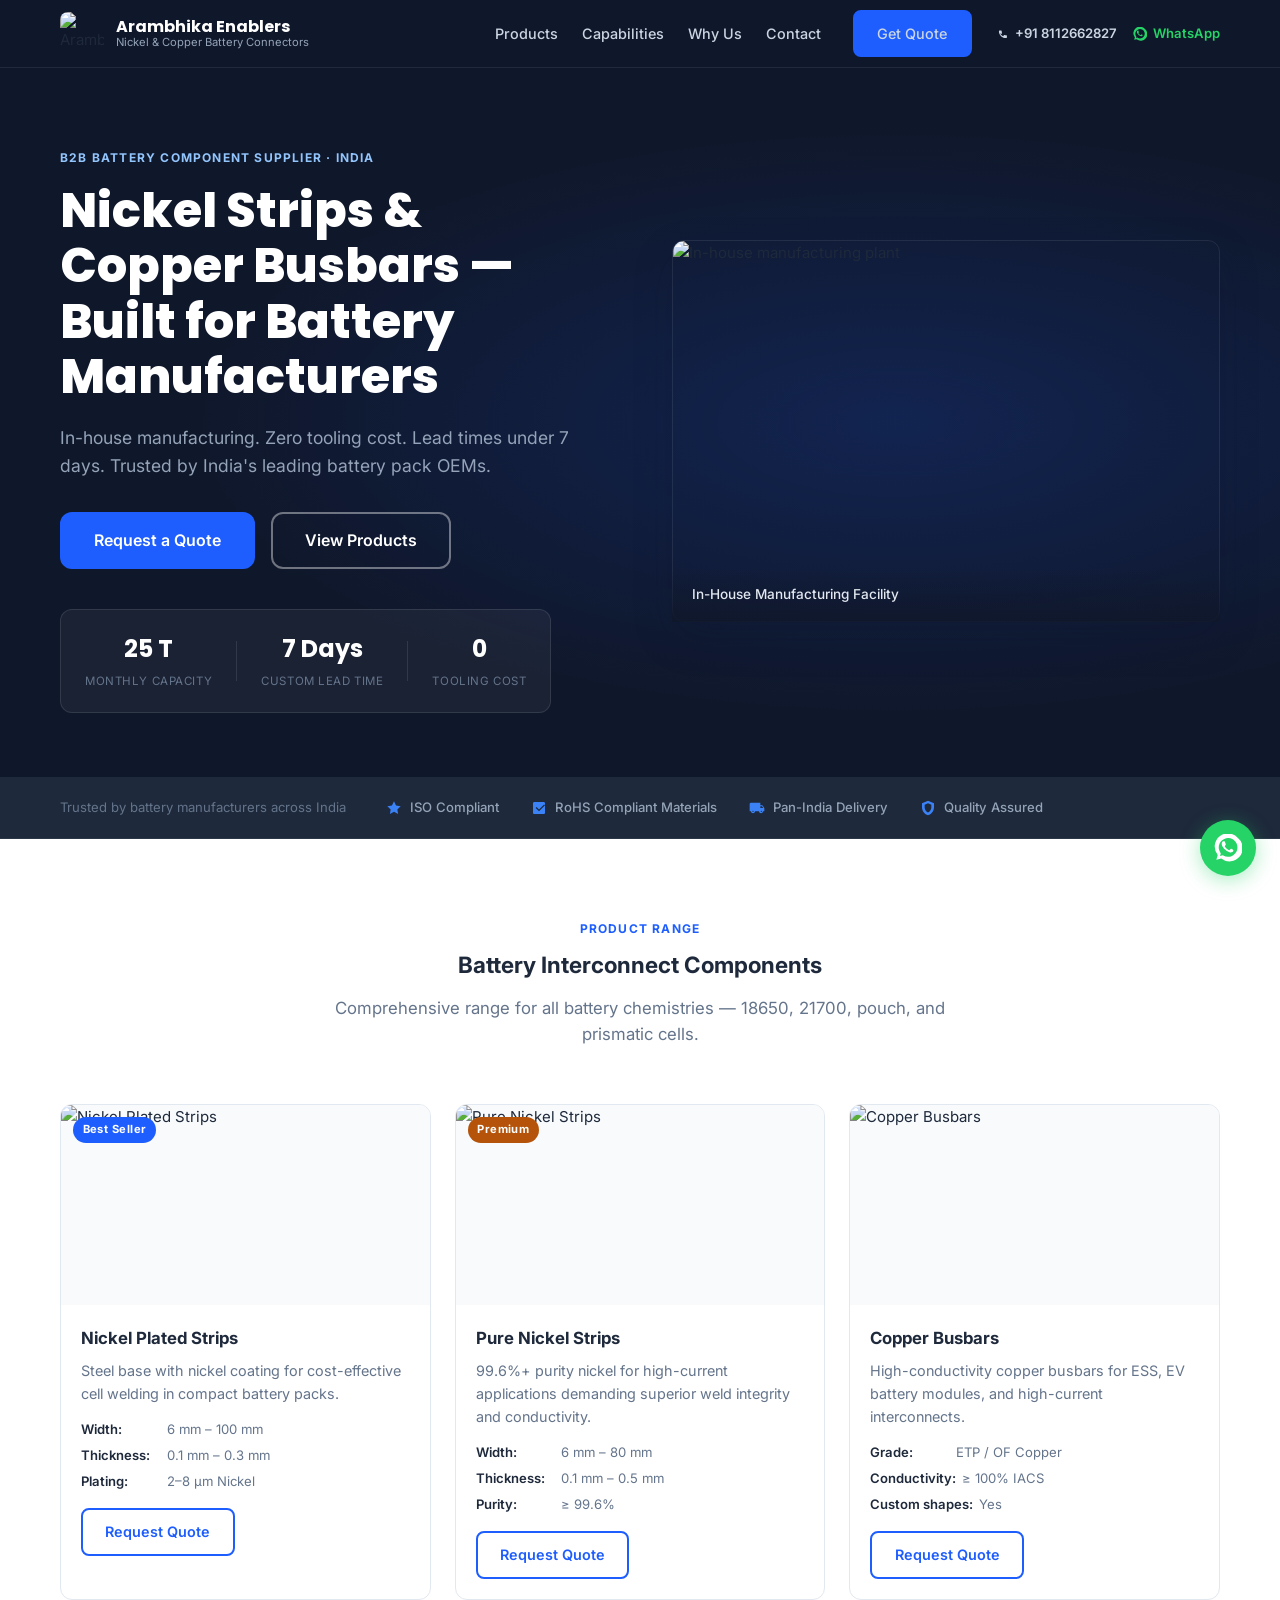
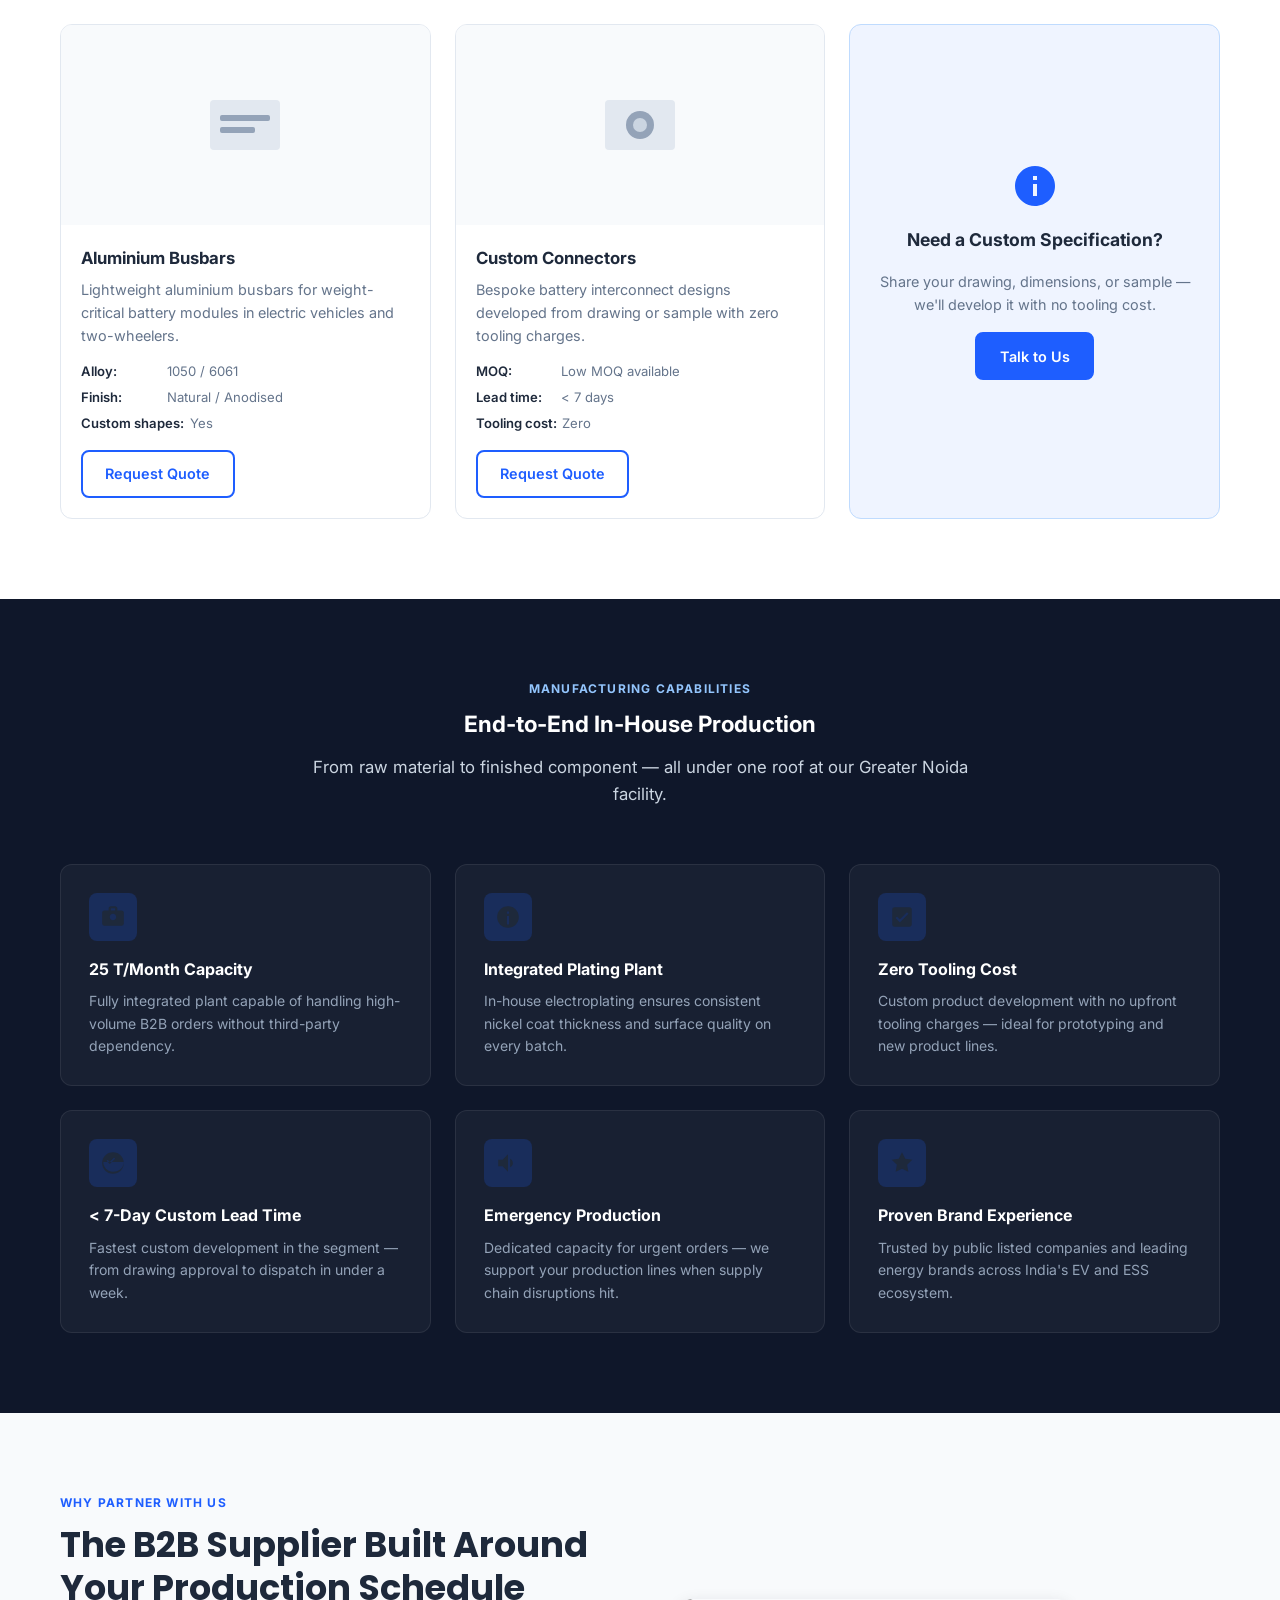
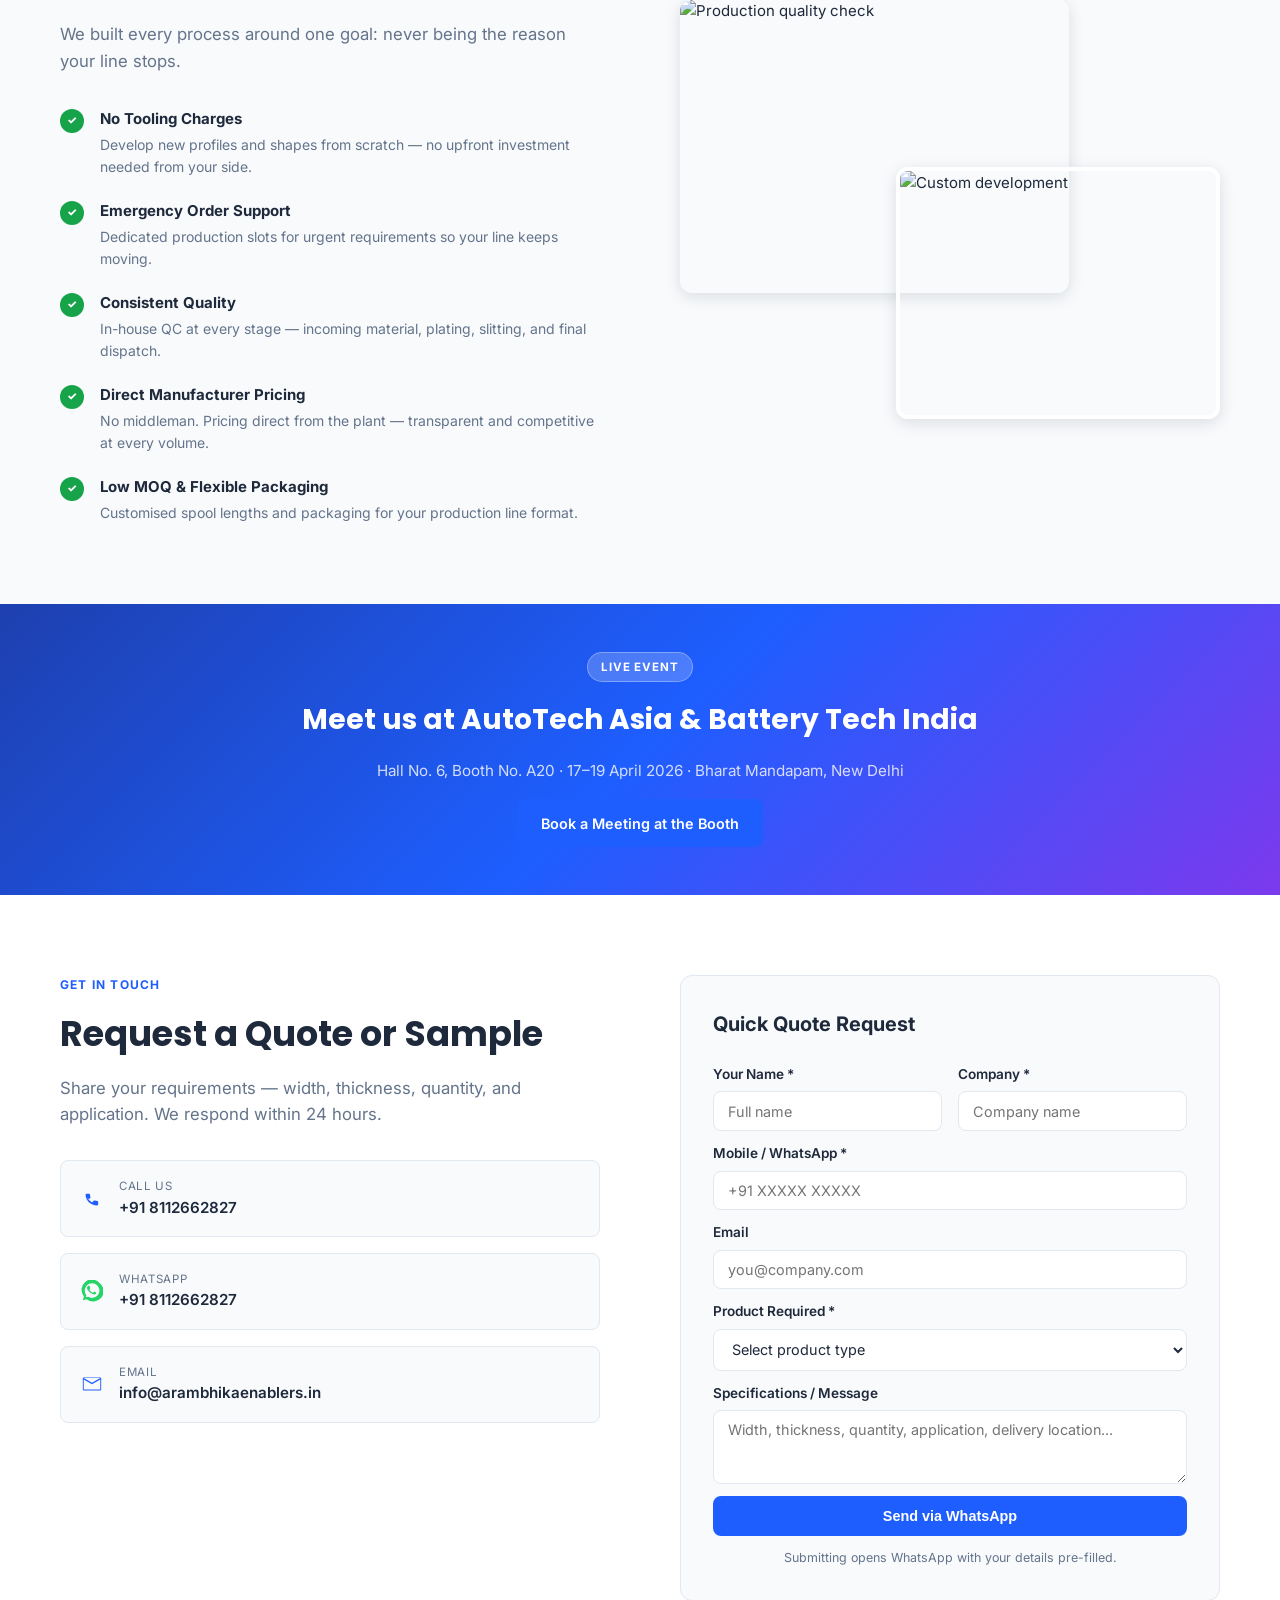
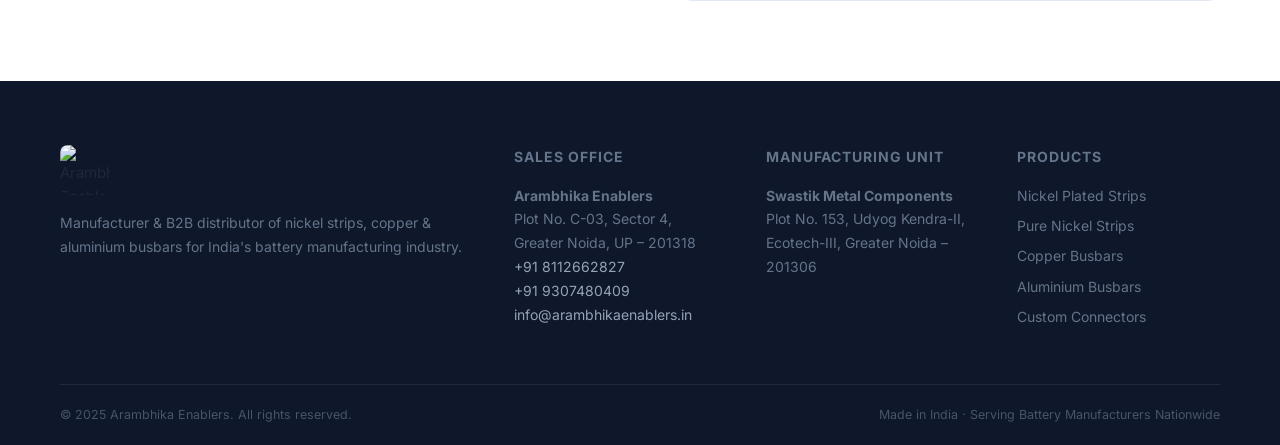
==== index.html @ 24d3723e "Initial commit: Arambhika Enablers B2B site Full single-page B2B website with hero, product grid, ca" ====
<!DOCTYPE html>
<html lang="en">
<head>
  <meta charset="UTF-8" />
  <meta name="viewport" content="width=device-width, initial-scale=1" />
  <title>Arambhika Enablers | B2B Nickel Strip & Copper Busbar Supplier</title>
  <meta name="description" content="Arambhika Enablers — manufacturer & B2B distributor of nickel strips, pure nickel, copper busbars, and aluminium busbars for battery pack manufacturers across India." />
  <meta name="keywords" content="nickel strip supplier, copper busbar B2B, battery component manufacturer, nickel plated strip India, pure nickel strip, aluminium busbar, battery interconnect, B2B battery supplier" />
  <meta name="robots" content="index, follow" />
  <meta property="og:title" content="Arambhika Enablers | B2B Battery Component Manufacturer" />
  <meta property="og:description" content="Nickel strips, copper & aluminium busbars for battery manufacturers. In-house manufacturing. Zero tooling cost. Fast delivery." />
  <meta property="og:type" content="website" />
  <meta property="og:image" content="../github.io/assets/company_logo.jpg" />
  <link rel="icon" href="../github.io/assets/fabicon.jpg" />
  <link rel="preconnect" href="https://fonts.googleapis.com" />
  <link rel="preconnect" href="https://fonts.gstatic.com" crossorigin />
  <link href="https://fonts.googleapis.com/css2?family=Inter:wght@300;400;500;600;700&family=Poppins:wght@600;700;800&display=swap" rel="stylesheet" />
  <link rel="stylesheet" href="styles.css" />
  <!-- Google tag -->
  <script async src="https://www.googletagmanager.com/gtag/js?id=G-BDECEEVPNW"></script>
  <script>
    window.dataLayer = window.dataLayer || [];
    function gtag(){dataLayer.push(arguments);}
    gtag('js', new Date());
    gtag('config', 'G-BDECEEVPNW');
  </script>
</head>
<body>

  <!-- ── HEADER ── -->
  <header class="header" id="header">
    <div class="container header-inner">
      <a href="#hero" class="brand">
        <img src="../github.io/assets/company_logo.jpg" alt="Arambhika Enablers" class="brand-logo" />
        <div class="brand-text">
          <span class="brand-name">Arambhika Enablers</span>
          <span class="brand-sub">Nickel & Copper Battery Connectors</span>
        </div>
      </a>
      <nav class="nav" id="nav">
        <a href="#products">Products</a>
        <a href="#capabilities">Capabilities</a>
        <a href="#why-us">Why Us</a>
        <a href="#contact">Contact</a>
        <a href="#contact" class="btn btn-primary nav-cta">Get Quote</a>
      </nav>
      <div class="header-contacts">
        <a href="tel:+918112662827" class="hdr-phone">
          <svg class="icon" viewBox="0 0 24 24"><path d="M6.6 10.2c1.2 2.4 3.1 4.3 5.5 5.5l1.8-1.8c.2-.2.5-.3.8-.2 1 .3 2 .5 3.1.5.5 0 .9.4.9.9v3c0 .5-.4.9-.9.9C10.4 19 5 13.6 5 7.1c0-.5.4-.9.9-.9h3c.5 0 .9.4.9.9 0 1.1.2 2.1.5 3.1.1.3 0 .6-.2.8l-1.5 1.2z"/></svg>
          +91 8112662827
        </a>
        <a href="https://wa.me/918112662827" target="_blank" rel="noopener" class="hdr-wa">
          <svg class="icon" viewBox="0 0 24 24"><path d="M20.5 3.5A10 10 0 0 0 3.2 17.9L2 22l4.2-1.1a10 10 0 0 0 14.3-17.4zm-8.5 16a8 8 0 0 1-4.1-1.1l-.3-.2-2.4.6.6-2.3-.2-.3A8 8 0 1 1 12 19.5zm4.4-6.1c-.2-.1-1.3-.6-1.5-.7-.2-.1-.4-.1-.6.1-.2.2-.7.7-.9.9-.2.2-.3.2-.6.1-.3-.1-1.1-.4-2.1-1.3-.8-.7-1.3-1.6-1.4-1.9-.1-.2 0-.4.1-.5.1-.1.3-.3.4-.5.1-.2.2-.3.3-.5.1-.2.1-.4 0-.6-.1-.1-.6-1.4-.8-1.9-.2-.5-.4-.4-.6-.4h-.5c-.2 0-.5.1-.7.3-.2.2-.9.9-.9 2.1 0 1.2.9 2.4 1 2.6.1.2 1.8 2.8 4.4 3.9.6.3 1.1.4 1.4.5.6.2 1.1.2 1.5.1.5-.1 1.3-.5 1.5-1 .2-.5.2-.9.1-1-.1-.1-.2-.2-.4-.3z"/></svg>
          WhatsApp
        </a>
      </div>
      <button class="burger" id="burger" aria-label="Menu">
        <span></span><span></span><span></span>
      </button>
    </div>
  </header>

  <!-- ── HERO ── -->
  <section class="hero" id="hero">
    <div class="hero-bg"></div>
    <div class="container hero-inner">
      <div class="hero-copy">
        <p class="eyebrow">B2B Battery Component Supplier · India</p>
        <h1>Nickel Strips &amp; Copper Busbars — Built for Battery Manufacturers</h1>
        <p class="hero-lead">In-house manufacturing. Zero tooling cost. Lead times under 7 days. Trusted by India's leading battery pack OEMs.</p>
        <div class="hero-actions">
          <a href="#contact" class="btn btn-primary btn-lg">Request a Quote</a>
          <a href="#products" class="btn btn-ghost btn-lg">View Products</a>
        </div>
        <div class="hero-stats">
          <div class="stat"><span class="stat-num">25 T</span><span class="stat-label">Monthly Capacity</span></div>
          <div class="stat-divider"></div>
          <div class="stat"><span class="stat-num">7 Days</span><span class="stat-label">Custom Lead Time</span></div>
          <div class="stat-divider"></div>
          <div class="stat"><span class="stat-num">0</span><span class="stat-label">Tooling Cost</span></div>
        </div>
      </div>
      <div class="hero-visual">
        <div class="hero-card">
          <img src="../github.io/assets/solutions/image1.jpg" alt="In-house manufacturing plant" />
          <div class="hero-card-label">In-House Manufacturing Facility</div>
        </div>
      </div>
    </div>
  </section>

  <!-- ── TRUST BAR ── -->
  <section class="trust-bar">
    <div class="container trust-inner">
      <p class="trust-label">Trusted by battery manufacturers across India</p>
      <div class="trust-badges">
        <div class="trust-badge">
          <svg class="badge-icon" viewBox="0 0 24 24"><path d="M12 2l3.09 6.26L22 9.27l-5 4.87 1.18 6.88L12 17.77l-6.18 3.25L7 14.14 2 9.27l6.91-1.01L12 2z"/></svg>
          <span>ISO Compliant</span>
        </div>
        <div class="trust-badge">
          <svg class="badge-icon" viewBox="0 0 24 24"><path d="M19 3H5c-1.1 0-2 .9-2 2v14c0 1.1.9 2 2 2h14c1.1 0 2-.9 2-2V5c0-1.1-.9-2-2-2zm-7 14l-5-5 1.41-1.41L12 14.17l7.59-7.59L21 8l-9 9z"/></svg>
          <span>RoHS Compliant Materials</span>
        </div>
        <div class="trust-badge">
          <svg class="badge-icon" viewBox="0 0 24 24"><path d="M20 8h-3V4H3c-1.1 0-2 .9-2 2v11h2c0 1.66 1.34 3 3 3s3-1.34 3-3h6c0 1.66 1.34 3 3 3s3-1.34 3-3h2v-5l-3-4zm-.5 1.5 1.96 2.5H17V9.5h2.5zM6 18c-.55 0-1-.45-1-1s.45-1 1-1 1 .45 1 1-.45 1-1 1zm13.5-1c0 .55-.45 1-1 1s-1-.45-1-1 .45-1 1-1 1 .45 1 1z"/></svg>
          <span>Pan-India Delivery</span>
        </div>
        <div class="trust-badge">
          <svg class="badge-icon" viewBox="0 0 24 24"><path d="M12 1L3 5v6c0 5.55 3.84 10.74 9 12 5.16-1.26 9-6.45 9-12V5l-9-4zm0 4l5 2.18V11c0 3.5-2.33 6.79-5 7.93-2.67-1.14-5-4.43-5-7.93V7.18L12 5z"/></svg>
          <span>Quality Assured</span>
        </div>
      </div>
    </div>
  </section>

  <!-- ── PRODUCTS ── -->
  <section class="products" id="products">
    <div class="container">
      <div class="section-head">
        <p class="eyebrow">Product Range</p>
        <h2>Battery Interconnect Components</h2>
        <p class="section-lead">Comprehensive range for all battery chemistries — 18650, 21700, pouch, and prismatic cells.</p>
      </div>
      <div class="products-grid">

        <article class="product-card">
          <div class="product-img-wrap">
            <img src="../github.io/assets/products/nickel-plated/np-20-1.jpg" alt="Nickel Plated Strips" loading="lazy" />
            <span class="product-tag">Best Seller</span>
          </div>
          <div class="product-body">
            <h3>Nickel Plated Strips</h3>
            <p>Steel base with nickel coating for cost-effective cell welding in compact battery packs.</p>
            <ul class="product-specs">
              <li><span>Width:</span> 6 mm – 100 mm</li>
              <li><span>Thickness:</span> 0.1 mm – 0.3 mm</li>
              <li><span>Plating:</span> 2–8 µm Nickel</li>
            </ul>
            <a href="#contact" class="btn btn-outline">Request Quote</a>
          </div>
        </article>

        <article class="product-card">
          <div class="product-img-wrap">
            <img src="../github.io/assets/products/nickel-pure/n-15-1.jpg" alt="Pure Nickel Strips" loading="lazy" />
            <span class="product-tag product-tag--premium">Premium</span>
          </div>
          <div class="product-body">
            <h3>Pure Nickel Strips</h3>
            <p>99.6%+ purity nickel for high-current applications demanding superior weld integrity and conductivity.</p>
            <ul class="product-specs">
              <li><span>Width:</span> 6 mm – 80 mm</li>
              <li><span>Thickness:</span> 0.1 mm – 0.5 mm</li>
              <li><span>Purity:</span> ≥ 99.6%</li>
            </ul>
            <a href="#contact" class="btn btn-outline">Request Quote</a>
          </div>
        </article>

        <article class="product-card">
          <div class="product-img-wrap">
            <img src="../github.io/assets/products/copper-bus-bars/cb-10-1.jpg" alt="Copper Busbars" loading="lazy" />
          </div>
          <div class="product-body">
            <h3>Copper Busbars</h3>
            <p>High-conductivity copper busbars for ESS, EV battery modules, and high-current interconnects.</p>
            <ul class="product-specs">
              <li><span>Grade:</span> ETP / OF Copper</li>
              <li><span>Conductivity:</span> ≥ 100% IACS</li>
              <li><span>Custom shapes:</span> Yes</li>
            </ul>
            <a href="#contact" class="btn btn-outline">Request Quote</a>
          </div>
        </article>

        <article class="product-card">
          <div class="product-img-wrap product-img-placeholder">
            <svg viewBox="0 0 80 60" class="product-placeholder-svg"><rect x="5" y="5" width="70" height="50" rx="4" fill="#e2e8f0"/><rect x="15" y="20" width="50" height="6" rx="2" fill="#94a3b8"/><rect x="15" y="32" width="35" height="6" rx="2" fill="#94a3b8"/></svg>
          </div>
          <div class="product-body">
            <h3>Aluminium Busbars</h3>
            <p>Lightweight aluminium busbars for weight-critical battery modules in electric vehicles and two-wheelers.</p>
            <ul class="product-specs">
              <li><span>Alloy:</span> 1050 / 6061</li>
              <li><span>Finish:</span> Natural / Anodised</li>
              <li><span>Custom shapes:</span> Yes</li>
            </ul>
            <a href="#contact" class="btn btn-outline">Request Quote</a>
          </div>
        </article>

        <article class="product-card">
          <div class="product-img-wrap product-img-placeholder">
            <svg viewBox="0 0 80 60" class="product-placeholder-svg"><rect x="5" y="5" width="70" height="50" rx="4" fill="#e2e8f0"/><circle cx="40" cy="30" r="14" fill="#94a3b8"/><circle cx="40" cy="30" r="7" fill="#cbd5e1"/></svg>
          </div>
          <div class="product-body">
            <h3>Custom Connectors</h3>
            <p>Bespoke battery interconnect designs developed from drawing or sample with zero tooling charges.</p>
            <ul class="product-specs">
              <li><span>MOQ:</span> Low MOQ available</li>
              <li><span>Lead time:</span> &lt; 7 days</li>
              <li><span>Tooling cost:</span> Zero</li>
            </ul>
            <a href="#contact" class="btn btn-outline">Request Quote</a>
          </div>
        </article>

        <article class="product-card product-card--cta">
          <div class="product-cta-body">
            <svg viewBox="0 0 48 48" class="cta-icon"><path d="M24 4C12.95 4 4 12.95 4 24s8.95 20 20 20 20-8.95 20-20S35.05 4 24 4zm2 30h-4V22h4v12zm0-16h-4v-4h4v4z" fill="currentColor"/></svg>
            <h3>Need a Custom Specification?</h3>
            <p>Share your drawing, dimensions, or sample — we'll develop it with no tooling cost.</p>
            <a href="#contact" class="btn btn-primary">Talk to Us</a>
          </div>
        </article>

      </div>
    </div>
  </section>

  <!-- ── CAPABILITIES ── -->
  <section class="capabilities" id="capabilities">
    <div class="container">
      <div class="section-head section-head--light">
        <p class="eyebrow eyebrow--light">Manufacturing Capabilities</p>
        <h2>End-to-End In-House Production</h2>
        <p class="section-lead">From raw material to finished component — all under one roof at our Greater Noida facility.</p>
      </div>
      <div class="caps-grid">
        <div class="cap-card">
          <div class="cap-icon-wrap">
            <svg viewBox="0 0 48 48"><path d="M40 12H32V8c0-2.2-1.8-4-4-4h-8c-2.2 0-4 1.8-4 4v4H8c-2.2 0-4 1.8-4 4v20c0 2.2 1.8 4 4 4h32c2.2 0 4-1.8 4-4V16c0-2.2-1.8-4-4-4zM20 8h8v4h-8V8zm4 22c-3.3 0-6-2.7-6-6s2.7-6 6-6 6 2.7 6 6-2.7 6-6 6z" fill="currentColor"/></svg>
          </div>
          <h4>25 T/Month Capacity</h4>
          <p>Fully integrated plant capable of handling high-volume B2B orders without third-party dependency.</p>
        </div>
        <div class="cap-card">
          <div class="cap-icon-wrap">
            <svg viewBox="0 0 48 48"><path d="M24 4C12.95 4 4 12.95 4 24s8.95 20 20 20 20-8.95 20-20S35.05 4 24 4zm2 34h-4V22h4v16zm0-20h-4v-4h4v4z" fill="currentColor"/></svg>
          </div>
          <h4>Integrated Plating Plant</h4>
          <p>In-house electroplating ensures consistent nickel coat thickness and surface quality on every batch.</p>
        </div>
        <div class="cap-card">
          <div class="cap-icon-wrap">
            <svg viewBox="0 0 48 48"><path d="M38 6H10C7.79 6 6 7.79 6 10v28c0 2.21 1.79 4 4 4h28c2.21 0 4-1.79 4-4V10c0-2.21-1.79-4-4-4zM20 34l-8-8 2.83-2.83L20 28.34l13.17-13.17L36 18 20 34z" fill="currentColor"/></svg>
          </div>
          <h4>Zero Tooling Cost</h4>
          <p>Custom product development with no upfront tooling charges — ideal for prototyping and new product lines.</p>
        </div>
        <div class="cap-card">
          <div class="cap-icon-wrap">
            <svg viewBox="0 0 48 48"><path d="M24 4C12.95 4 4 12.95 4 24s8.95 20 20 20 20-8.95 20-20S35.05 4 24 4zm0 36C14.06 40 6 31.94 6 22h38c0 9.94-8.06 18-20 18zM12 20l2-2 4 4 8-8 2 2-10 10-6-6z" fill="currentColor"/></svg>
          </div>
          <h4>&lt; 7-Day Custom Lead Time</h4>
          <p>Fastest custom development in the segment — from drawing approval to dispatch in under a week.</p>
        </div>
        <div class="cap-card">
          <div class="cap-icon-wrap">
            <svg viewBox="0 0 48 48"><path d="M6 18v12h8l10 10V8L14 18H6zm27 6c0-3.53-2.04-6.58-5-8.05v16.11c2.96-1.48 5-4.53 5-8.06z" fill="currentColor"/></svg>
          </div>
          <h4>Emergency Production</h4>
          <p>Dedicated capacity for urgent orders — we support your production lines when supply chain disruptions hit.</p>
        </div>
        <div class="cap-card">
          <div class="cap-icon-wrap">
            <svg viewBox="0 0 48 48"><path d="M24 4l6 12 13 2-9.5 9.3 2.2 13L24 34.4 12.3 40.3l2.2-13L5 18l13-2L24 4z" fill="currentColor"/></svg>
          </div>
          <h4>Proven Brand Experience</h4>
          <p>Trusted by public listed companies and leading energy brands across India's EV and ESS ecosystem.</p>
        </div>
      </div>
    </div>
  </section>

  <!-- ── WHY US ── -->
  <section class="why-us" id="why-us">
    <div class="container why-inner">
      <div class="why-text">
        <p class="eyebrow">Why Partner With Us</p>
        <h2>The B2B Supplier Built Around Your Production Schedule</h2>
        <p class="section-lead">We built every process around one goal: never being the reason your line stops.</p>
        <ul class="why-list">
          <li>
            <span class="why-check">✓</span>
            <div>
              <strong>No Tooling Charges</strong>
              <p>Develop new profiles and shapes from scratch — no upfront investment needed from your side.</p>
            </div>
          </li>
          <li>
            <span class="why-check">✓</span>
            <div>
              <strong>Emergency Order Support</strong>
              <p>Dedicated production slots for urgent requirements so your line keeps moving.</p>
            </div>
          </li>
          <li>
            <span class="why-check">✓</span>
            <div>
              <strong>Consistent Quality</strong>
              <p>In-house QC at every stage — incoming material, plating, slitting, and final dispatch.</p>
            </div>
          </li>
          <li>
            <span class="why-check">✓</span>
            <div>
              <strong>Direct Manufacturer Pricing</strong>
              <p>No middleman. Pricing direct from the plant — transparent and competitive at every volume.</p>
            </div>
          </li>
          <li>
            <span class="why-check">✓</span>
            <div>
              <strong>Low MOQ &amp; Flexible Packaging</strong>
              <p>Customised spool lengths and packaging for your production line format.</p>
            </div>
          </li>
        </ul>
      </div>
      <div class="why-visual">
        <div class="why-img-stack">
          <img src="../github.io/assets/solutions/image2.jpg" alt="Production quality check" class="why-img why-img-top" />
          <img src="../github.io/assets/solutions/image3.jpg" alt="Custom development" class="why-img why-img-bot" />
        </div>
      </div>
    </div>
  </section>

  <!-- ── EXHIBITION BANNER ── -->
  <section class="exhibition-banner">
    <div class="container exh-inner">
      <div class="exh-badge">Live Event</div>
      <p class="exh-title">Meet us at AutoTech Asia &amp; Battery Tech India</p>
      <p class="exh-detail">Hall No. 6, Booth No. A20 · 17–19 April 2026 · Bharat Mandapam, New Delhi</p>
      <a href="#contact" class="btn btn-primary">Book a Meeting at the Booth</a>
    </div>
  </section>

  <!-- ── CONTACT / QUOTE ── -->
  <section class="contact" id="contact">
    <div class="container contact-inner">
      <div class="contact-info">
        <p class="eyebrow">Get In Touch</p>
        <h2>Request a Quote or Sample</h2>
        <p class="section-lead">Share your requirements — width, thickness, quantity, and application. We respond within 24 hours.</p>

        <div class="contact-channels">
          <a href="tel:+918112662827" class="channel-card">
            <svg viewBox="0 0 24 24"><path d="M6.6 10.2c1.2 2.4 3.1 4.3 5.5 5.5l1.8-1.8c.2-.2.5-.3.8-.2 1 .3 2 .5 3.1.5.5 0 .9.4.9.9v3c0 .5-.4.9-.9.9C10.4 19 5 13.6 5 7.1c0-.5.4-.9.9-.9h3c.5 0 .9.4.9.9 0 1.1.2 2.1.5 3.1.1.3 0 .6-.2.8l-1.5 1.2z"/></svg>
            <div>
              <span class="channel-label">Call Us</span>
              <span class="channel-value">+91 8112662827</span>
            </div>
          </a>
          <a href="https://wa.me/918112662827" target="_blank" rel="noopener" class="channel-card channel-card--wa">
            <svg viewBox="0 0 24 24"><path d="M20.5 3.5A10 10 0 0 0 3.2 17.9L2 22l4.2-1.1a10 10 0 0 0 14.3-17.4zm-8.5 16a8 8 0 0 1-4.1-1.1l-.3-.2-2.4.6.6-2.3-.2-.3A8 8 0 1 1 12 19.5zm4.4-6.1c-.2-.1-1.3-.6-1.5-.7-.2-.1-.4-.1-.6.1-.2.2-.7.7-.9.9-.2.2-.3.2-.6.1-.3-.1-1.1-.4-2.1-1.3-.8-.7-1.3-1.6-1.4-1.9-.1-.2 0-.4.1-.5.1-.1.3-.3.4-.5.1-.2.2-.3.3-.5.1-.2.1-.4 0-.6-.1-.1-.6-1.4-.8-1.9-.2-.5-.4-.4-.6-.4h-.5c-.2 0-.5.1-.7.3-.2.2-.9.9-.9 2.1 0 1.2.9 2.4 1 2.6.1.2 1.8 2.8 4.4 3.9.6.3 1.1.4 1.4.5.6.2 1.1.2 1.5.1.5-.1 1.3-.5 1.5-1 .2-.5.2-.9.1-1-.1-.1-.2-.2-.4-.3z"/></svg>
            <div>
              <span class="channel-label">WhatsApp</span>
              <span class="channel-value">+91 8112662827</span>
            </div>
          </a>
          <a href="mailto:info@arambhikaenablers.in" class="channel-card">
            <svg viewBox="0 0 24 24"><path d="M3 5h18a1 1 0 0 1 1 1v12a1 1 0 0 1-1 1H3a1 1 0 0 1-1-1V6a1 1 0 0 1 1-1zm0 2.2V18h18V7.2l-9 5.2-9-5.2zm9 3.4 9-5.2H3l9 5.2z"/></svg>
            <div>
              <span class="channel-label">Email</span>
              <span class="channel-value">info@arambhikaenablers.in</span>
            </div>
          </a>
        </div>
      </div>

      <div class="contact-form-wrap">
        <form class="quote-form" id="quoteForm" novalidate>
          <h3>Quick Quote Request</h3>
          <div class="form-row">
            <label>
              Your Name *
              <input type="text" name="name" required placeholder="Full name" />
            </label>
            <label>
              Company *
              <input type="text" name="company" required placeholder="Company name" />
            </label>
          </div>
          <label>
            Mobile / WhatsApp *
            <input type="tel" name="mobile" required placeholder="+91 XXXXX XXXXX" />
          </label>
          <label>
            Email
            <input type="email" name="email" placeholder="you@company.com" />
          </label>
          <label>
            Product Required *
            <select name="product" required>
              <option value="">Select product type</option>
              <option>Nickel Plated Strips</option>
              <option>Pure Nickel Strips</option>
              <option>Copper Busbars</option>
              <option>Aluminium Busbars</option>
              <option>Custom Connectors</option>
              <option>Multiple / Other</option>
            </select>
          </label>
          <label>
            Specifications / Message
            <textarea name="message" rows="3" placeholder="Width, thickness, quantity, application, delivery location..."></textarea>
          </label>
          <button type="submit" class="btn btn-primary btn-block">Send via WhatsApp</button>
          <p class="form-note">Submitting opens WhatsApp with your details pre-filled.</p>
        </form>
      </div>
    </div>
  </section>

  <!-- ── FOOTER ── -->
  <footer class="footer">
    <div class="container footer-grid">
      <div class="footer-col">
        <img src="../github.io/assets/company_logo.jpg" alt="Arambhika Enablers" class="footer-logo" />
        <p>Manufacturer &amp; B2B distributor of nickel strips, copper &amp; aluminium busbars for India's battery manufacturing industry.</p>
      </div>
      <div class="footer-col">
        <p class="footer-heading">Sales Office</p>
        <p><strong>Arambhika Enablers</strong></p>
        <p>Plot No. C-03, Sector 4,<br />Greater Noida, UP – 201318</p>
        <p><a href="tel:+918112662827">+91 8112662827</a></p>
        <p><a href="tel:+919307480409">+91 9307480409</a></p>
        <p><a href="mailto:info@arambhikaenablers.in">info@arambhikaenablers.in</a></p>
      </div>
      <div class="footer-col">
        <p class="footer-heading">Manufacturing Unit</p>
        <p><strong>Swastik Metal Components</strong></p>
        <p>Plot No. 153, Udyog Kendra-II,<br />Ecotech-III, Greater Noida – 201306</p>
      </div>
      <div class="footer-col">
        <p class="footer-heading">Products</p>
        <ul class="footer-links">
          <li><a href="#products">Nickel Plated Strips</a></li>
          <li><a href="#products">Pure Nickel Strips</a></li>
          <li><a href="#products">Copper Busbars</a></li>
          <li><a href="#products">Aluminium Busbars</a></li>
          <li><a href="#products">Custom Connectors</a></li>
        </ul>
      </div>
    </div>
    <div class="footer-bottom">
      <div class="container">
        <p>&copy; 2025 Arambhika Enablers. All rights reserved.</p>
        <p>Made in India · Serving Battery Manufacturers Nationwide</p>
      </div>
    </div>
  </footer>

  <!-- Sticky WhatsApp FAB -->
  <a href="https://wa.me/918112662827" target="_blank" rel="noopener" class="wa-fab" aria-label="Chat on WhatsApp">
    <svg viewBox="0 0 24 24"><path d="M20.5 3.5A10 10 0 0 0 3.2 17.9L2 22l4.2-1.1a10 10 0 0 0 14.3-17.4zm-8.5 16a8 8 0 0 1-4.1-1.1l-.3-.2-2.4.6.6-2.3-.2-.3A8 8 0 1 1 12 19.5zm4.4-6.1c-.2-.1-1.3-.6-1.5-.7-.2-.1-.4-.1-.6.1-.2.2-.7.7-.9.9-.2.2-.3.2-.6.1-.3-.1-1.1-.4-2.1-1.3-.8-.7-1.3-1.6-1.4-1.9-.1-.2 0-.4.1-.5.1-.1.3-.3.4-.5.1-.2.2-.3.3-.5.1-.2.1-.4 0-.6-.1-.1-.6-1.4-.8-1.9-.2-.5-.4-.4-.6-.4h-.5c-.2 0-.5.1-.7.3-.2.2-.9.9-.9 2.1 0 1.2.9 2.4 1 2.6.1.2 1.8 2.8 4.4 3.9.6.3 1.1.4 1.4.5.6.2 1.1.2 1.5.1.5-.1 1.3-.5 1.5-1 .2-.5.2-.9.1-1-.1-.1-.2-.2-.4-.3z"/></svg>
  </a>

  <script src="script.js"></script>
</body>
</html>
---- styles.css ----
/* ── TOKENS ── */
:root {
  --ink: #1e293b;
  --muted: #64748b;
  --accent: #1e5eff;
  --accent-dark: #1847d1;
  --accent-light: #eff4ff;
  --navy: #0f172a;
  --navy-mid: #1e293b;
  --surface: #ffffff;
  --surface-alt: #f8fafc;
  --line: #e2e8f0;
  --green: #16a34a;
  --wa-green: #25d366;
  --radius: 12px;
  --radius-sm: 8px;
  --shadow-sm: 0 1px 3px rgba(15,23,42,.08), 0 1px 2px rgba(15,23,42,.06);
  --shadow: 0 4px 16px rgba(15,23,42,.12);
  --shadow-lg: 0 16px 40px rgba(15,23,42,.18);
  --header-h: 68px;
}

/* ── RESET ── */
*, *::before, *::after { box-sizing: border-box; margin: 0; padding: 0; }
html { scroll-behavior: smooth; }
body {
  font-family: "Inter", system-ui, sans-serif;
  color: var(--ink);
  background: var(--surface);
  line-height: 1.6;
  font-size: 15px;
}
img { max-width: 100%; display: block; }
a { color: inherit; text-decoration: none; }
ul { list-style: none; }

/* ── UTIL ── */
.container { width: min(1160px, 92vw); margin: 0 auto; }
.eyebrow {
  font-size: 0.75rem;
  font-weight: 700;
  letter-spacing: .1em;
  text-transform: uppercase;
  color: var(--accent);
  margin-bottom: .5rem;
}
.eyebrow--light { color: #93c5fd; }
.section-head { text-align: center; max-width: 680px; margin: 0 auto 3.5rem; }
.section-head--light h2, .section-head--light .section-lead { color: #fff; }
.section-head--light .section-lead { color: #cbd5e1; }
.section-lead { color: var(--muted); font-size: 1.05rem; margin-top: .75rem; }

/* ── BUTTONS ── */
.btn {
  display: inline-flex;
  align-items: center;
  gap: .5rem;
  padding: .65rem 1.4rem;
  border-radius: var(--radius-sm);
  font-size: .9rem;
  font-weight: 600;
  cursor: pointer;
  border: 2px solid transparent;
  transition: background .15s, color .15s, border-color .15s, box-shadow .15s;
  white-space: nowrap;
}
.btn-primary {
  background: var(--accent);
  color: #fff;
  border-color: var(--accent);
}
.btn-primary:hover { background: var(--accent-dark); border-color: var(--accent-dark); }
.btn-ghost {
  background: transparent;
  color: #fff;
  border-color: rgba(255,255,255,.4);
}
.btn-ghost:hover { background: rgba(255,255,255,.1); }
.btn-outline {
  background: transparent;
  color: var(--accent);
  border-color: var(--accent);
}
.btn-outline:hover { background: var(--accent-light); }
.btn-lg { padding: .85rem 2rem; font-size: 1rem; border-radius: var(--radius); }
.btn-block { width: 100%; justify-content: center; }

/* ── HEADER ── */
.header {
  position: sticky;
  top: 0;
  z-index: 100;
  background: var(--navy);
  border-bottom: 1px solid rgba(255,255,255,.08);
  height: var(--header-h);
}
.header-inner {
  display: flex;
  align-items: center;
  height: 100%;
  gap: 1.5rem;
}
.brand {
  display: flex;
  align-items: center;
  gap: .75rem;
  flex-shrink: 0;
}
.brand-logo { width: 44px; height: 44px; border-radius: 8px; object-fit: cover; }
.brand-text { display: flex; flex-direction: column; line-height: 1.2; }
.brand-name { font-family: "Poppins", sans-serif; font-weight: 700; font-size: 1rem; color: #fff; }
.brand-sub { font-size: .7rem; color: #94a3b8; }

.nav {
  display: flex;
  align-items: center;
  gap: 1.5rem;
  margin-left: auto;
}
.nav a {
  color: #cbd5e1;
  font-size: .9rem;
  font-weight: 500;
  transition: color .15s;
}
.nav a:hover { color: #fff; }
.nav-cta { margin-left: .5rem; }

.header-contacts {
  display: flex;
  align-items: center;
  gap: 1rem;
  flex-shrink: 0;
}
.hdr-phone, .hdr-wa {
  display: inline-flex;
  align-items: center;
  gap: .35rem;
  font-size: .82rem;
  font-weight: 600;
  color: #cbd5e1;
  transition: color .15s;
}
.hdr-phone:hover { color: #fff; }
.hdr-wa { color: var(--wa-green); }
.hdr-wa:hover { color: #4ade80; }
.hdr-phone .icon, .hdr-wa .icon { width: 14px; height: 14px; fill: currentColor; }

.burger {
  display: none;
  flex-direction: column;
  gap: 5px;
  padding: 6px;
  background: none;
  border: none;
  cursor: pointer;
  margin-left: auto;
}
.burger span { display: block; width: 22px; height: 2px; background: #fff; border-radius: 2px; transition: transform .2s, opacity .2s; }

/* ── HERO ── */
.hero {
  position: relative;
  background: var(--navy);
  overflow: hidden;
  padding: 5rem 0 4rem;
}
.hero-bg {
  position: absolute;
  inset: 0;
  background: radial-gradient(ellipse 80% 60% at 70% 50%, rgba(30,94,255,.18) 0%, transparent 70%),
              radial-gradient(ellipse 50% 80% at 0% 100%, rgba(15,23,42,.8) 0%, transparent 70%);
  pointer-events: none;
}
.hero-inner {
  position: relative;
  display: grid;
  grid-template-columns: 1fr 1fr;
  gap: 4rem;
  align-items: center;
}
.hero-copy .eyebrow { color: #93c5fd; margin-bottom: 1rem; }
.hero-copy h1 {
  font-family: "Poppins", sans-serif;
  font-size: clamp(2rem, 4vw, 3rem);
  font-weight: 800;
  color: #fff;
  line-height: 1.15;
  margin-bottom: 1.25rem;
}
.hero-lead { color: #94a3b8; font-size: 1.1rem; max-width: 520px; margin-bottom: 2rem; }
.hero-actions { display: flex; gap: 1rem; flex-wrap: wrap; margin-bottom: 2.5rem; }

.hero-stats {
  display: flex;
  align-items: center;
  gap: 1.5rem;
  padding: 1.25rem 1.5rem;
  background: rgba(255,255,255,.05);
  border: 1px solid rgba(255,255,255,.1);
  border-radius: var(--radius);
  width: fit-content;
}
.stat { text-align: center; }
.stat-num { display: block; font-family: "Poppins", sans-serif; font-size: 1.5rem; font-weight: 700; color: #fff; }
.stat-label { font-size: .72rem; color: #64748b; text-transform: uppercase; letter-spacing: .05em; }
.stat-divider { width: 1px; height: 40px; background: rgba(255,255,255,.1); }

.hero-visual { position: relative; }
.hero-card {
  border-radius: var(--radius);
  overflow: hidden;
  box-shadow: var(--shadow-lg);
  border: 1px solid rgba(255,255,255,.08);
}
.hero-card img { width: 100%; height: 380px; object-fit: cover; }
.hero-card-label {
  position: absolute;
  bottom: 0; left: 0; right: 0;
  padding: 1rem 1.25rem;
  background: linear-gradient(transparent, rgba(15,23,42,.85));
  color: #e2e8f0;
  font-size: .85rem;
  font-weight: 500;
}

/* ── TRUST BAR ── */
.trust-bar {
  background: var(--navy-mid);
  border-bottom: 1px solid rgba(255,255,255,.06);
  padding: 1.25rem 0;
}
.trust-inner {
  display: flex;
  align-items: center;
  gap: 2.5rem;
  flex-wrap: wrap;
}
.trust-label { color: #64748b; font-size: .82rem; flex-shrink: 0; }
.trust-badges { display: flex; align-items: center; gap: 2rem; flex-wrap: wrap; }
.trust-badge {
  display: flex;
  align-items: center;
  gap: .5rem;
  color: #94a3b8;
  font-size: .82rem;
  font-weight: 500;
}
.badge-icon { width: 16px; height: 16px; fill: #3b82f6; flex-shrink: 0; }

/* ── PRODUCTS ── */
.products { padding: 5rem 0; background: var(--surface); }
.products-grid {
  display: grid;
  grid-template-columns: repeat(3, 1fr);
  gap: 1.5rem;
}
.product-card {
  border: 1px solid var(--line);
  border-radius: var(--radius);
  overflow: hidden;
  background: var(--surface);
  transition: box-shadow .2s, transform .2s;
}
.product-card:hover { box-shadow: var(--shadow); transform: translateY(-3px); }

.product-img-wrap {
  position: relative;
  height: 200px;
  overflow: hidden;
  background: var(--surface-alt);
}
.product-img-wrap img { width: 100%; height: 100%; object-fit: cover; transition: transform .3s; }
.product-card:hover .product-img-wrap img { transform: scale(1.04); }

.product-img-placeholder {
  display: flex;
  align-items: center;
  justify-content: center;
}
.product-placeholder-svg { width: 80px; height: 60px; }

.product-tag {
  position: absolute;
  top: .75rem;
  left: .75rem;
  background: var(--accent);
  color: #fff;
  font-size: .7rem;
  font-weight: 700;
  padding: .25rem .6rem;
  border-radius: 99px;
  letter-spacing: .04em;
}
.product-tag--premium { background: #b45309; }

.product-body { padding: 1.25rem; }
.product-body h3 { font-size: 1.05rem; font-weight: 700; margin-bottom: .4rem; }
.product-body > p { color: var(--muted); font-size: .9rem; margin-bottom: .9rem; }

.product-specs {
  display: flex;
  flex-direction: column;
  gap: .3rem;
  margin-bottom: 1rem;
  font-size: .82rem;
  color: var(--muted);
}
.product-specs li { display: flex; gap: .35rem; }
.product-specs li span { color: var(--ink); font-weight: 600; min-width: 80px; }

.product-card--cta {
  background: var(--accent-light);
  border-color: #bfdbfe;
  display: flex;
  align-items: center;
}
.product-cta-body {
  padding: 2rem 1.5rem;
  text-align: center;
  display: flex;
  flex-direction: column;
  align-items: center;
  gap: 1rem;
  width: 100%;
}
.cta-icon { width: 48px; height: 48px; color: var(--accent); }
.product-cta-body h3 { font-size: 1.1rem; }
.product-cta-body p { color: var(--muted); font-size: .9rem; }

/* ── CAPABILITIES ── */
.capabilities {
  background: var(--navy);
  padding: 5rem 0;
}
.caps-grid {
  display: grid;
  grid-template-columns: repeat(3, 1fr);
  gap: 1.5rem;
}
.cap-card {
  background: rgba(255,255,255,.04);
  border: 1px solid rgba(255,255,255,.08);
  border-radius: var(--radius);
  padding: 1.75rem;
  transition: background .2s;
}
.cap-card:hover { background: rgba(255,255,255,.07); }
.cap-icon-wrap {
  width: 48px;
  height: 48px;
  border-radius: var(--radius-sm);
  background: rgba(30,94,255,.2);
  display: flex;
  align-items: center;
  justify-content: center;
  margin-bottom: 1rem;
}
.cap-icon-wrap svg { width: 26px; height: 26px; fill: #93c5fd; }
.cap-card h4 { color: #fff; font-size: 1rem; font-weight: 700; margin-bottom: .5rem; }
.cap-card p { color: #94a3b8; font-size: .875rem; line-height: 1.6; }

/* ── WHY US ── */
.why-us { padding: 5rem 0; background: var(--surface-alt); }
.why-inner {
  display: grid;
  grid-template-columns: 1fr 1fr;
  gap: 5rem;
  align-items: center;
}
.why-text .eyebrow { margin-bottom: .75rem; }
.why-text h2 { font-family: "Poppins", sans-serif; font-size: clamp(1.6rem, 3vw, 2.2rem); font-weight: 700; line-height: 1.2; margin-bottom: .75rem; }
.why-list { margin-top: 2rem; display: flex; flex-direction: column; gap: 1.25rem; }
.why-list li { display: flex; gap: 1rem; }
.why-check {
  flex-shrink: 0;
  width: 24px;
  height: 24px;
  background: var(--green);
  color: #fff;
  border-radius: 50%;
  display: flex;
  align-items: center;
  justify-content: center;
  font-size: .7rem;
  font-weight: 800;
  margin-top: 2px;
}
.why-list li strong { display: block; font-weight: 700; margin-bottom: .2rem; }
.why-list li p { color: var(--muted); font-size: .875rem; }

.why-img-stack { position: relative; height: 420px; }
.why-img { border-radius: var(--radius); object-fit: cover; box-shadow: var(--shadow); }
.why-img-top { position: absolute; top: 0; left: 0; width: 72%; height: 70%; }
.why-img-bot { position: absolute; bottom: 0; right: 0; width: 60%; height: 60%; border: 4px solid #fff; }

/* ── EXHIBITION BANNER ── */
.exhibition-banner {
  background: linear-gradient(135deg, #1e40af 0%, #1e5eff 50%, #7c3aed 100%);
  padding: 3rem 0;
}
.exh-inner {
  display: flex;
  flex-direction: column;
  align-items: center;
  text-align: center;
  gap: 1rem;
}
.exh-badge {
  background: rgba(255,255,255,.2);
  color: #fff;
  font-size: .72rem;
  font-weight: 700;
  letter-spacing: .08em;
  text-transform: uppercase;
  padding: .3rem .8rem;
  border-radius: 99px;
  border: 1px solid rgba(255,255,255,.3);
}
.exh-title { font-family: "Poppins", sans-serif; font-size: 1.75rem; font-weight: 700; color: #fff; }
.exh-detail { color: rgba(255,255,255,.8); font-size: .95rem; }

/* ── CONTACT ── */
.contact { padding: 5rem 0; background: var(--surface); }
.contact-inner {
  display: grid;
  grid-template-columns: 1fr 1fr;
  gap: 5rem;
  align-items: start;
}
.contact-info .eyebrow { margin-bottom: .75rem; }
.contact-info h2 { font-family: "Poppins", sans-serif; font-size: clamp(1.6rem, 3vw, 2.2rem); font-weight: 700; margin-bottom: .75rem; }
.contact-channels { display: flex; flex-direction: column; gap: 1rem; margin-top: 2rem; }
.channel-card {
  display: flex;
  align-items: center;
  gap: 1rem;
  padding: 1rem 1.25rem;
  border: 1px solid var(--line);
  border-radius: var(--radius-sm);
  background: var(--surface-alt);
  transition: border-color .15s, box-shadow .15s;
}
.channel-card:hover { border-color: var(--accent); box-shadow: 0 0 0 3px var(--accent-light); }
.channel-card svg { width: 22px; height: 22px; fill: var(--accent); flex-shrink: 0; }
.channel-card--wa svg { fill: var(--wa-green); }
.channel-label { display: block; font-size: .72rem; color: var(--muted); text-transform: uppercase; letter-spacing: .06em; }
.channel-value { font-weight: 600; color: var(--ink); font-size: .95rem; }

/* ── QUOTE FORM ── */
.quote-form {
  background: var(--surface-alt);
  border: 1px solid var(--line);
  border-radius: var(--radius);
  padding: 2rem;
}
.quote-form h3 { font-size: 1.25rem; font-weight: 700; margin-bottom: 1.5rem; }
.form-row { display: grid; grid-template-columns: 1fr 1fr; gap: 1rem; }
.quote-form label {
  display: flex;
  flex-direction: column;
  gap: .35rem;
  font-size: .85rem;
  font-weight: 600;
  color: var(--ink);
  margin-bottom: .75rem;
}
.quote-form input,
.quote-form select,
.quote-form textarea {
  padding: .65rem .9rem;
  border: 1px solid var(--line);
  border-radius: var(--radius-sm);
  font-size: .9rem;
  font-family: inherit;
  background: #fff;
  color: var(--ink);
  transition: border-color .15s, box-shadow .15s;
  width: 100%;
}
.quote-form input:focus,
.quote-form select:focus,
.quote-form textarea:focus {
  outline: none;
  border-color: var(--accent);
  box-shadow: 0 0 0 3px var(--accent-light);
}
.quote-form textarea { resize: vertical; }
.form-note { text-align: center; font-size: .78rem; color: var(--muted); margin-top: .75rem; }

/* ── FOOTER ── */
.footer { background: var(--navy); padding: 4rem 0 0; }
.footer-grid {
  display: grid;
  grid-template-columns: 2fr 1fr 1fr 1fr;
  gap: 3rem;
  padding-bottom: 3rem;
  border-bottom: 1px solid rgba(255,255,255,.08);
}
.footer-logo { width: 50px; height: 50px; border-radius: 8px; object-fit: cover; margin-bottom: 1rem; }
.footer-col > p { color: #64748b; font-size: .875rem; line-height: 1.7; }
.footer-col > p a { color: #94a3b8; }
.footer-col > p a:hover { color: #fff; }
.footer-heading { color: #fff; font-weight: 700; font-size: .82rem; text-transform: uppercase; letter-spacing: .07em; margin-bottom: .9rem; }
.footer-links li { margin-bottom: .4rem; }
.footer-links a { color: #64748b; font-size: .875rem; transition: color .15s; }
.footer-links a:hover { color: #fff; }

.footer-bottom {
  padding: 1.25rem 0;
}
.footer-bottom .container {
  display: flex;
  align-items: center;
  justify-content: space-between;
  flex-wrap: wrap;
  gap: .5rem;
}
.footer-bottom p { color: #475569; font-size: .78rem; }

/* ── WA FAB ── */
.wa-fab {
  position: fixed;
  bottom: 1.5rem;
  right: 1.5rem;
  width: 56px;
  height: 56px;
  background: var(--wa-green);
  border-radius: 50%;
  display: flex;
  align-items: center;
  justify-content: center;
  box-shadow: 0 4px 20px rgba(37,211,102,.4);
  z-index: 200;
  transition: transform .2s, box-shadow .2s;
}
.wa-fab:hover { transform: scale(1.08); box-shadow: 0 6px 28px rgba(37,211,102,.5); }
.wa-fab svg { width: 28px; height: 28px; fill: #fff; }

/* ── RESPONSIVE ── */
@media (max-width: 1024px) {
  .products-grid { grid-template-columns: repeat(2, 1fr); }
  .caps-grid { grid-template-columns: repeat(2, 1fr); }
  .footer-grid { grid-template-columns: 1fr 1fr; }
}

@media (max-width: 768px) {
  .nav { display: none; position: fixed; top: var(--header-h); left: 0; right: 0; background: var(--navy); flex-direction: column; align-items: flex-start; padding: 1.5rem; gap: 1.25rem; border-bottom: 1px solid rgba(255,255,255,.1); }
  .nav.open { display: flex; }
  .nav a { font-size: 1rem; color: #e2e8f0; }
  .nav-cta { width: 100%; justify-content: center; }
  .header-contacts { display: none; }
  .burger { display: flex; }

  .hero { padding: 3rem 0 2.5rem; }
  .hero-inner { grid-template-columns: 1fr; gap: 2.5rem; }
  .hero-visual { order: -1; }
  .hero-card img { height: 240px; }
  .hero-stats { flex-wrap: wrap; gap: 1rem; }

  .trust-inner { justify-content: center; text-align: center; }
  .trust-badges { justify-content: center; }

  .products-grid { grid-template-columns: 1fr; }
  .caps-grid { grid-template-columns: 1fr; }
  .why-inner { grid-template-columns: 1fr; gap: 2.5rem; }
  .why-img-stack { height: 280px; }
  .contact-inner { grid-template-columns: 1fr; gap: 2.5rem; }
  .form-row { grid-template-columns: 1fr; }
  .footer-grid { grid-template-columns: 1fr; gap: 2rem; }
  .footer-bottom .container { flex-direction: column; text-align: center; }
}

@media (max-width: 480px) {
  .hero-copy h1 { font-size: 1.75rem; }
  .hero-actions { flex-direction: column; }
  .hero-actions .btn { width: 100%; justify-content: center; }
}
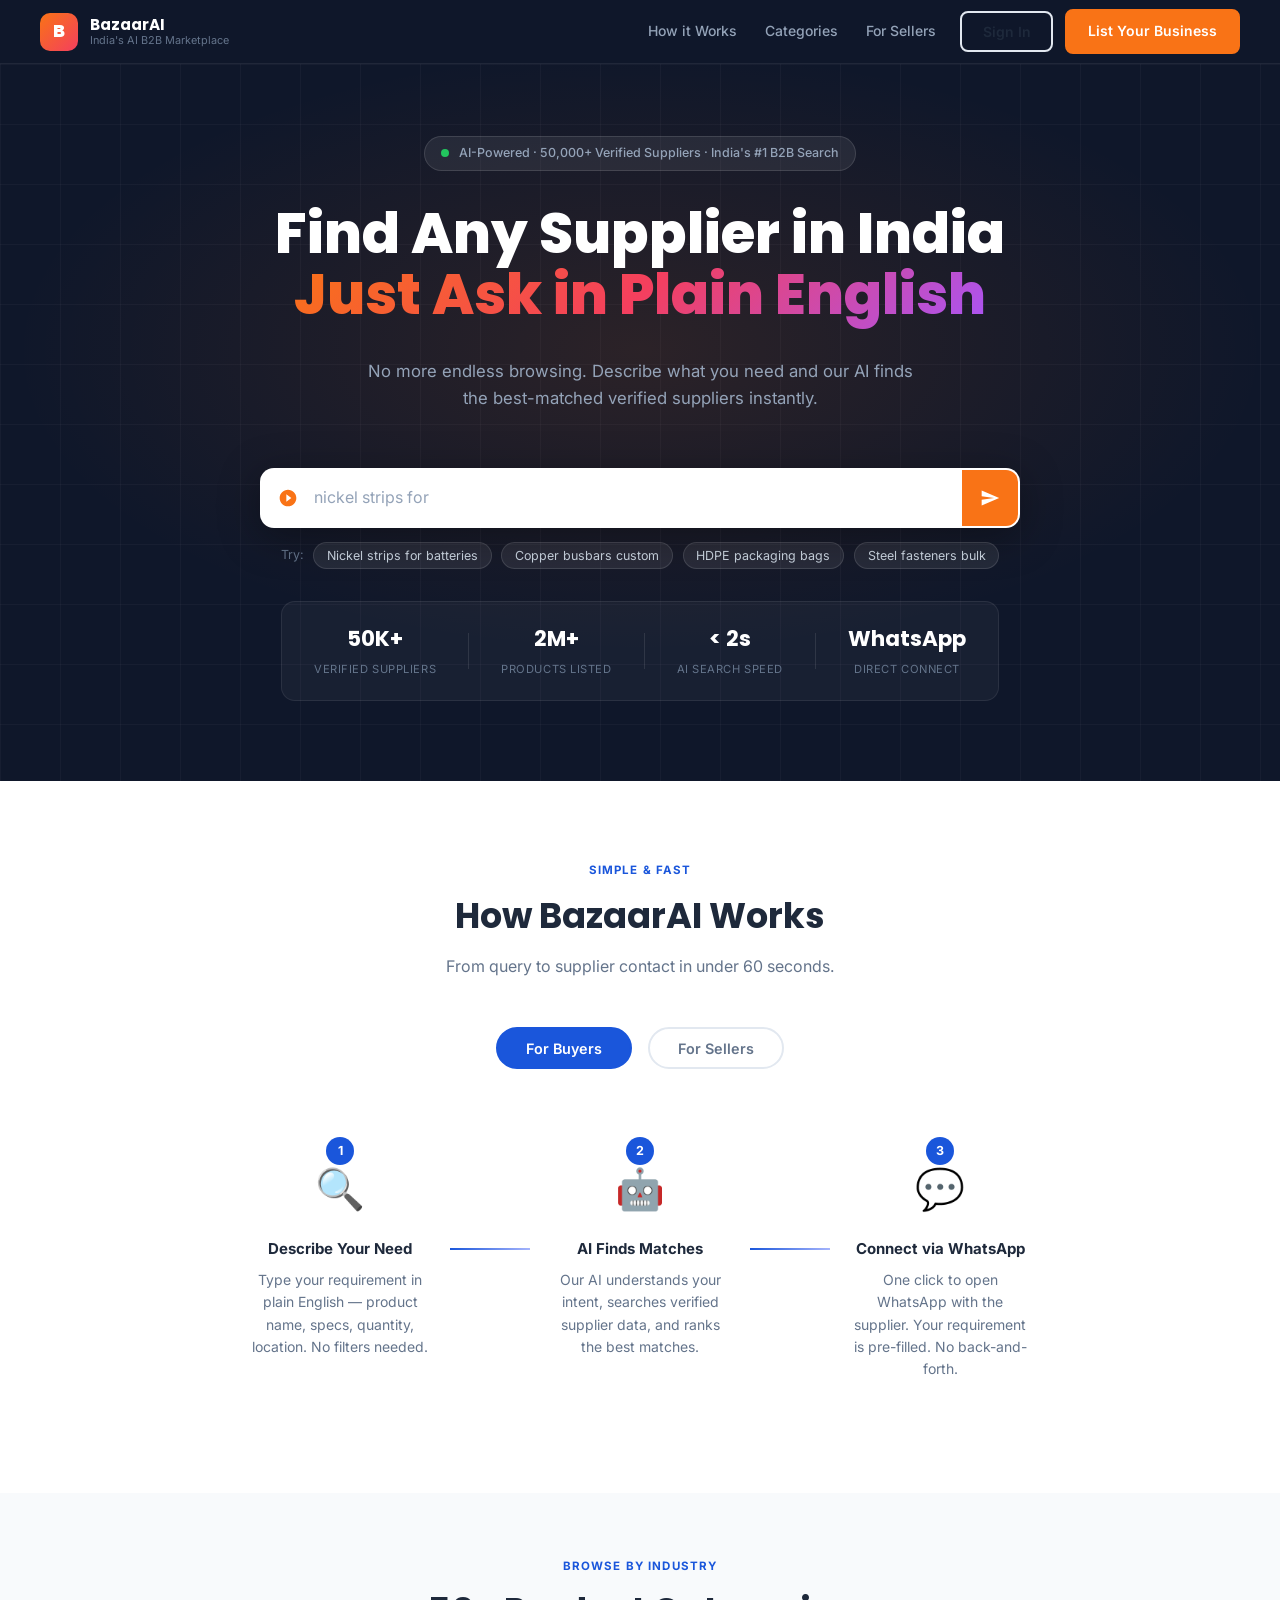
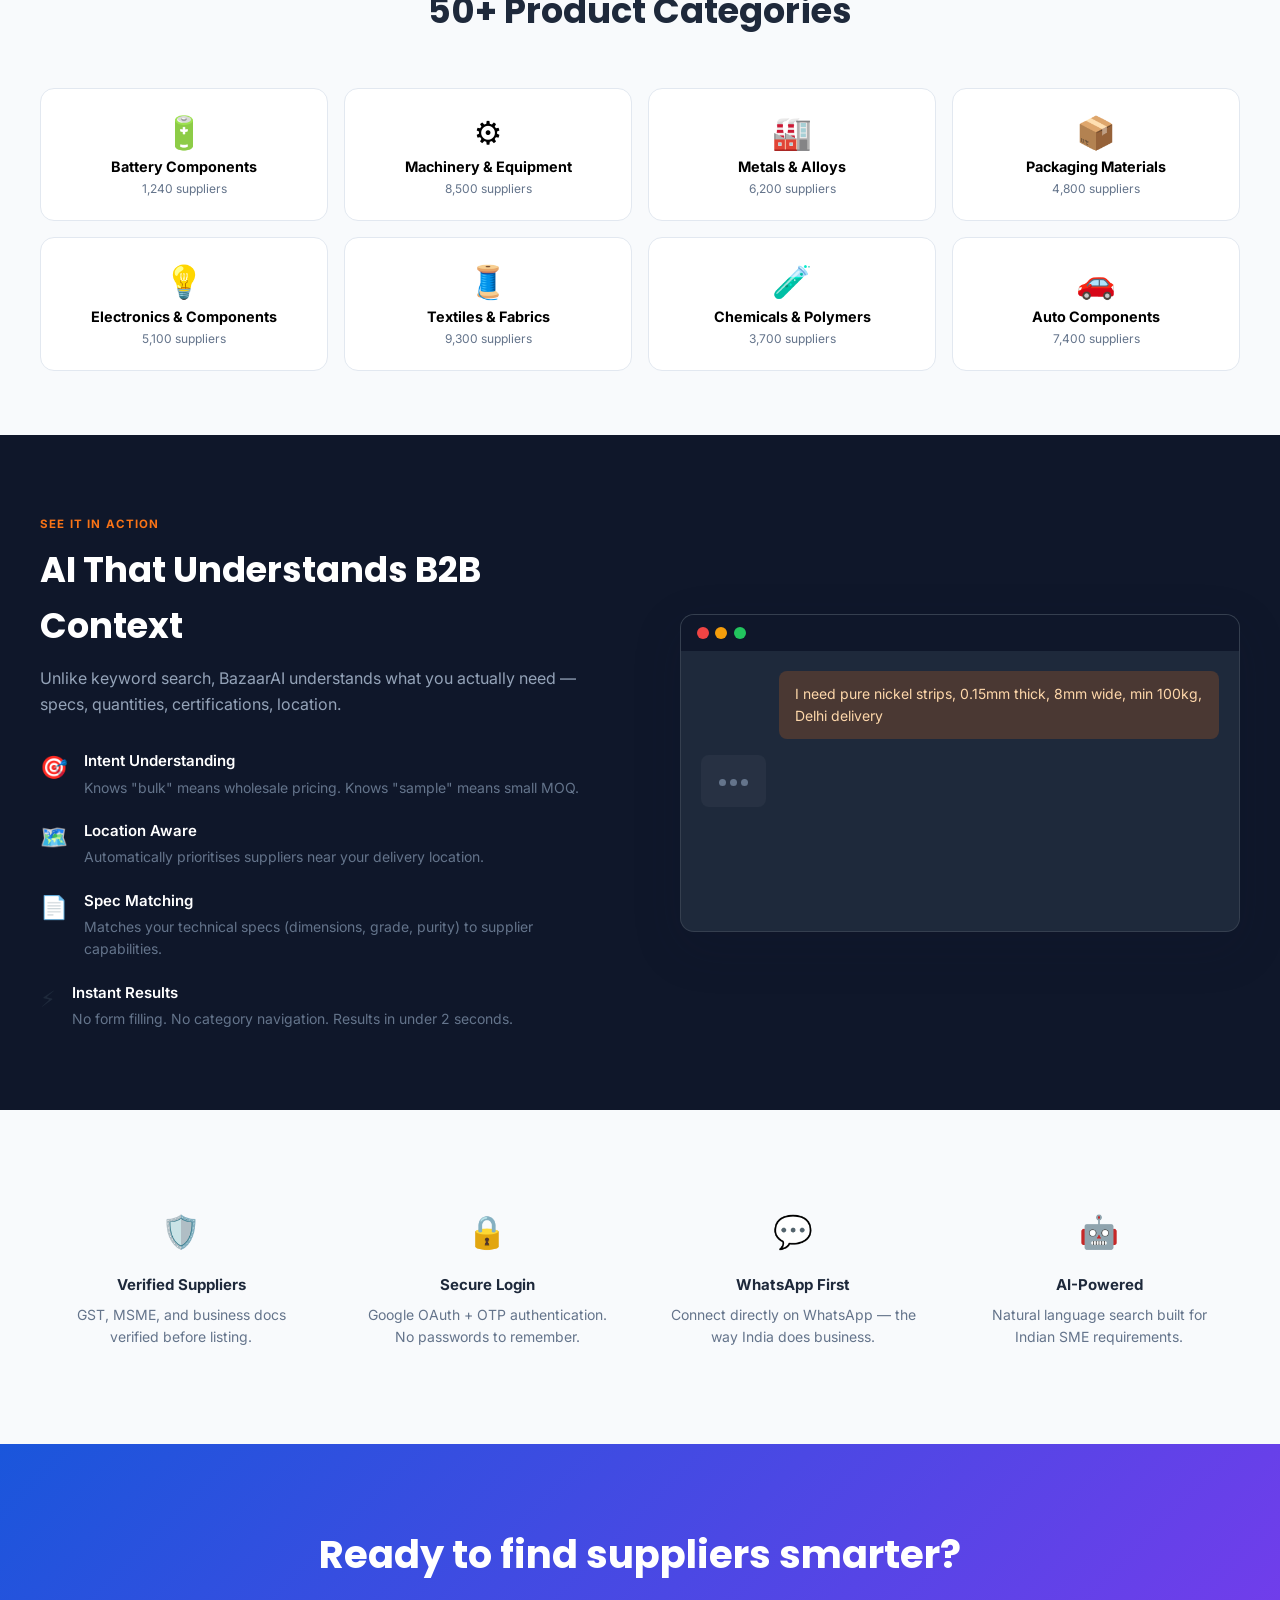
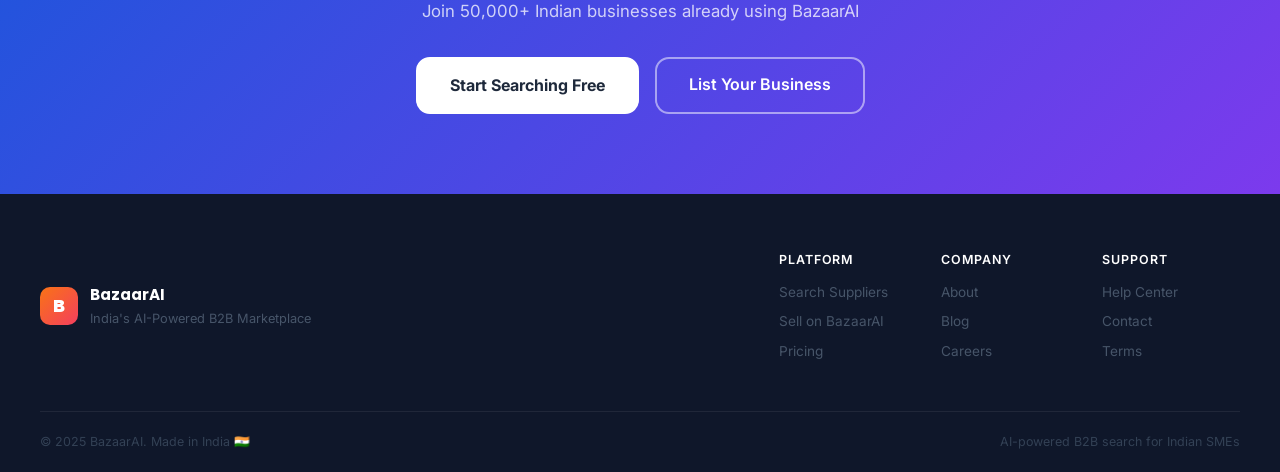
==== commit 1f9756ff: "Rebuild: BazaarAI — AI-powered B2B marketplace prototype Complete rewrite as a ChatGPT-like B2B mark" ====
--- a/index.html
+++ b/index.html
@@ -3,462 +3,381 @@
 <head>
   <meta charset="UTF-8" />
   <meta name="viewport" content="width=device-width, initial-scale=1" />
-  <title>Arambhika Enablers | B2B Nickel Strip & Copper Busbar Supplier</title>
-  <meta name="description" content="Arambhika Enablers — manufacturer & B2B distributor of nickel strips, pure nickel, copper busbars, and aluminium busbars for battery pack manufacturers across India." />
-  <meta name="keywords" content="nickel strip supplier, copper busbar B2B, battery component manufacturer, nickel plated strip India, pure nickel strip, aluminium busbar, battery interconnect, B2B battery supplier" />
-  <meta name="robots" content="index, follow" />
-  <meta property="og:title" content="Arambhika Enablers | B2B Battery Component Manufacturer" />
-  <meta property="og:description" content="Nickel strips, copper & aluminium busbars for battery manufacturers. In-house manufacturing. Zero tooling cost. Fast delivery." />
-  <meta property="og:type" content="website" />
-  <meta property="og:image" content="../github.io/assets/company_logo.jpg" />
-  <link rel="icon" href="../github.io/assets/fabicon.jpg" />
+  <title>BazaarAI — India's AI-Powered B2B Marketplace</title>
+  <meta name="description" content="Find verified Indian suppliers instantly using natural language AI search. B2B marketplace powered by AI." />
   <link rel="preconnect" href="https://fonts.googleapis.com" />
   <link rel="preconnect" href="https://fonts.gstatic.com" crossorigin />
   <link href="https://fonts.googleapis.com/css2?family=Inter:wght@300;400;500;600;700&family=Poppins:wght@600;700;800&display=swap" rel="stylesheet" />
   <link rel="stylesheet" href="styles.css" />
-  <!-- Google tag -->
-  <script async src="https://www.googletagmanager.com/gtag/js?id=G-BDECEEVPNW"></script>
-  <script>
-    window.dataLayer = window.dataLayer || [];
-    function gtag(){dataLayer.push(arguments);}
-    gtag('js', new Date());
-    gtag('config', 'G-BDECEEVPNW');
-  </script>
 </head>
 <body>
 
-  <!-- ── HEADER ── -->
-  <header class="header" id="header">
-    <div class="container header-inner">
-      <a href="#hero" class="brand">
-        <img src="../github.io/assets/company_logo.jpg" alt="Arambhika Enablers" class="brand-logo" />
-        <div class="brand-text">
-          <span class="brand-name">Arambhika Enablers</span>
-          <span class="brand-sub">Nickel & Copper Battery Connectors</span>
-        </div>
-      </a>
-      <nav class="nav" id="nav">
-        <a href="#products">Products</a>
-        <a href="#capabilities">Capabilities</a>
-        <a href="#why-us">Why Us</a>
-        <a href="#contact">Contact</a>
-        <a href="#contact" class="btn btn-primary nav-cta">Get Quote</a>
-      </nav>
-      <div class="header-contacts">
-        <a href="tel:+918112662827" class="hdr-phone">
-          <svg class="icon" viewBox="0 0 24 24"><path d="M6.6 10.2c1.2 2.4 3.1 4.3 5.5 5.5l1.8-1.8c.2-.2.5-.3.8-.2 1 .3 2 .5 3.1.5.5 0 .9.4.9.9v3c0 .5-.4.9-.9.9C10.4 19 5 13.6 5 7.1c0-.5.4-.9.9-.9h3c.5 0 .9.4.9.9 0 1.1.2 2.1.5 3.1.1.3 0 .6-.2.8l-1.5 1.2z"/></svg>
-          +91 8112662827
-        </a>
-        <a href="https://wa.me/918112662827" target="_blank" rel="noopener" class="hdr-wa">
-          <svg class="icon" viewBox="0 0 24 24"><path d="M20.5 3.5A10 10 0 0 0 3.2 17.9L2 22l4.2-1.1a10 10 0 0 0 14.3-17.4zm-8.5 16a8 8 0 0 1-4.1-1.1l-.3-.2-2.4.6.6-2.3-.2-.3A8 8 0 1 1 12 19.5zm4.4-6.1c-.2-.1-1.3-.6-1.5-.7-.2-.1-.4-.1-.6.1-.2.2-.7.7-.9.9-.2.2-.3.2-.6.1-.3-.1-1.1-.4-2.1-1.3-.8-.7-1.3-1.6-1.4-1.9-.1-.2 0-.4.1-.5.1-.1.3-.3.4-.5.1-.2.2-.3.3-.5.1-.2.1-.4 0-.6-.1-.1-.6-1.4-.8-1.9-.2-.5-.4-.4-.6-.4h-.5c-.2 0-.5.1-.7.3-.2.2-.9.9-.9 2.1 0 1.2.9 2.4 1 2.6.1.2 1.8 2.8 4.4 3.9.6.3 1.1.4 1.4.5.6.2 1.1.2 1.5.1.5-.1 1.3-.5 1.5-1 .2-.5.2-.9.1-1-.1-.1-.2-.2-.4-.3z"/></svg>
-          WhatsApp
-        </a>
-      </div>
-      <button class="burger" id="burger" aria-label="Menu">
-        <span></span><span></span><span></span>
-      </button>
-    </div>
-  </header>
-
-  <!-- ── HERO ── -->
-  <section class="hero" id="hero">
-    <div class="hero-bg"></div>
-    <div class="container hero-inner">
-      <div class="hero-copy">
-        <p class="eyebrow">B2B Battery Component Supplier · India</p>
-        <h1>Nickel Strips &amp; Copper Busbars — Built for Battery Manufacturers</h1>
-        <p class="hero-lead">In-house manufacturing. Zero tooling cost. Lead times under 7 days. Trusted by India's leading battery pack OEMs.</p>
-        <div class="hero-actions">
-          <a href="#contact" class="btn btn-primary btn-lg">Request a Quote</a>
-          <a href="#products" class="btn btn-ghost btn-lg">View Products</a>
-        </div>
-        <div class="hero-stats">
-          <div class="stat"><span class="stat-num">25 T</span><span class="stat-label">Monthly Capacity</span></div>
-          <div class="stat-divider"></div>
-          <div class="stat"><span class="stat-num">7 Days</span><span class="stat-label">Custom Lead Time</span></div>
-          <div class="stat-divider"></div>
-          <div class="stat"><span class="stat-num">0</span><span class="stat-label">Tooling Cost</span></div>
-        </div>
-      </div>
-      <div class="hero-visual">
-        <div class="hero-card">
-          <img src="../github.io/assets/solutions/image1.jpg" alt="In-house manufacturing plant" />
-          <div class="hero-card-label">In-House Manufacturing Facility</div>
-        </div>
-      </div>
-    </div>
-  </section>
-
-  <!-- ── TRUST BAR ── -->
-  <section class="trust-bar">
-    <div class="container trust-inner">
-      <p class="trust-label">Trusted by battery manufacturers across India</p>
-      <div class="trust-badges">
-        <div class="trust-badge">
-          <svg class="badge-icon" viewBox="0 0 24 24"><path d="M12 2l3.09 6.26L22 9.27l-5 4.87 1.18 6.88L12 17.77l-6.18 3.25L7 14.14 2 9.27l6.91-1.01L12 2z"/></svg>
-          <span>ISO Compliant</span>
-        </div>
-        <div class="trust-badge">
-          <svg class="badge-icon" viewBox="0 0 24 24"><path d="M19 3H5c-1.1 0-2 .9-2 2v14c0 1.1.9 2 2 2h14c1.1 0 2-.9 2-2V5c0-1.1-.9-2-2-2zm-7 14l-5-5 1.41-1.41L12 14.17l7.59-7.59L21 8l-9 9z"/></svg>
-          <span>RoHS Compliant Materials</span>
-        </div>
-        <div class="trust-badge">
-          <svg class="badge-icon" viewBox="0 0 24 24"><path d="M20 8h-3V4H3c-1.1 0-2 .9-2 2v11h2c0 1.66 1.34 3 3 3s3-1.34 3-3h6c0 1.66 1.34 3 3 3s3-1.34 3-3h2v-5l-3-4zm-.5 1.5 1.96 2.5H17V9.5h2.5zM6 18c-.55 0-1-.45-1-1s.45-1 1-1 1 .45 1 1-.45 1-1 1zm13.5-1c0 .55-.45 1-1 1s-1-.45-1-1 .45-1 1-1 1 .45 1 1z"/></svg>
-          <span>Pan-India Delivery</span>
-        </div>
-        <div class="trust-badge">
-          <svg class="badge-icon" viewBox="0 0 24 24"><path d="M12 1L3 5v6c0 5.55 3.84 10.74 9 12 5.16-1.26 9-6.45 9-12V5l-9-4zm0 4l5 2.18V11c0 3.5-2.33 6.79-5 7.93-2.67-1.14-5-4.43-5-7.93V7.18L12 5z"/></svg>
-          <span>Quality Assured</span>
-        </div>
-      </div>
-    </div>
-  </section>
-
-  <!-- ── PRODUCTS ── -->
-  <section class="products" id="products">
-    <div class="container">
-      <div class="section-head">
-        <p class="eyebrow">Product Range</p>
-        <h2>Battery Interconnect Components</h2>
-        <p class="section-lead">Comprehensive range for all battery chemistries — 18650, 21700, pouch, and prismatic cells.</p>
-      </div>
-      <div class="products-grid">
-
-        <article class="product-card">
-          <div class="product-img-wrap">
-            <img src="../github.io/assets/products/nickel-plated/np-20-1.jpg" alt="Nickel Plated Strips" loading="lazy" />
-            <span class="product-tag">Best Seller</span>
+<!-- ── AUTH MODAL ── -->
+<div class="modal-overlay" id="authModal">
+  <div class="modal">
+    <button class="modal-close" id="modalClose">×</button>
+    <div class="modal-tabs">
+      <button class="modal-tab active" data-tab="buyer">I'm a Buyer</button>
+      <button class="modal-tab" data-tab="seller">I'm a Seller</button>
+    </div>
+
+    <div class="modal-body" id="tabBuyer">
+      <p class="modal-title">Sign in to BazaarAI</p>
+      <button class="btn-google" id="googleSignIn">
+        <svg viewBox="0 0 24 24"><path fill="#4285F4" d="M22.56 12.25c0-.78-.07-1.53-.2-2.25H12v4.26h5.92c-.26 1.37-1.04 2.53-2.21 3.31v2.77h3.57c2.08-1.92 3.28-4.74 3.28-8.09z"/><path fill="#34A853" d="M12 23c2.97 0 5.46-.98 7.28-2.66l-3.57-2.77c-.98.66-2.23 1.06-3.71 1.06-2.86 0-5.29-1.93-6.16-4.53H2.18v2.84C3.99 20.53 7.7 23 12 23z"/><path fill="#FBBC05" d="M5.84 14.09c-.22-.66-.35-1.36-.35-2.09s.13-1.43.35-2.09V7.07H2.18C1.43 8.55 1 10.22 1 12s.43 3.45 1.18 4.93l3.66-2.84z"/><path fill="#EA4335" d="M12 5.38c1.62 0 3.06.56 4.21 1.64l3.15-3.15C17.45 2.09 14.97 1 12 1 7.7 1 3.99 3.47 2.18 7.07l3.66 2.84c.87-2.6 3.3-4.53 6.16-4.53z"/></svg>
+        Continue with Google
+      </button>
+      <div class="auth-divider"><span>or</span></div>
+      <div class="otp-step" id="otpStep1">
+        <label>Mobile Number
+          <div class="phone-input-row">
+            <span class="country-code">🇮🇳 +91</span>
+            <input type="tel" id="mobileInput" placeholder="Enter 10-digit number" maxlength="10" />
           </div>
-          <div class="product-body">
-            <h3>Nickel Plated Strips</h3>
-            <p>Steel base with nickel coating for cost-effective cell welding in compact battery packs.</p>
-            <ul class="product-specs">
-              <li><span>Width:</span> 6 mm – 100 mm</li>
-              <li><span>Thickness:</span> 0.1 mm – 0.3 mm</li>
-              <li><span>Plating:</span> 2–8 µm Nickel</li>
-            </ul>
-            <a href="#contact" class="btn btn-outline">Request Quote</a>
+        </label>
+        <button class="btn btn-primary btn-block" id="sendOtp">Send OTP</button>
+      </div>
+      <div class="otp-step hidden" id="otpStep2">
+        <p class="otp-hint">OTP sent to +91 <span id="mobileDisplay"></span></p>
+        <div class="otp-boxes" id="otpBoxes">
+          <input type="text" maxlength="1" class="otp-box" /><input type="text" maxlength="1" class="otp-box" /><input type="text" maxlength="1" class="otp-box" /><input type="text" maxlength="1" class="otp-box" /><input type="text" maxlength="1" class="otp-box" /><input type="text" maxlength="1" class="otp-box" />
+        </div>
+        <button class="btn btn-primary btn-block" id="verifyOtp">Verify & Sign In</button>
+        <p class="resend-link"><a href="#" id="resendOtp">Resend OTP</a></p>
+      </div>
+    </div>
+
+    <div class="modal-body hidden" id="tabSeller">
+      <p class="modal-title">Grow your business with AI</p>
+      <button class="btn-google" id="googleSignInSeller">
+        <svg viewBox="0 0 24 24"><path fill="#4285F4" d="M22.56 12.25c0-.78-.07-1.53-.2-2.25H12v4.26h5.92c-.26 1.37-1.04 2.53-2.21 3.31v2.77h3.57c2.08-1.92 3.28-4.74 3.28-8.09z"/><path fill="#34A853" d="M12 23c2.97 0 5.46-.98 7.28-2.66l-3.57-2.77c-.98.66-2.23 1.06-3.71 1.06-2.86 0-5.29-1.93-6.16-4.53H2.18v2.84C3.99 20.53 7.7 23 12 23z"/><path fill="#FBBC05" d="M5.84 14.09c-.22-.66-.35-1.36-.35-2.09s.13-1.43.35-2.09V7.07H2.18C1.43 8.55 1 10.22 1 12s.43 3.45 1.18 4.93l3.66-2.84z"/><path fill="#EA4335" d="M12 5.38c1.62 0 3.06.56 4.21 1.64l3.15-3.15C17.45 2.09 14.97 1 12 1 7.7 1 3.99 3.47 2.18 7.07l3.66 2.84c.87-2.6 3.3-4.53 6.16-4.53z"/></svg>
+        Register with Google
+      </button>
+      <div class="auth-divider"><span>or</span></div>
+      <a href="seller.html" class="btn btn-primary btn-block">Create Seller Account →</a>
+    </div>
+  </div>
+</div>
+
+<!-- ── HEADER ── -->
+<header class="header" id="header">
+  <div class="container header-inner">
+    <a href="index.html" class="brand">
+      <div class="brand-icon">B</div>
+      <div class="brand-text">
+        <span class="brand-name">BazaarAI</span>
+        <span class="brand-sub">India's AI B2B Marketplace</span>
+      </div>
+    </a>
+    <nav class="header-nav">
+      <a href="#how-it-works">How it Works</a>
+      <a href="#categories">Categories</a>
+      <a href="seller.html">For Sellers</a>
+    </nav>
+    <div class="header-actions">
+      <button class="btn btn-ghost-dark" id="loginBtn">Sign In</button>
+      <a href="seller.html" class="btn btn-accent">List Your Business</a>
+    </div>
+    <button class="burger" id="burger"><span></span><span></span><span></span></button>
+  </div>
+</header>
+
+<!-- ── HERO ── -->
+<section class="hero" id="hero">
+  <div class="hero-bg-grid"></div>
+  <div class="container hero-inner">
+    <div class="hero-badge">
+      <span class="pulse-dot"></span>
+      AI-Powered · 50,000+ Verified Suppliers · India's #1 B2B Search
+    </div>
+    <h1>Find Any Supplier in India<br /><span class="gradient-text">Just Ask in Plain English</span></h1>
+    <p class="hero-sub">No more endless browsing. Describe what you need and our AI finds the best-matched verified suppliers instantly.</p>
+
+    <!-- AI SEARCH BAR -->
+    <div class="search-container" id="searchContainer">
+      <div class="search-box">
+        <div class="search-icon">
+          <svg viewBox="0 0 24 24"><path d="M12 2C6.48 2 2 6.48 2 12s4.48 10 10 10 10-4.48 10-10S17.52 2 12 2zm-2 14.5v-9l6 4.5-6 4.5z"/></svg>
+        </div>
+        <input type="text" class="search-input" id="searchInput" placeholder="" autocomplete="off" />
+        <div class="search-typewriter" id="searchTypewriter">Ask anything, e.g. "nickel strips for 18650 battery packs"</div>
+        <button class="search-btn" id="searchBtn">
+          <svg viewBox="0 0 24 24"><path d="M2.01 21L23 12 2.01 3 2 10l15 2-15 2z"/></svg>
+        </button>
+      </div>
+      <div class="search-suggestions-row">
+        <span class="sugg-label">Try:</span>
+        <button class="sugg-chip" data-query="nickel strips supplier for battery manufacturing in India">Nickel strips for batteries</button>
+        <button class="sugg-chip" data-query="copper busbar manufacturer with custom dimensions Greater Noida">Copper busbars custom</button>
+        <button class="sugg-chip" data-query="industrial packaging materials HDPE bags Mumbai">HDPE packaging bags</button>
+        <button class="sugg-chip" data-query="steel fasteners bolts nuts bulk order Delhi NCR">Steel fasteners bulk</button>
+      </div>
+    </div>
+
+    <!-- HERO STATS -->
+    <div class="hero-stats">
+      <div class="hstat"><span class="hstat-n">50K+</span><span class="hstat-l">Verified Suppliers</span></div>
+      <div class="hstat-div"></div>
+      <div class="hstat"><span class="hstat-n">2M+</span><span class="hstat-l">Products Listed</span></div>
+      <div class="hstat-div"></div>
+      <div class="hstat"><span class="hstat-n">&lt; 2s</span><span class="hstat-l">AI Search Speed</span></div>
+      <div class="hstat-div"></div>
+      <div class="hstat"><span class="hstat-n">WhatsApp</span><span class="hstat-l">Direct Connect</span></div>
+    </div>
+  </div>
+</section>
+
+<!-- ── AI SEARCH RESULTS (hidden initially) ── -->
+<section class="results-section hidden" id="resultsSection">
+  <div class="container results-layout">
+
+    <!-- AI CHAT PANEL -->
+    <div class="ai-panel">
+      <div class="ai-header">
+        <div class="ai-avatar">AI</div>
+        <div>
+          <p class="ai-name">BazaarAI Assistant</p>
+          <p class="ai-status" id="aiStatus">Searching suppliers…</p>
+        </div>
+      </div>
+      <div class="ai-messages" id="aiMessages"></div>
+      <div class="ai-input-row">
+        <input type="text" class="ai-followup" id="aiFollowup" placeholder="Refine your search…" />
+        <button class="search-btn small" id="aiFolowupBtn">
+          <svg viewBox="0 0 24 24"><path d="M2.01 21L23 12 2.01 3 2 10l15 2-15 2z"/></svg>
+        </button>
+      </div>
+    </div>
+
+    <!-- RESULTS PANEL -->
+    <div class="results-panel">
+      <div class="results-toolbar">
+        <p class="results-count" id="resultsCount"></p>
+        <div class="results-filters">
+          <select class="filter-select" id="sortFilter">
+            <option value="relevance">Sort: Relevance</option>
+            <option value="rating">Sort: Rating</option>
+            <option value="response">Sort: Response Time</option>
+          </select>
+          <select class="filter-select" id="locationFilter">
+            <option value="">All Locations</option>
+            <option>Delhi NCR</option>
+            <option>Mumbai</option>
+            <option>Pune</option>
+            <option>Bangalore</option>
+            <option>Surat</option>
+            <option>Ahmedabad</option>
+          </select>
+        </div>
+      </div>
+      <div class="supplier-grid" id="supplierGrid"></div>
+      <div class="load-more-wrap">
+        <button class="btn btn-outline" id="loadMore">Load More Suppliers</button>
+      </div>
+    </div>
+  </div>
+</section>
+
+<!-- ── HOW IT WORKS ── -->
+<section class="how-it-works" id="how-it-works">
+  <div class="container">
+    <div class="section-head">
+      <p class="eyebrow">Simple & Fast</p>
+      <h2>How BazaarAI Works</h2>
+      <p class="section-lead">From query to supplier contact in under 60 seconds.</p>
+    </div>
+    <div class="hiw-tabs">
+      <button class="hiw-tab active" data-role="buyer">For Buyers</button>
+      <button class="hiw-tab" data-role="seller">For Sellers</button>
+    </div>
+    <div class="hiw-steps" id="hiwBuyer">
+      <div class="hiw-step">
+        <div class="step-num">1</div>
+        <div class="step-icon">🔍</div>
+        <h4>Describe Your Need</h4>
+        <p>Type your requirement in plain English — product name, specs, quantity, location. No filters needed.</p>
+      </div>
+      <div class="hiw-connector"></div>
+      <div class="hiw-step">
+        <div class="step-num">2</div>
+        <div class="step-icon">🤖</div>
+        <h4>AI Finds Matches</h4>
+        <p>Our AI understands your intent, searches verified supplier data, and ranks the best matches.</p>
+      </div>
+      <div class="hiw-connector"></div>
+      <div class="hiw-step">
+        <div class="step-num">3</div>
+        <div class="step-icon">💬</div>
+        <h4>Connect via WhatsApp</h4>
+        <p>One click to open WhatsApp with the supplier. Your requirement is pre-filled. No back-and-forth.</p>
+      </div>
+    </div>
+    <div class="hiw-steps hidden" id="hiwSeller">
+      <div class="hiw-step">
+        <div class="step-num">1</div>
+        <div class="step-icon">📋</div>
+        <h4>Register & Upload</h4>
+        <p>Sign up with Google. Upload your catalog, product docs, and business details in any format.</p>
+      </div>
+      <div class="hiw-connector"></div>
+      <div class="hiw-step">
+        <div class="step-num">2</div>
+        <div class="step-icon">⚡</div>
+        <h4>AI Structures Your Data</h4>
+        <p>Our AI reads your documents and automatically creates searchable product listings, FAQs, and metadata.</p>
+      </div>
+      <div class="hiw-connector"></div>
+      <div class="hiw-step">
+        <div class="step-num">3</div>
+        <div class="step-icon">📈</div>
+        <h4>Get Qualified Leads</h4>
+        <p>Buyers with real intent find you through AI search. You get WhatsApp messages from ready-to-buy customers.</p>
+      </div>
+    </div>
+  </div>
+</section>
+
+<!-- ── CATEGORIES ── -->
+<section class="categories" id="categories">
+  <div class="container">
+    <div class="section-head">
+      <p class="eyebrow">Browse by Industry</p>
+      <h2>50+ Product Categories</h2>
+    </div>
+    <div class="cat-grid">
+      <button class="cat-card" data-query="nickel strips copper busbars battery components manufacturer India">
+        <span class="cat-emoji">🔋</span>
+        <span class="cat-name">Battery Components</span>
+        <span class="cat-count">1,240 suppliers</span>
+      </button>
+      <button class="cat-card" data-query="industrial machinery CNC lathe machine manufacturer India">
+        <span class="cat-emoji">⚙️</span>
+        <span class="cat-name">Machinery & Equipment</span>
+        <span class="cat-count">8,500 suppliers</span>
+      </button>
+      <button class="cat-card" data-query="steel iron metal raw material supplier bulk India">
+        <span class="cat-emoji">🏭</span>
+        <span class="cat-name">Metals & Alloys</span>
+        <span class="cat-count">6,200 suppliers</span>
+      </button>
+      <button class="cat-card" data-query="industrial packaging HDPE PP bags material supplier">
+        <span class="cat-emoji">📦</span>
+        <span class="cat-name">Packaging Materials</span>
+        <span class="cat-count">4,800 suppliers</span>
+      </button>
+      <button class="cat-card" data-query="electronic components PCB sensors industrial electronics manufacturer">
+        <span class="cat-emoji">💡</span>
+        <span class="cat-name">Electronics & Components</span>
+        <span class="cat-count">5,100 suppliers</span>
+      </button>
+      <button class="cat-card" data-query="textile fabric yarn manufacturer wholesale India">
+        <span class="cat-emoji">🧵</span>
+        <span class="cat-name">Textiles & Fabrics</span>
+        <span class="cat-count">9,300 suppliers</span>
+      </button>
+      <button class="cat-card" data-query="chemical industrial raw material supplier manufacturer India">
+        <span class="cat-emoji">🧪</span>
+        <span class="cat-name">Chemicals & Polymers</span>
+        <span class="cat-count">3,700 suppliers</span>
+      </button>
+      <button class="cat-card" data-query="auto parts automobile components spare parts manufacturer India">
+        <span class="cat-emoji">🚗</span>
+        <span class="cat-name">Auto Components</span>
+        <span class="cat-count">7,400 suppliers</span>
+      </button>
+    </div>
+  </div>
+</section>
+
+<!-- ── AI DEMO ── -->
+<section class="ai-demo">
+  <div class="container ai-demo-inner">
+    <div class="ai-demo-text">
+      <p class="eyebrow">See it in Action</p>
+      <h2>AI That Understands B2B Context</h2>
+      <p class="section-lead">Unlike keyword search, BazaarAI understands what you actually need — specs, quantities, certifications, location.</p>
+      <ul class="ai-features">
+        <li><span class="feat-icon">🎯</span><div><strong>Intent Understanding</strong><p>Knows "bulk" means wholesale pricing. Knows "sample" means small MOQ.</p></div></li>
+        <li><span class="feat-icon">🗺️</span><div><strong>Location Aware</strong><p>Automatically prioritises suppliers near your delivery location.</p></div></li>
+        <li><span class="feat-icon">📄</span><div><strong>Spec Matching</strong><p>Matches your technical specs (dimensions, grade, purity) to supplier capabilities.</p></div></li>
+        <li><span class="feat-icon">⚡</span><div><strong>Instant Results</strong><p>No form filling. No category navigation. Results in under 2 seconds.</p></div></li>
+      </ul>
+    </div>
+    <div class="ai-demo-mockup">
+      <div class="mockup-window">
+        <div class="mockup-bar"><span></span><span></span><span></span></div>
+        <div class="mockup-chat" id="mockupChat">
+          <div class="mockup-msg user">I need pure nickel strips, 0.15mm thick, 8mm wide, min 100kg, Delhi delivery</div>
+          <div class="mockup-msg ai typing" id="mockupTyping">
+            <span class="dot"></span><span class="dot"></span><span class="dot"></span>
           </div>
-        </article>
-
-        <article class="product-card">
-          <div class="product-img-wrap">
-            <img src="../github.io/assets/products/nickel-pure/n-15-1.jpg" alt="Pure Nickel Strips" loading="lazy" />
-            <span class="product-tag product-tag--premium">Premium</span>
-          </div>
-          <div class="product-body">
-            <h3>Pure Nickel Strips</h3>
-            <p>99.6%+ purity nickel for high-current applications demanding superior weld integrity and conductivity.</p>
-            <ul class="product-specs">
-              <li><span>Width:</span> 6 mm – 80 mm</li>
-              <li><span>Thickness:</span> 0.1 mm – 0.5 mm</li>
-              <li><span>Purity:</span> ≥ 99.6%</li>
-            </ul>
-            <a href="#contact" class="btn btn-outline">Request Quote</a>
-          </div>
-        </article>
-
-        <article class="product-card">
-          <div class="product-img-wrap">
-            <img src="../github.io/assets/products/copper-bus-bars/cb-10-1.jpg" alt="Copper Busbars" loading="lazy" />
-          </div>
-          <div class="product-body">
-            <h3>Copper Busbars</h3>
-            <p>High-conductivity copper busbars for ESS, EV battery modules, and high-current interconnects.</p>
-            <ul class="product-specs">
-              <li><span>Grade:</span> ETP / OF Copper</li>
-              <li><span>Conductivity:</span> ≥ 100% IACS</li>
-              <li><span>Custom shapes:</span> Yes</li>
-            </ul>
-            <a href="#contact" class="btn btn-outline">Request Quote</a>
-          </div>
-        </article>
-
-        <article class="product-card">
-          <div class="product-img-wrap product-img-placeholder">
-            <svg viewBox="0 0 80 60" class="product-placeholder-svg"><rect x="5" y="5" width="70" height="50" rx="4" fill="#e2e8f0"/><rect x="15" y="20" width="50" height="6" rx="2" fill="#94a3b8"/><rect x="15" y="32" width="35" height="6" rx="2" fill="#94a3b8"/></svg>
-          </div>
-          <div class="product-body">
-            <h3>Aluminium Busbars</h3>
-            <p>Lightweight aluminium busbars for weight-critical battery modules in electric vehicles and two-wheelers.</p>
-            <ul class="product-specs">
-              <li><span>Alloy:</span> 1050 / 6061</li>
-              <li><span>Finish:</span> Natural / Anodised</li>
-              <li><span>Custom shapes:</span> Yes</li>
-            </ul>
-            <a href="#contact" class="btn btn-outline">Request Quote</a>
-          </div>
-        </article>
-
-        <article class="product-card">
-          <div class="product-img-wrap product-img-placeholder">
-            <svg viewBox="0 0 80 60" class="product-placeholder-svg"><rect x="5" y="5" width="70" height="50" rx="4" fill="#e2e8f0"/><circle cx="40" cy="30" r="14" fill="#94a3b8"/><circle cx="40" cy="30" r="7" fill="#cbd5e1"/></svg>
-          </div>
-          <div class="product-body">
-            <h3>Custom Connectors</h3>
-            <p>Bespoke battery interconnect designs developed from drawing or sample with zero tooling charges.</p>
-            <ul class="product-specs">
-              <li><span>MOQ:</span> Low MOQ available</li>
-              <li><span>Lead time:</span> &lt; 7 days</li>
-              <li><span>Tooling cost:</span> Zero</li>
-            </ul>
-            <a href="#contact" class="btn btn-outline">Request Quote</a>
-          </div>
-        </article>
-
-        <article class="product-card product-card--cta">
-          <div class="product-cta-body">
-            <svg viewBox="0 0 48 48" class="cta-icon"><path d="M24 4C12.95 4 4 12.95 4 24s8.95 20 20 20 20-8.95 20-20S35.05 4 24 4zm2 30h-4V22h4v12zm0-16h-4v-4h4v4z" fill="currentColor"/></svg>
-            <h3>Need a Custom Specification?</h3>
-            <p>Share your drawing, dimensions, or sample — we'll develop it with no tooling cost.</p>
-            <a href="#contact" class="btn btn-primary">Talk to Us</a>
-          </div>
-        </article>
-
-      </div>
-    </div>
-  </section>
-
-  <!-- ── CAPABILITIES ── -->
-  <section class="capabilities" id="capabilities">
-    <div class="container">
-      <div class="section-head section-head--light">
-        <p class="eyebrow eyebrow--light">Manufacturing Capabilities</p>
-        <h2>End-to-End In-House Production</h2>
-        <p class="section-lead">From raw material to finished component — all under one roof at our Greater Noida facility.</p>
-      </div>
-      <div class="caps-grid">
-        <div class="cap-card">
-          <div class="cap-icon-wrap">
-            <svg viewBox="0 0 48 48"><path d="M40 12H32V8c0-2.2-1.8-4-4-4h-8c-2.2 0-4 1.8-4 4v4H8c-2.2 0-4 1.8-4 4v20c0 2.2 1.8 4 4 4h32c2.2 0 4-1.8 4-4V16c0-2.2-1.8-4-4-4zM20 8h8v4h-8V8zm4 22c-3.3 0-6-2.7-6-6s2.7-6 6-6 6 2.7 6 6-2.7 6-6 6z" fill="currentColor"/></svg>
-          </div>
-          <h4>25 T/Month Capacity</h4>
-          <p>Fully integrated plant capable of handling high-volume B2B orders without third-party dependency.</p>
-        </div>
-        <div class="cap-card">
-          <div class="cap-icon-wrap">
-            <svg viewBox="0 0 48 48"><path d="M24 4C12.95 4 4 12.95 4 24s8.95 20 20 20 20-8.95 20-20S35.05 4 24 4zm2 34h-4V22h4v16zm0-20h-4v-4h4v4z" fill="currentColor"/></svg>
-          </div>
-          <h4>Integrated Plating Plant</h4>
-          <p>In-house electroplating ensures consistent nickel coat thickness and surface quality on every batch.</p>
-        </div>
-        <div class="cap-card">
-          <div class="cap-icon-wrap">
-            <svg viewBox="0 0 48 48"><path d="M38 6H10C7.79 6 6 7.79 6 10v28c0 2.21 1.79 4 4 4h28c2.21 0 4-1.79 4-4V10c0-2.21-1.79-4-4-4zM20 34l-8-8 2.83-2.83L20 28.34l13.17-13.17L36 18 20 34z" fill="currentColor"/></svg>
-          </div>
-          <h4>Zero Tooling Cost</h4>
-          <p>Custom product development with no upfront tooling charges — ideal for prototyping and new product lines.</p>
-        </div>
-        <div class="cap-card">
-          <div class="cap-icon-wrap">
-            <svg viewBox="0 0 48 48"><path d="M24 4C12.95 4 4 12.95 4 24s8.95 20 20 20 20-8.95 20-20S35.05 4 24 4zm0 36C14.06 40 6 31.94 6 22h38c0 9.94-8.06 18-20 18zM12 20l2-2 4 4 8-8 2 2-10 10-6-6z" fill="currentColor"/></svg>
-          </div>
-          <h4>&lt; 7-Day Custom Lead Time</h4>
-          <p>Fastest custom development in the segment — from drawing approval to dispatch in under a week.</p>
-        </div>
-        <div class="cap-card">
-          <div class="cap-icon-wrap">
-            <svg viewBox="0 0 48 48"><path d="M6 18v12h8l10 10V8L14 18H6zm27 6c0-3.53-2.04-6.58-5-8.05v16.11c2.96-1.48 5-4.53 5-8.06z" fill="currentColor"/></svg>
-          </div>
-          <h4>Emergency Production</h4>
-          <p>Dedicated capacity for urgent orders — we support your production lines when supply chain disruptions hit.</p>
-        </div>
-        <div class="cap-card">
-          <div class="cap-icon-wrap">
-            <svg viewBox="0 0 48 48"><path d="M24 4l6 12 13 2-9.5 9.3 2.2 13L24 34.4 12.3 40.3l2.2-13L5 18l13-2L24 4z" fill="currentColor"/></svg>
-          </div>
-          <h4>Proven Brand Experience</h4>
-          <p>Trusted by public listed companies and leading energy brands across India's EV and ESS ecosystem.</p>
-        </div>
-      </div>
-    </div>
-  </section>
-
-  <!-- ── WHY US ── -->
-  <section class="why-us" id="why-us">
-    <div class="container why-inner">
-      <div class="why-text">
-        <p class="eyebrow">Why Partner With Us</p>
-        <h2>The B2B Supplier Built Around Your Production Schedule</h2>
-        <p class="section-lead">We built every process around one goal: never being the reason your line stops.</p>
-        <ul class="why-list">
-          <li>
-            <span class="why-check">✓</span>
-            <div>
-              <strong>No Tooling Charges</strong>
-              <p>Develop new profiles and shapes from scratch — no upfront investment needed from your side.</p>
-            </div>
-          </li>
-          <li>
-            <span class="why-check">✓</span>
-            <div>
-              <strong>Emergency Order Support</strong>
-              <p>Dedicated production slots for urgent requirements so your line keeps moving.</p>
-            </div>
-          </li>
-          <li>
-            <span class="why-check">✓</span>
-            <div>
-              <strong>Consistent Quality</strong>
-              <p>In-house QC at every stage — incoming material, plating, slitting, and final dispatch.</p>
-            </div>
-          </li>
-          <li>
-            <span class="why-check">✓</span>
-            <div>
-              <strong>Direct Manufacturer Pricing</strong>
-              <p>No middleman. Pricing direct from the plant — transparent and competitive at every volume.</p>
-            </div>
-          </li>
-          <li>
-            <span class="why-check">✓</span>
-            <div>
-              <strong>Low MOQ &amp; Flexible Packaging</strong>
-              <p>Customised spool lengths and packaging for your production line format.</p>
-            </div>
-          </li>
-        </ul>
-      </div>
-      <div class="why-visual">
-        <div class="why-img-stack">
-          <img src="../github.io/assets/solutions/image2.jpg" alt="Production quality check" class="why-img why-img-top" />
-          <img src="../github.io/assets/solutions/image3.jpg" alt="Custom development" class="why-img why-img-bot" />
-        </div>
-      </div>
-    </div>
-  </section>
-
-  <!-- ── EXHIBITION BANNER ── -->
-  <section class="exhibition-banner">
-    <div class="container exh-inner">
-      <div class="exh-badge">Live Event</div>
-      <p class="exh-title">Meet us at AutoTech Asia &amp; Battery Tech India</p>
-      <p class="exh-detail">Hall No. 6, Booth No. A20 · 17–19 April 2026 · Bharat Mandapam, New Delhi</p>
-      <a href="#contact" class="btn btn-primary">Book a Meeting at the Booth</a>
-    </div>
-  </section>
-
-  <!-- ── CONTACT / QUOTE ── -->
-  <section class="contact" id="contact">
-    <div class="container contact-inner">
-      <div class="contact-info">
-        <p class="eyebrow">Get In Touch</p>
-        <h2>Request a Quote or Sample</h2>
-        <p class="section-lead">Share your requirements — width, thickness, quantity, and application. We respond within 24 hours.</p>
-
-        <div class="contact-channels">
-          <a href="tel:+918112662827" class="channel-card">
-            <svg viewBox="0 0 24 24"><path d="M6.6 10.2c1.2 2.4 3.1 4.3 5.5 5.5l1.8-1.8c.2-.2.5-.3.8-.2 1 .3 2 .5 3.1.5.5 0 .9.4.9.9v3c0 .5-.4.9-.9.9C10.4 19 5 13.6 5 7.1c0-.5.4-.9.9-.9h3c.5 0 .9.4.9.9 0 1.1.2 2.1.5 3.1.1.3 0 .6-.2.8l-1.5 1.2z"/></svg>
-            <div>
-              <span class="channel-label">Call Us</span>
-              <span class="channel-value">+91 8112662827</span>
-            </div>
-          </a>
-          <a href="https://wa.me/918112662827" target="_blank" rel="noopener" class="channel-card channel-card--wa">
-            <svg viewBox="0 0 24 24"><path d="M20.5 3.5A10 10 0 0 0 3.2 17.9L2 22l4.2-1.1a10 10 0 0 0 14.3-17.4zm-8.5 16a8 8 0 0 1-4.1-1.1l-.3-.2-2.4.6.6-2.3-.2-.3A8 8 0 1 1 12 19.5zm4.4-6.1c-.2-.1-1.3-.6-1.5-.7-.2-.1-.4-.1-.6.1-.2.2-.7.7-.9.9-.2.2-.3.2-.6.1-.3-.1-1.1-.4-2.1-1.3-.8-.7-1.3-1.6-1.4-1.9-.1-.2 0-.4.1-.5.1-.1.3-.3.4-.5.1-.2.2-.3.3-.5.1-.2.1-.4 0-.6-.1-.1-.6-1.4-.8-1.9-.2-.5-.4-.4-.6-.4h-.5c-.2 0-.5.1-.7.3-.2.2-.9.9-.9 2.1 0 1.2.9 2.4 1 2.6.1.2 1.8 2.8 4.4 3.9.6.3 1.1.4 1.4.5.6.2 1.1.2 1.5.1.5-.1 1.3-.5 1.5-1 .2-.5.2-.9.1-1-.1-.1-.2-.2-.4-.3z"/></svg>
-            <div>
-              <span class="channel-label">WhatsApp</span>
-              <span class="channel-value">+91 8112662827</span>
-            </div>
-          </a>
-          <a href="mailto:info@arambhikaenablers.in" class="channel-card">
-            <svg viewBox="0 0 24 24"><path d="M3 5h18a1 1 0 0 1 1 1v12a1 1 0 0 1-1 1H3a1 1 0 0 1-1-1V6a1 1 0 0 1 1-1zm0 2.2V18h18V7.2l-9 5.2-9-5.2zm9 3.4 9-5.2H3l9 5.2z"/></svg>
-            <div>
-              <span class="channel-label">Email</span>
-              <span class="channel-value">info@arambhikaenablers.in</span>
-            </div>
-          </a>
-        </div>
-      </div>
-
-      <div class="contact-form-wrap">
-        <form class="quote-form" id="quoteForm" novalidate>
-          <h3>Quick Quote Request</h3>
-          <div class="form-row">
-            <label>
-              Your Name *
-              <input type="text" name="name" required placeholder="Full name" />
-            </label>
-            <label>
-              Company *
-              <input type="text" name="company" required placeholder="Company name" />
-            </label>
-          </div>
-          <label>
-            Mobile / WhatsApp *
-            <input type="tel" name="mobile" required placeholder="+91 XXXXX XXXXX" />
-          </label>
-          <label>
-            Email
-            <input type="email" name="email" placeholder="you@company.com" />
-          </label>
-          <label>
-            Product Required *
-            <select name="product" required>
-              <option value="">Select product type</option>
-              <option>Nickel Plated Strips</option>
-              <option>Pure Nickel Strips</option>
-              <option>Copper Busbars</option>
-              <option>Aluminium Busbars</option>
-              <option>Custom Connectors</option>
-              <option>Multiple / Other</option>
-            </select>
-          </label>
-          <label>
-            Specifications / Message
-            <textarea name="message" rows="3" placeholder="Width, thickness, quantity, application, delivery location..."></textarea>
-          </label>
-          <button type="submit" class="btn btn-primary btn-block">Send via WhatsApp</button>
-          <p class="form-note">Submitting opens WhatsApp with your details pre-filled.</p>
-        </form>
-      </div>
-    </div>
-  </section>
-
-  <!-- ── FOOTER ── -->
-  <footer class="footer">
-    <div class="container footer-grid">
-      <div class="footer-col">
-        <img src="../github.io/assets/company_logo.jpg" alt="Arambhika Enablers" class="footer-logo" />
-        <p>Manufacturer &amp; B2B distributor of nickel strips, copper &amp; aluminium busbars for India's battery manufacturing industry.</p>
-      </div>
-      <div class="footer-col">
-        <p class="footer-heading">Sales Office</p>
-        <p><strong>Arambhika Enablers</strong></p>
-        <p>Plot No. C-03, Sector 4,<br />Greater Noida, UP – 201318</p>
-        <p><a href="tel:+918112662827">+91 8112662827</a></p>
-        <p><a href="tel:+919307480409">+91 9307480409</a></p>
-        <p><a href="mailto:info@arambhikaenablers.in">info@arambhikaenablers.in</a></p>
-      </div>
-      <div class="footer-col">
-        <p class="footer-heading">Manufacturing Unit</p>
-        <p><strong>Swastik Metal Components</strong></p>
-        <p>Plot No. 153, Udyog Kendra-II,<br />Ecotech-III, Greater Noida – 201306</p>
-      </div>
-      <div class="footer-col">
-        <p class="footer-heading">Products</p>
-        <ul class="footer-links">
-          <li><a href="#products">Nickel Plated Strips</a></li>
-          <li><a href="#products">Pure Nickel Strips</a></li>
-          <li><a href="#products">Copper Busbars</a></li>
-          <li><a href="#products">Aluminium Busbars</a></li>
-          <li><a href="#products">Custom Connectors</a></li>
-        </ul>
-      </div>
-    </div>
-    <div class="footer-bottom">
-      <div class="container">
-        <p>&copy; 2025 Arambhika Enablers. All rights reserved.</p>
-        <p>Made in India · Serving Battery Manufacturers Nationwide</p>
-      </div>
-    </div>
-  </footer>
-
-  <!-- Sticky WhatsApp FAB -->
-  <a href="https://wa.me/918112662827" target="_blank" rel="noopener" class="wa-fab" aria-label="Chat on WhatsApp">
-    <svg viewBox="0 0 24 24"><path d="M20.5 3.5A10 10 0 0 0 3.2 17.9L2 22l4.2-1.1a10 10 0 0 0 14.3-17.4zm-8.5 16a8 8 0 0 1-4.1-1.1l-.3-.2-2.4.6.6-2.3-.2-.3A8 8 0 1 1 12 19.5zm4.4-6.1c-.2-.1-1.3-.6-1.5-.7-.2-.1-.4-.1-.6.1-.2.2-.7.7-.9.9-.2.2-.3.2-.6.1-.3-.1-1.1-.4-2.1-1.3-.8-.7-1.3-1.6-1.4-1.9-.1-.2 0-.4.1-.5.1-.1.3-.3.4-.5.1-.2.2-.3.3-.5.1-.2.1-.4 0-.6-.1-.1-.6-1.4-.8-1.9-.2-.5-.4-.4-.6-.4h-.5c-.2 0-.5.1-.7.3-.2.2-.9.9-.9 2.1 0 1.2.9 2.4 1 2.6.1.2 1.8 2.8 4.4 3.9.6.3 1.1.4 1.4.5.6.2 1.1.2 1.5.1.5-.1 1.3-.5 1.5-1 .2-.5.2-.9.1-1-.1-.1-.2-.2-.4-.3z"/></svg>
-  </a>
-
-  <script src="script.js"></script>
+        </div>
+      </div>
+    </div>
+  </div>
+</section>
+
+<!-- ── TRUST ── -->
+<section class="trust-section">
+  <div class="container">
+    <div class="trust-grid">
+      <div class="trust-item">
+        <div class="trust-icon">🛡️</div>
+        <h4>Verified Suppliers</h4>
+        <p>GST, MSME, and business docs verified before listing.</p>
+      </div>
+      <div class="trust-item">
+        <div class="trust-icon">🔒</div>
+        <h4>Secure Login</h4>
+        <p>Google OAuth + OTP authentication. No passwords to remember.</p>
+      </div>
+      <div class="trust-item">
+        <div class="trust-icon">💬</div>
+        <h4>WhatsApp First</h4>
+        <p>Connect directly on WhatsApp — the way India does business.</p>
+      </div>
+      <div class="trust-item">
+        <div class="trust-icon">🤖</div>
+        <h4>AI-Powered</h4>
+        <p>Natural language search built for Indian SME requirements.</p>
+      </div>
+    </div>
+  </div>
+</section>
+
+<!-- ── CTA ── -->
+<section class="cta-section">
+  <div class="container cta-inner">
+    <h2>Ready to find suppliers smarter?</h2>
+    <p>Join 50,000+ Indian businesses already using BazaarAI</p>
+    <div class="cta-actions">
+      <button class="btn btn-white btn-lg" id="ctaBuyerBtn">Start Searching Free</button>
+      <a href="seller.html" class="btn btn-outline-white btn-lg">List Your Business</a>
+    </div>
+  </div>
+</section>
+
+<!-- ── FOOTER ── -->
+<footer class="footer">
+  <div class="container footer-inner">
+    <div class="footer-brand">
+      <div class="brand-icon">B</div>
+      <div>
+        <p class="brand-name">BazaarAI</p>
+        <p class="footer-tagline">India's AI-Powered B2B Marketplace</p>
+      </div>
+    </div>
+    <div class="footer-links-grid">
+      <div><p class="fl-head">Platform</p><a href="#">Search Suppliers</a><a href="seller.html">Sell on BazaarAI</a><a href="#">Pricing</a></div>
+      <div><p class="fl-head">Company</p><a href="#">About</a><a href="#">Blog</a><a href="#">Careers</a></div>
+      <div><p class="fl-head">Support</p><a href="#">Help Center</a><a href="#">Contact</a><a href="#">Terms</a></div>
+    </div>
+  </div>
+  <div class="footer-bottom">
+    <div class="container"><p>© 2025 BazaarAI. Made in India 🇮🇳</p><p>AI-powered B2B search for Indian SMEs</p></div>
+  </div>
+</footer>
+
+<script src="script.js"></script>
 </body>
 </html>
--- a/styles.css
+++ b/styles.css
@@ -2,577 +2,431 @@
 :root {
   --ink: #1e293b;
   --muted: #64748b;
-  --accent: #1e5eff;
-  --accent-dark: #1847d1;
-  --accent-light: #eff4ff;
+  --accent: #f97316;
+  --accent-dark: #ea580c;
+  --accent-light: #fff7ed;
+  --primary: #1a56db;
+  --primary-dark: #1447c0;
+  --primary-light: #eff6ff;
   --navy: #0f172a;
   --navy-mid: #1e293b;
   --surface: #ffffff;
   --surface-alt: #f8fafc;
   --line: #e2e8f0;
-  --green: #16a34a;
-  --wa-green: #25d366;
-  --radius: 12px;
+  --wa: #25d366;
+  --radius: 14px;
   --radius-sm: 8px;
-  --shadow-sm: 0 1px 3px rgba(15,23,42,.08), 0 1px 2px rgba(15,23,42,.06);
-  --shadow: 0 4px 16px rgba(15,23,42,.12);
-  --shadow-lg: 0 16px 40px rgba(15,23,42,.18);
-  --header-h: 68px;
+  --radius-xs: 6px;
+  --shadow-sm: 0 1px 3px rgba(15,23,42,.08);
+  --shadow: 0 4px 20px rgba(15,23,42,.10);
+  --shadow-lg: 0 16px 48px rgba(15,23,42,.18);
+  --header-h: 64px;
 }
 
-/* ── RESET ── */
 *, *::before, *::after { box-sizing: border-box; margin: 0; padding: 0; }
 html { scroll-behavior: smooth; }
-body {
-  font-family: "Inter", system-ui, sans-serif;
-  color: var(--ink);
-  background: var(--surface);
-  line-height: 1.6;
-  font-size: 15px;
-}
+body { font-family: "Inter", system-ui, sans-serif; color: var(--ink); background: var(--surface); line-height: 1.6; font-size: 15px; }
 img { max-width: 100%; display: block; }
 a { color: inherit; text-decoration: none; }
 ul { list-style: none; }
+input, select, textarea, button { font-family: inherit; }
 
 /* ── UTIL ── */
-.container { width: min(1160px, 92vw); margin: 0 auto; }
-.eyebrow {
-  font-size: 0.75rem;
-  font-weight: 700;
-  letter-spacing: .1em;
-  text-transform: uppercase;
-  color: var(--accent);
-  margin-bottom: .5rem;
+.container { width: min(1200px, 94vw); margin: 0 auto; }
+.hidden { display: none !important; }
+.eyebrow { font-size: .72rem; font-weight: 700; letter-spacing: .1em; text-transform: uppercase; color: var(--primary); margin-bottom: .5rem; }
+.section-head { text-align: center; max-width: 640px; margin: 0 auto 3rem; }
+.section-head h2 { font-family: "Poppins", sans-serif; font-size: clamp(1.6rem,3vw,2.2rem); font-weight: 700; margin-bottom: .6rem; }
+.section-lead { color: var(--muted); font-size: 1rem; }
+.gradient-text { background: linear-gradient(135deg, #f97316 0%, #f43f5e 50%, #a855f7 100%); -webkit-background-clip: text; -webkit-text-fill-color: transparent; background-clip: text; }
+
+/* ── BUTTONS ── */
+.btn { display: inline-flex; align-items: center; justify-content: center; gap: .45rem; padding: .6rem 1.3rem; border-radius: var(--radius-sm); font-size: .875rem; font-weight: 600; cursor: pointer; border: 2px solid transparent; transition: all .15s; white-space: nowrap; }
+.btn-accent { background: var(--accent); color: #fff; border-color: var(--accent); }
+.btn-accent:hover { background: var(--accent-dark); border-color: var(--accent-dark); }
+.btn-primary { background: var(--primary); color: #fff; border-color: var(--primary); }
+.btn-primary:hover { background: var(--primary-dark); border-color: var(--primary-dark); }
+.btn-outline { background: transparent; color: var(--primary); border-color: var(--primary); }
+.btn-outline:hover { background: var(--primary-light); }
+.btn-ghost-dark { background: transparent; color: var(--ink); border-color: var(--line); }
+.btn-ghost-dark:hover { background: var(--surface-alt); }
+.btn-white { background: #fff; color: var(--ink); border-color: #fff; font-weight: 700; }
+.btn-white:hover { background: #f1f5f9; }
+.btn-outline-white { background: transparent; color: #fff; border-color: rgba(255,255,255,.5); }
+.btn-outline-white:hover { background: rgba(255,255,255,.1); }
+.btn-wa { background: var(--wa); color: #fff; border-color: var(--wa); font-size: .8rem; padding: .4rem .9rem; }
+.btn-wa:hover { background: #1da851; }
+.btn-lg { padding: .85rem 2rem; font-size: 1rem; border-radius: var(--radius); }
+.btn-block { width: 100%; }
+.tiny { padding: .35rem .8rem; font-size: .78rem; }
+
+/* ── HEADER ── */
+.header { position: sticky; top: 0; z-index: 100; background: var(--navy); height: var(--header-h); border-bottom: 1px solid rgba(255,255,255,.07); }
+.header-inner { display: flex; align-items: center; height: 100%; gap: 1.5rem; }
+.brand { display: flex; align-items: center; gap: .75rem; flex-shrink: 0; }
+.brand-icon { width: 38px; height: 38px; background: linear-gradient(135deg, var(--accent), #f43f5e); border-radius: 10px; display: flex; align-items: center; justify-content: center; font-family: "Poppins", sans-serif; font-weight: 800; font-size: 1.1rem; color: #fff; flex-shrink: 0; }
+.brand-text { display: flex; flex-direction: column; line-height: 1.2; }
+.brand-name { font-family: "Poppins", sans-serif; font-weight: 700; font-size: .95rem; color: #fff; }
+.brand-sub { font-size: .68rem; color: #64748b; }
+.header-nav { display: flex; align-items: center; gap: 1.75rem; margin-left: auto; }
+.header-nav a { color: #94a3b8; font-size: .875rem; font-weight: 500; transition: color .15s; }
+.header-nav a:hover { color: #fff; }
+.header-actions { display: flex; align-items: center; gap: .75rem; }
+.burger { display: none; flex-direction: column; gap: 5px; padding: 6px; background: none; border: none; cursor: pointer; margin-left: auto; }
+.burger span { display: block; width: 22px; height: 2px; background: #fff; border-radius: 2px; }
+
+/* ── HERO ── */
+.hero { position: relative; background: var(--navy); overflow: hidden; padding: 4.5rem 0 5rem; }
+.hero-bg-grid {
+  position: absolute; inset: 0; pointer-events: none;
+  background-image: linear-gradient(rgba(255,255,255,.03) 1px, transparent 1px), linear-gradient(90deg, rgba(255,255,255,.03) 1px, transparent 1px);
+  background-size: 60px 60px;
 }
-.eyebrow--light { color: #93c5fd; }
-.section-head { text-align: center; max-width: 680px; margin: 0 auto 3.5rem; }
-.section-head--light h2, .section-head--light .section-lead { color: #fff; }
-.section-head--light .section-lead { color: #cbd5e1; }
-.section-lead { color: var(--muted); font-size: 1.05rem; margin-top: .75rem; }
-
-/* ── BUTTONS ── */
-.btn {
-  display: inline-flex;
-  align-items: center;
-  gap: .5rem;
-  padding: .65rem 1.4rem;
-  border-radius: var(--radius-sm);
-  font-size: .9rem;
-  font-weight: 600;
-  cursor: pointer;
-  border: 2px solid transparent;
-  transition: background .15s, color .15s, border-color .15s, box-shadow .15s;
-  white-space: nowrap;
+.hero-bg-grid::after { content: ''; position: absolute; inset: 0; background: radial-gradient(ellipse 70% 60% at 50% 40%, rgba(249,115,22,.12) 0%, transparent 70%); }
+.hero-inner { position: relative; display: flex; flex-direction: column; align-items: center; text-align: center; gap: 2rem; }
+.hero-badge { display: inline-flex; align-items: center; gap: .6rem; background: rgba(255,255,255,.07); border: 1px solid rgba(255,255,255,.12); border-radius: 99px; padding: .4rem 1rem; font-size: .78rem; color: #94a3b8; font-weight: 500; }
+.pulse-dot { width: 8px; height: 8px; background: #22c55e; border-radius: 50%; animation: pulse 2s infinite; flex-shrink: 0; }
+@keyframes pulse { 0%,100%{opacity:1;transform:scale(1)} 50%{opacity:.5;transform:scale(1.3)} }
+.hero-inner h1 { font-family: "Poppins", sans-serif; font-size: clamp(2rem,5vw,3.5rem); font-weight: 800; color: #fff; line-height: 1.1; }
+.hero-sub { color: #94a3b8; font-size: 1.1rem; max-width: 560px; }
+
+/* ── SEARCH ── */
+.search-container { width: 100%; max-width: 760px; }
+.search-box { position: relative; display: flex; align-items: center; background: #fff; border-radius: var(--radius); box-shadow: 0 8px 40px rgba(0,0,0,.35); overflow: hidden; border: 2px solid transparent; transition: border-color .2s, box-shadow .2s; }
+.search-box:focus-within { border-color: var(--accent); box-shadow: 0 8px 40px rgba(249,115,22,.25); }
+.search-icon { width: 52px; height: 56px; display: flex; align-items: center; justify-content: center; flex-shrink: 0; }
+.search-icon svg { width: 20px; height: 20px; fill: var(--accent); }
+.search-input { flex: 1; height: 56px; border: none; outline: none; font-size: 1rem; color: var(--ink); background: transparent; padding-right: .5rem; position: relative; z-index: 1; }
+.search-typewriter { position: absolute; left: 52px; top: 50%; transform: translateY(-50%); color: #94a3b8; font-size: 1rem; pointer-events: none; white-space: nowrap; overflow: hidden; transition: opacity .2s; }
+.search-input:focus ~ .search-typewriter,
+.search-input:not(:placeholder-shown) ~ .search-typewriter { opacity: 0; }
+.search-btn { width: 56px; height: 56px; border: none; background: var(--accent); color: #fff; cursor: pointer; display: flex; align-items: center; justify-content: center; transition: background .15s; flex-shrink: 0; }
+.search-btn:hover { background: var(--accent-dark); }
+.search-btn svg { width: 20px; height: 20px; fill: #fff; }
+.search-btn.small { width: 40px; height: 40px; border-radius: var(--radius-xs); }
+.search-suggestions-row { display: flex; align-items: center; gap: .6rem; margin-top: .9rem; flex-wrap: wrap; justify-content: center; }
+.sugg-label { font-size: .78rem; color: #64748b; }
+.sugg-chip { background: rgba(255,255,255,.08); border: 1px solid rgba(255,255,255,.12); color: #cbd5e1; border-radius: 99px; padding: .3rem .8rem; font-size: .78rem; cursor: pointer; transition: all .15s; }
+.sugg-chip:hover { background: rgba(249,115,22,.2); border-color: var(--accent); color: #fff; }
+
+/* ── HERO STATS ── */
+.hero-stats { display: flex; align-items: center; gap: 2rem; padding: 1.25rem 2rem; background: rgba(255,255,255,.04); border: 1px solid rgba(255,255,255,.08); border-radius: var(--radius); }
+.hstat { text-align: center; }
+.hstat-n { display: block; font-family: "Poppins",sans-serif; font-size: 1.35rem; font-weight: 700; color: #fff; }
+.hstat-l { font-size: .7rem; color: #64748b; text-transform: uppercase; letter-spacing: .05em; }
+.hstat-div { width: 1px; height: 36px; background: rgba(255,255,255,.1); }
+
+/* ── RESULTS ── */
+.results-section { padding: 2rem 0 4rem; background: var(--surface-alt); }
+.results-layout { display: grid; grid-template-columns: 340px 1fr; gap: 2rem; align-items: start; }
+.ai-panel { background: var(--navy); border-radius: var(--radius); overflow: hidden; position: sticky; top: calc(var(--header-h) + 1rem); }
+.ai-header { display: flex; align-items: center; gap: .75rem; padding: 1rem 1.25rem; border-bottom: 1px solid rgba(255,255,255,.08); }
+.ai-avatar { width: 36px; height: 36px; background: linear-gradient(135deg,var(--accent),#f43f5e); border-radius: 50%; display: flex; align-items: center; justify-content: center; font-size: .75rem; font-weight: 700; color: #fff; flex-shrink: 0; }
+.ai-name { color: #fff; font-weight: 600; font-size: .875rem; }
+.ai-status { color: #64748b; font-size: .75rem; }
+.ai-messages { padding: 1.25rem; display: flex; flex-direction: column; gap: 1rem; min-height: 200px; max-height: 420px; overflow-y: auto; }
+.ai-msg { border-radius: var(--radius-sm); padding: .875rem 1rem; font-size: .875rem; line-height: 1.6; }
+.ai-msg.user { background: rgba(249,115,22,.15); color: #fed7aa; align-self: flex-end; max-width: 90%; }
+.ai-msg.bot { background: rgba(255,255,255,.06); color: #e2e8f0; }
+.ai-msg.bot strong { color: #fff; }
+.ai-msg.bot ul { margin: .5rem 0 0 1rem; list-style: disc; }
+.ai-msg.bot ul li { margin-bottom: .2rem; color: #94a3b8; font-size: .82rem; }
+.typing-dots span { display: inline-block; width: 6px; height: 6px; background: #94a3b8; border-radius: 50%; margin: 0 2px; animation: blink 1.2s infinite; }
+.typing-dots span:nth-child(2) { animation-delay: .2s; }
+.typing-dots span:nth-child(3) { animation-delay: .4s; }
+@keyframes blink { 0%,80%,100%{opacity:.2} 40%{opacity:1} }
+.ai-input-row { display: flex; align-items: center; gap: .5rem; padding: .75rem 1rem; border-top: 1px solid rgba(255,255,255,.08); }
+.ai-followup { flex: 1; background: rgba(255,255,255,.06); border: 1px solid rgba(255,255,255,.1); border-radius: var(--radius-xs); padding: .5rem .75rem; color: #fff; font-size: .85rem; outline: none; }
+.ai-followup::placeholder { color: #475569; }
+.ai-followup:focus { border-color: var(--accent); }
+
+/* ── SUPPLIER CARDS ── */
+.results-toolbar { display: flex; align-items: center; justify-content: space-between; margin-bottom: 1.25rem; flex-wrap: wrap; gap: .75rem; }
+.results-count { font-size: .875rem; color: var(--muted); font-weight: 500; }
+.results-filters { display: flex; gap: .75rem; }
+.filter-select { padding: .45rem .75rem; border: 1px solid var(--line); border-radius: var(--radius-xs); font-size: .82rem; background: #fff; color: var(--ink); cursor: pointer; outline: none; }
+.supplier-grid { display: flex; flex-direction: column; gap: 1rem; }
+.supplier-card { background: #fff; border: 1px solid var(--line); border-radius: var(--radius); padding: 1.25rem; transition: box-shadow .2s, border-color .2s; display: grid; grid-template-columns: auto 1fr auto; gap: 1rem; align-items: start; }
+.supplier-card:hover { box-shadow: var(--shadow); border-color: #bfdbfe; }
+.sc-avatar { width: 52px; height: 52px; border-radius: var(--radius-sm); background: linear-gradient(135deg,var(--primary-light),#dbeafe); display: flex; align-items: center; justify-content: center; font-family: "Poppins",sans-serif; font-weight: 700; font-size: 1.1rem; color: var(--primary); flex-shrink: 0; }
+.sc-body { min-width: 0; }
+.sc-top { display: flex; align-items: center; gap: .6rem; flex-wrap: wrap; margin-bottom: .3rem; }
+.sc-name { font-weight: 700; font-size: 1rem; }
+.sc-verified { background: #dcfce7; color: #16a34a; font-size: .65rem; font-weight: 700; padding: .2rem .5rem; border-radius: 99px; }
+.sc-rating { display: flex; align-items: center; gap: .25rem; font-size: .78rem; font-weight: 600; color: #92400e; background: #fef3c7; padding: .2rem .5rem; border-radius: 99px; }
+.sc-location { font-size: .8rem; color: var(--muted); margin-bottom: .5rem; }
+.sc-tags { display: flex; flex-wrap: wrap; gap: .4rem; margin-bottom: .6rem; }
+.sc-tag { background: var(--surface-alt); border: 1px solid var(--line); border-radius: 99px; padding: .2rem .6rem; font-size: .72rem; color: var(--muted); }
+.sc-match { font-size: .8rem; color: #1d4ed8; font-weight: 500; margin-bottom: .5rem; }
+.sc-match span { background: #dbeafe; padding: .1rem .4rem; border-radius: 4px; }
+.sc-meta { display: flex; gap: 1rem; font-size: .78rem; color: var(--muted); }
+.sc-actions { display: flex; flex-direction: column; gap: .5rem; align-items: flex-end; flex-shrink: 0; }
+.sc-response { font-size: .72rem; color: var(--muted); text-align: right; }
+.load-more-wrap { text-align: center; margin-top: 2rem; }
+
+/* ── HOW IT WORKS ── */
+.how-it-works { padding: 5rem 0; background: var(--surface); }
+.hiw-tabs { display: flex; justify-content: center; gap: 1rem; margin-bottom: 3rem; }
+.hiw-tab { padding: .65rem 1.75rem; border-radius: 99px; border: 2px solid var(--line); background: transparent; color: var(--muted); font-weight: 600; cursor: pointer; font-size: .9rem; transition: all .15s; }
+.hiw-tab.active { background: var(--primary); border-color: var(--primary); color: #fff; }
+.hiw-steps { display: flex; align-items: flex-start; justify-content: center; gap: 0; }
+.hiw-step { text-align: center; max-width: 220px; padding: 2rem 1.25rem; position: relative; }
+.step-num { position: absolute; top: 1.25rem; left: 50%; transform: translateX(-50%); width: 28px; height: 28px; background: var(--primary); color: #fff; border-radius: 50%; font-size: .78rem; font-weight: 700; display: flex; align-items: center; justify-content: center; }
+.step-icon { font-size: 2.5rem; margin-bottom: 1rem; margin-top: .5rem; }
+.hiw-step h4 { font-weight: 700; margin-bottom: .5rem; }
+.hiw-step p { color: var(--muted); font-size: .875rem; }
+.hiw-connector { flex: 1; height: 2px; background: linear-gradient(90deg,var(--primary),#a5b4fc); align-self: center; margin-top: -2rem; max-width: 80px; }
+
+/* ── CATEGORIES ── */
+.categories { padding: 4rem 0; background: var(--surface-alt); }
+.cat-grid { display: grid; grid-template-columns: repeat(4,1fr); gap: 1rem; }
+.cat-card { background: #fff; border: 1px solid var(--line); border-radius: var(--radius); padding: 1.5rem 1rem; text-align: center; cursor: pointer; display: flex; flex-direction: column; align-items: center; gap: .4rem; transition: all .15s; }
+.cat-card:hover { border-color: var(--accent); box-shadow: var(--shadow); transform: translateY(-2px); }
+.cat-emoji { font-size: 2rem; }
+.cat-name { font-weight: 700; font-size: .9rem; }
+.cat-count { font-size: .75rem; color: var(--muted); }
+
+/* ── AI DEMO ── */
+.ai-demo { padding: 5rem 0; background: var(--navy); }
+.ai-demo-inner { display: grid; grid-template-columns: 1fr 1fr; gap: 5rem; align-items: center; }
+.ai-demo-text .eyebrow { color: var(--accent); }
+.ai-demo-text h2 { font-family: "Poppins",sans-serif; font-size: clamp(1.6rem,3vw,2.2rem); font-weight: 700; color: #fff; margin-bottom: .75rem; }
+.ai-demo-text .section-lead { color: #94a3b8; }
+.ai-features { margin-top: 2rem; display: flex; flex-direction: column; gap: 1.25rem; }
+.ai-features li { display: flex; gap: 1rem; }
+.feat-icon { font-size: 1.4rem; flex-shrink: 0; }
+.ai-features li strong { display: block; color: #fff; font-weight: 600; margin-bottom: .2rem; }
+.ai-features li p { color: #64748b; font-size: .875rem; }
+
+/* ── MOCKUP ── */
+.mockup-window { background: #1e293b; border-radius: var(--radius); overflow: hidden; box-shadow: var(--shadow-lg); border: 1px solid rgba(255,255,255,.1); }
+.mockup-bar { display: flex; gap: .4rem; padding: .75rem 1rem; background: #0f172a; }
+.mockup-bar span { width: 12px; height: 12px; border-radius: 50%; background: #374151; }
+.mockup-bar span:nth-child(1) { background: #ef4444; }
+.mockup-bar span:nth-child(2) { background: #f59e0b; }
+.mockup-bar span:nth-child(3) { background: #22c55e; }
+.mockup-chat { padding: 1.25rem; display: flex; flex-direction: column; gap: 1rem; min-height: 280px; }
+.mockup-msg { border-radius: var(--radius-sm); padding: .75rem 1rem; font-size: .875rem; line-height: 1.6; max-width: 85%; }
+.mockup-msg.user { background: rgba(249,115,22,.2); color: #fed7aa; align-self: flex-end; }
+.mockup-msg.ai { background: rgba(255,255,255,.06); color: #e2e8f0; align-self: flex-start; }
+.mockup-msg.typing { background: rgba(255,255,255,.04); padding: .9rem 1rem; }
+.dot { display: inline-block; width: 7px; height: 7px; background: #64748b; border-radius: 50%; margin: 0 2px; animation: blink 1.2s infinite; }
+.dot:nth-child(2) { animation-delay: .2s; }
+.dot:nth-child(3) { animation-delay: .4s; }
+
+/* ── TRUST ── */
+.trust-section { padding: 4rem 0; background: var(--surface-alt); }
+.trust-grid { display: grid; grid-template-columns: repeat(4,1fr); gap: 1.5rem; }
+.trust-item { text-align: center; padding: 2rem 1rem; }
+.trust-icon { font-size: 2rem; margin-bottom: 1rem; }
+.trust-item h4 { font-weight: 700; margin-bottom: .4rem; }
+.trust-item p { color: var(--muted); font-size: .875rem; }
+
+/* ── CTA ── */
+.cta-section { padding: 5rem 0; background: linear-gradient(135deg,#1a56db 0%,#7c3aed 100%); }
+.cta-inner { text-align: center; }
+.cta-inner h2 { font-family: "Poppins",sans-serif; font-size: clamp(1.75rem,3vw,2.5rem); font-weight: 700; color: #fff; margin-bottom: .75rem; }
+.cta-inner p { color: rgba(255,255,255,.75); margin-bottom: 2rem; font-size: 1.05rem; }
+.cta-actions { display: flex; justify-content: center; gap: 1rem; flex-wrap: wrap; }
+
+/* ── FOOTER ── */
+.footer { background: var(--navy); padding: 3.5rem 0 0; }
+.footer-inner { display: grid; grid-template-columns: 1.5fr 1fr; gap: 3rem; padding-bottom: 3rem; border-bottom: 1px solid rgba(255,255,255,.07); }
+.footer-brand { display: flex; align-items: center; gap: .75rem; }
+.footer-tagline { color: #475569; font-size: .8rem; margin-top: .1rem; }
+.footer-links-grid { display: grid; grid-template-columns: repeat(3,1fr); gap: 1.5rem; }
+.footer-links-grid > div { display: flex; flex-direction: column; gap: .5rem; }
+.fl-head { color: #fff; font-weight: 600; font-size: .78rem; text-transform: uppercase; letter-spacing: .07em; margin-bottom: .25rem; }
+.footer-links-grid a { color: #475569; font-size: .85rem; transition: color .15s; }
+.footer-links-grid a:hover { color: #fff; }
+.footer-bottom { padding: 1.25rem 0; }
+.footer-bottom .container { display: flex; justify-content: space-between; flex-wrap: wrap; gap: .5rem; }
+.footer-bottom p { color: #334155; font-size: .78rem; }
+
+/* ── AUTH MODAL ── */
+.modal-overlay { position: fixed; inset: 0; background: rgba(0,0,0,.6); backdrop-filter: blur(6px); z-index: 1000; display: flex; align-items: center; justify-content: center; opacity: 0; pointer-events: none; transition: opacity .2s; }
+.modal-overlay.open { opacity: 1; pointer-events: all; }
+.modal { background: #fff; border-radius: var(--radius); width: min(460px,94vw); max-height: 90vh; overflow-y: auto; position: relative; padding: 2rem; box-shadow: var(--shadow-lg); }
+.modal-close { position: absolute; top: 1rem; right: 1rem; background: none; border: none; font-size: 1.4rem; cursor: pointer; color: var(--muted); line-height: 1; }
+.modal-close:hover { color: var(--ink); }
+.modal-tabs { display: flex; gap: .5rem; margin-bottom: 1.5rem; background: var(--surface-alt); border-radius: var(--radius-sm); padding: .25rem; }
+.modal-tab { flex: 1; padding: .55rem; border-radius: var(--radius-xs); border: none; background: transparent; font-size: .875rem; font-weight: 600; cursor: pointer; color: var(--muted); transition: all .15s; }
+.modal-tab.active { background: #fff; color: var(--ink); box-shadow: var(--shadow-sm); }
+.modal-title { font-family: "Poppins",sans-serif; font-weight: 700; font-size: 1.2rem; margin-bottom: 1.25rem; }
+.btn-google { width: 100%; display: flex; align-items: center; justify-content: center; gap: .75rem; padding: .75rem 1.25rem; border: 1.5px solid var(--line); border-radius: var(--radius-sm); background: #fff; font-size: .9rem; font-weight: 600; cursor: pointer; transition: all .15s; color: var(--ink); }
+.btn-google svg { width: 20px; height: 20px; }
+.btn-google:hover { border-color: #9ca3af; box-shadow: var(--shadow-sm); }
+.auth-divider { display: flex; align-items: center; gap: .75rem; margin: 1.25rem 0; }
+.auth-divider::before,.auth-divider::after { content:''; flex:1; height:1px; background: var(--line); }
+.auth-divider span { font-size: .78rem; color: var(--muted); }
+.otp-step label { display: flex; flex-direction: column; gap: .35rem; font-size: .85rem; font-weight: 600; margin-bottom: .9rem; }
+.phone-input-row { display: flex; align-items: center; border: 1.5px solid var(--line); border-radius: var(--radius-sm); overflow: hidden; transition: border-color .15s; }
+.phone-input-row:focus-within { border-color: var(--primary); }
+.country-code { padding: .65rem .75rem; background: var(--surface-alt); font-size: .875rem; border-right: 1px solid var(--line); white-space: nowrap; }
+.phone-input-row input { flex:1; border:none; outline:none; padding: .65rem .75rem; font-size: .9rem; }
+.otp-hint { font-size: .85rem; color: var(--muted); margin-bottom: 1rem; }
+.otp-boxes { display: flex; gap: .5rem; justify-content: center; margin-bottom: 1rem; }
+.otp-box { width: 44px; height: 48px; border: 1.5px solid var(--line); border-radius: var(--radius-xs); text-align: center; font-size: 1.25rem; font-weight: 700; outline: none; transition: border-color .15s; }
+.otp-box:focus { border-color: var(--primary); }
+.resend-link { text-align: center; font-size: .8rem; color: var(--muted); margin-top: .75rem; }
+.resend-link a { color: var(--primary); font-weight: 600; }
+
+/* ── SELLER PAGE ── */
+.seller-page .hero { padding: 0; }
+.seller-hero { background: var(--navy); padding: 4rem 0 5rem; position: relative; overflow: hidden; }
+.seller-hero::before { content:''; position:absolute; inset:0; background: radial-gradient(ellipse 60% 70% at 80% 50%,rgba(249,115,22,.12),transparent); }
+.seller-hero-inner { position:relative; display:grid; grid-template-columns:1fr 1fr; gap:4rem; align-items:center; }
+.seller-hero-text .hero-badge { display:inline-flex; align-items:center; gap:.6rem; background:rgba(255,255,255,.07); border:1px solid rgba(255,255,255,.12); border-radius:99px; padding:.4rem 1rem; font-size:.78rem; color:#94a3b8; margin-bottom:1.5rem; }
+.seller-hero-text h1 { font-family:"Poppins",sans-serif; font-size:clamp(2rem,4vw,3rem); font-weight:800; color:#fff; line-height:1.1; margin-bottom:1rem; }
+.hero-sub { color:#94a3b8; font-size:1.05rem; margin-bottom:1.5rem; }
+.seller-benefits { display:flex; flex-direction:column; gap:.6rem; margin-bottom:2rem; }
+.benefit { display:flex; align-items:center; gap:.6rem; color:#cbd5e1; font-size:.9rem; }
+.benefit span { color:var(--wa); font-weight:700; }
+
+/* Upload Preview Card */
+.upload-preview-card { background:rgba(255,255,255,.05); border:1px solid rgba(255,255,255,.12); border-radius:var(--radius); padding:1.75rem; }
+.upc-header { display:flex; align-items:center; gap:.75rem; margin-bottom:1rem; }
+.upc-avatar { width:44px; height:44px; background:linear-gradient(135deg,var(--accent),#f43f5e); border-radius:10px; display:flex; align-items:center; justify-content:center; font-weight:700; color:#fff; font-size:.9rem; flex-shrink:0; }
+.upc-name { color:#fff; font-weight:700; }
+.upc-loc { color:#64748b; font-size:.8rem; }
+.verified-badge { margin-left:auto; background:#dcfce7; color:#16a34a; font-size:.7rem; font-weight:700; padding:.25rem .6rem; border-radius:99px; }
+.upc-tags { display:flex; flex-wrap:wrap; gap:.4rem; margin-bottom:1.25rem; }
+.upc-tags span { background:rgba(255,255,255,.08); color:#cbd5e1; font-size:.75rem; padding:.2rem .65rem; border-radius:99px; border:1px solid rgba(255,255,255,.1); }
+.upc-stats { display:grid; grid-template-columns:repeat(3,1fr); gap:.75rem; text-align:center; margin-bottom:1rem; }
+.upc-stats strong { display:block; color:#fff; font-size:1.1rem; font-weight:700; }
+.upc-stats p { color:#64748b; font-size:.72rem; }
+.upc-ai-tag { background:rgba(249,115,22,.15); border:1px solid rgba(249,115,22,.3); border-radius:var(--radius-xs); padding:.5rem .75rem; font-size:.78rem; color:#fed7aa; }
+
+/* ── WIZARD ── */
+.onboarding-wizard { padding: 3rem 0 5rem; background: var(--surface-alt); }
+.wizard-wrap { max-width: 780px; }
+.wizard-progress { display:flex; align-items:center; margin-bottom:3rem; }
+.wp-step { display:flex; flex-direction:column; align-items:center; gap:.4rem; flex-shrink:0; }
+.wp-dot { width:36px; height:36px; border-radius:50%; background:var(--line); color:var(--muted); display:flex; align-items:center; justify-content:center; font-weight:700; font-size:.875rem; transition:all .3s; }
+.wp-step.active .wp-dot,.wp-step.done .wp-dot { background:var(--primary); color:#fff; }
+.wp-step span { font-size:.72rem; font-weight:600; color:var(--muted); white-space:nowrap; }
+.wp-step.active span { color:var(--primary); }
+.wp-line { flex:1; height:2px; background:var(--line); transition:background .3s; margin: 0 .5rem; margin-bottom:1.2rem; }
+.wp-line.done { background:var(--primary); }
+
+.wizard-step { background:#fff; border-radius:var(--radius); padding:2.5rem; box-shadow:var(--shadow-sm); }
+.wizard-step h2 { font-family:"Poppins",sans-serif; font-size:1.5rem; font-weight:700; margin-bottom:.4rem; }
+.step-sub { color:var(--muted); font-size:.9rem; margin-bottom:1.75rem; }
+.wiz-form label,.step label { display:flex; flex-direction:column; gap:.35rem; font-size:.83rem; font-weight:600; color:var(--ink); margin-bottom:.75rem; }
+.wiz-form input,.wiz-form select,.wiz-form textarea,
+.step input,.step select,.step textarea { padding:.65rem .9rem; border:1.5px solid var(--line); border-radius:var(--radius-xs); font-size:.9rem; background:#fff; color:var(--ink); outline:none; transition:border-color .15s,box-shadow .15s; width:100%; }
+.wiz-form input:focus,.wiz-form select:focus,.wiz-form textarea:focus,
+.step input:focus,.step select:focus,.step textarea:focus { border-color:var(--primary); box-shadow:0 0 0 3px var(--primary-light); }
+.wiz-form textarea { resize:vertical; }
+.form-row { display:grid; grid-template-columns:1fr 1fr; gap:1rem; }
+.step-actions { display:flex; justify-content:flex-end; gap:.75rem; margin-top:2rem; }
+
+/* Products Builder */
+.products-builder { display:flex; flex-direction:column; gap:1.25rem; margin-bottom:1rem; }
+.product-entry { border:1.5px solid var(--line); border-radius:var(--radius-sm); padding:1.25rem; background:var(--surface-alt); }
+.pe-header { display:flex; justify-content:space-between; align-items:center; margin-bottom:1rem; }
+.pe-num { font-weight:700; font-size:.85rem; color:var(--primary); }
+.pe-remove { background:none; border:none; color:var(--muted); cursor:pointer; font-size:1rem; padding:.2rem .4rem; border-radius:4px; }
+.pe-remove:hover { background:#fee2e2; color:#dc2626; }
+.add-product-btn { margin-bottom:1.5rem; }
+
+/* Upload Zones */
+.upload-grid { display:grid; grid-template-columns:repeat(3,1fr); gap:1rem; margin-bottom:1.75rem; }
+.upload-zone { border:2px dashed var(--line); border-radius:var(--radius); padding:2rem 1rem; text-align:center; transition:all .15s; cursor:default; }
+.upload-zone.has-file { border-color:var(--wa); border-style:solid; background:#f0fdf4; }
+.uz-icon { font-size:2rem; margin-bottom:.75rem; }
+.uz-title { font-weight:700; font-size:.9rem; margin-bottom:.3rem; }
+.uz-sub { color:var(--muted); font-size:.78rem; margin-bottom:1rem; }
+.uz-preview { margin-top:.75rem; font-size:.8rem; color:var(--wa); font-weight:600; }
+
+/* AI Processing */
+.ai-processing,.ai-success { text-align:center; padding:2rem 1rem; }
+.ai-proc-icon { font-size:3rem; margin-bottom:1rem; }
+.proc-steps { margin-top:2rem; display:flex; flex-direction:column; gap:.75rem; text-align:left; }
+.proc-step { display:flex; align-items:center; gap:.75rem; padding:.75rem 1rem; border-radius:var(--radius-xs); background:var(--surface-alt); font-size:.875rem; color:var(--muted); }
+.proc-step.done { background:#f0fdf4; color:#15803d; }
+.proc-step.done .proc-spinner::before { content:'✓'; }
+.proc-spinner { width:18px; height:18px; border:2px solid var(--line); border-top-color:var(--primary); border-radius:50%; animation:spin .8s linear infinite; flex-shrink:0; display:flex; align-items:center; justify-content:center; font-size:.75rem; }
+.proc-step.done .proc-spinner { border:none; animation:none; color:var(--wa); font-size:1rem; }
+@keyframes spin { to{transform:rotate(360deg)} }
+.success-checkmark { width:72px; height:72px; background:#dcfce7; border-radius:50%; display:flex; align-items:center; justify-content:center; font-size:2rem; color:#16a34a; margin:0 auto 1.5rem; }
+.success-stats { display:flex; justify-content:center; gap:3rem; margin:2rem 0; }
+.ss-item { text-align:center; }
+.ss-num { display:block; font-family:"Poppins",sans-serif; font-size:2rem; font-weight:700; color:var(--primary); }
+.ss-label { font-size:.78rem; color:var(--muted); }
+.success-actions { display:flex; justify-content:center; gap:1rem; flex-wrap:wrap; }
+
+/* ── DASHBOARD ── */
+.seller-dashboard { padding:3rem 0 5rem; background:var(--surface-alt); }
+.dashboard-header { display:flex; justify-content:space-between; align-items:center; margin-bottom:2rem; flex-wrap:wrap; gap:1rem; }
+.dashboard-header h2 { font-family:"Poppins",sans-serif; font-size:1.5rem; font-weight:700; }
+.dash-sub { color:var(--muted); font-size:.9rem; }
+.dash-header-actions { display:flex; gap:.75rem; }
+.kpi-grid { display:grid; grid-template-columns:repeat(4,1fr); gap:1.25rem; margin-bottom:2.5rem; }
+.kpi-card { background:#fff; border:1px solid var(--line); border-radius:var(--radius); padding:1.5rem; text-align:center; }
+.kpi-icon { font-size:1.5rem; margin-bottom:.5rem; }
+.kpi-val { font-family:"Poppins",sans-serif; font-size:2rem; font-weight:700; color:var(--ink); }
+.kpi-label { color:var(--muted); font-size:.8rem; margin:.25rem 0; }
+.kpi-trend { font-size:.75rem; font-weight:600; }
+.kpi-trend.up { color:#16a34a; }
+.kpi-trend.neutral { color:var(--muted); }
+.dash-section { background:#fff; border:1px solid var(--line); border-radius:var(--radius); padding:1.5rem; margin-bottom:1.5rem; }
+.dash-section-head { display:flex; justify-content:space-between; align-items:center; margin-bottom:1.25rem; }
+.dash-section-head h3 { font-weight:700; font-size:1rem; }
+.leads-table { display:flex; flex-direction:column; gap:0; }
+.leads-head { display:grid; grid-template-columns:180px 1fr 120px 100px 100px; gap:1rem; padding:.6rem 1rem; background:var(--surface-alt); border-radius:var(--radius-xs); font-size:.72rem; font-weight:700; text-transform:uppercase; letter-spacing:.05em; color:var(--muted); }
+.lead-row { display:grid; grid-template-columns:180px 1fr 120px 100px 100px; gap:1rem; padding:.875rem 1rem; border-bottom:1px solid var(--line); align-items:center; font-size:.85rem; }
+.lead-row:last-child { border-bottom:none; }
+.lead-buyer { display:flex; align-items:center; gap:.6rem; }
+.lead-avatar { width:32px; height:32px; border-radius:50%; background:var(--primary-light); color:var(--primary); font-weight:700; font-size:.72rem; display:flex; align-items:center; justify-content:center; flex-shrink:0; }
+.lead-buyer p { font-weight:600; font-size:.83rem; line-height:1.2; }
+.lead-co { color:var(--muted); font-size:.72rem; }
+.lead-query { color:var(--muted); font-size:.82rem; font-style:italic; }
+.lead-loc { font-size:.8rem; color:var(--muted); }
+.lead-time { font-size:.78rem; color:var(--muted); }
+.listed-products { display:grid; grid-template-columns:repeat(5,1fr); gap:1rem; }
+.lp-card { border:1px solid var(--line); border-radius:var(--radius-sm); padding:1rem; display:flex; flex-direction:column; align-items:center; gap:.5rem; text-align:center; }
+.lp-img { font-size:1.75rem; }
+.lp-name { font-weight:700; font-size:.85rem; }
+.lp-meta { color:var(--muted); font-size:.72rem; }
+.lp-status { font-size:.68rem; font-weight:700; padding:.2rem .5rem; border-radius:99px; }
+.lp-status.active { background:#dcfce7; color:#16a34a; }
+.lp-add { border-style:dashed; cursor:pointer; }
+.lp-add:hover { border-color:var(--accent); }
+.lp-add .lp-img { color:var(--accent); }
+
+/* ── RESPONSIVE ── */
+@media (max-width:1024px) {
+  .results-layout { grid-template-columns:1fr; }
+  .ai-panel { position:static; }
+  .cat-grid { grid-template-columns:repeat(2,1fr); }
+  .trust-grid { grid-template-columns:repeat(2,1fr); }
+  .kpi-grid { grid-template-columns:repeat(2,1fr); }
+  .listed-products { grid-template-columns:repeat(3,1fr); }
+  .leads-head,.lead-row { grid-template-columns:150px 1fr 100px 90px 90px; font-size:.78rem; }
 }
-.btn-primary {
-  background: var(--accent);
-  color: #fff;
-  border-color: var(--accent);
+@media (max-width:768px) {
+  .header-nav { display:none; }
+  .ai-demo-inner { grid-template-columns:1fr; }
+  .seller-hero-inner { grid-template-columns:1fr; }
+  .hiw-steps { flex-direction:column; align-items:center; }
+  .hiw-connector { width:2px; height:30px; margin:0; }
+  .form-row { grid-template-columns:1fr; }
+  .upload-grid { grid-template-columns:1fr; }
+  .footer-inner { grid-template-columns:1fr; }
+  .footer-links-grid { grid-template-columns:repeat(3,1fr); }
+  .listed-products { grid-template-columns:repeat(2,1fr); }
+  .leads-head { display:none; }
+  .lead-row { grid-template-columns:1fr 1fr; gap:.5rem; }
+  .lead-query { grid-column:1/-1; }
+  .supplier-card { grid-template-columns:auto 1fr; }
+  .sc-actions { flex-direction:row; align-items:center; grid-column:1/-1; }
 }
-.btn-primary:hover { background: var(--accent-dark); border-color: var(--accent-dark); }
-.btn-ghost {
-  background: transparent;
-  color: #fff;
-  border-color: rgba(255,255,255,.4);
+@media (max-width:480px) {
+  .hero-stats { flex-wrap:wrap; gap:1rem; justify-content:center; }
+  .kpi-grid { grid-template-columns:1fr 1fr; }
+  .cat-grid { grid-template-columns:repeat(2,1fr); }
+  .trust-grid { grid-template-columns:1fr; }
+  .success-stats { gap:1.5rem; }
+  .footer-links-grid { grid-template-columns:1fr 1fr; }
 }
-.btn-ghost:hover { background: rgba(255,255,255,.1); }
-.btn-outline {
-  background: transparent;
-  color: var(--accent);
-  border-color: var(--accent);
-}
-.btn-outline:hover { background: var(--accent-light); }
-.btn-lg { padding: .85rem 2rem; font-size: 1rem; border-radius: var(--radius); }
-.btn-block { width: 100%; justify-content: center; }
-
-/* ── HEADER ── */
-.header {
-  position: sticky;
-  top: 0;
-  z-index: 100;
-  background: var(--navy);
-  border-bottom: 1px solid rgba(255,255,255,.08);
-  height: var(--header-h);
-}
-.header-inner {
-  display: flex;
-  align-items: center;
-  height: 100%;
-  gap: 1.5rem;
-}
-.brand {
-  display: flex;
-  align-items: center;
-  gap: .75rem;
-  flex-shrink: 0;
-}
-.brand-logo { width: 44px; height: 44px; border-radius: 8px; object-fit: cover; }
-.brand-text { display: flex; flex-direction: column; line-height: 1.2; }
-.brand-name { font-family: "Poppins", sans-serif; font-weight: 700; font-size: 1rem; color: #fff; }
-.brand-sub { font-size: .7rem; color: #94a3b8; }
-
-.nav {
-  display: flex;
-  align-items: center;
-  gap: 1.5rem;
-  margin-left: auto;
-}
-.nav a {
-  color: #cbd5e1;
-  font-size: .9rem;
-  font-weight: 500;
-  transition: color .15s;
-}
-.nav a:hover { color: #fff; }
-.nav-cta { margin-left: .5rem; }
-
-.header-contacts {
-  display: flex;
-  align-items: center;
-  gap: 1rem;
-  flex-shrink: 0;
-}
-.hdr-phone, .hdr-wa {
-  display: inline-flex;
-  align-items: center;
-  gap: .35rem;
-  font-size: .82rem;
-  font-weight: 600;
-  color: #cbd5e1;
-  transition: color .15s;
-}
-.hdr-phone:hover { color: #fff; }
-.hdr-wa { color: var(--wa-green); }
-.hdr-wa:hover { color: #4ade80; }
-.hdr-phone .icon, .hdr-wa .icon { width: 14px; height: 14px; fill: currentColor; }
-
-.burger {
-  display: none;
-  flex-direction: column;
-  gap: 5px;
-  padding: 6px;
-  background: none;
-  border: none;
-  cursor: pointer;
-  margin-left: auto;
-}
-.burger span { display: block; width: 22px; height: 2px; background: #fff; border-radius: 2px; transition: transform .2s, opacity .2s; }
-
-/* ── HERO ── */
-.hero {
-  position: relative;
-  background: var(--navy);
-  overflow: hidden;
-  padding: 5rem 0 4rem;
-}
-.hero-bg {
-  position: absolute;
-  inset: 0;
-  background: radial-gradient(ellipse 80% 60% at 70% 50%, rgba(30,94,255,.18) 0%, transparent 70%),
-              radial-gradient(ellipse 50% 80% at 0% 100%, rgba(15,23,42,.8) 0%, transparent 70%);
-  pointer-events: none;
-}
-.hero-inner {
-  position: relative;
-  display: grid;
-  grid-template-columns: 1fr 1fr;
-  gap: 4rem;
-  align-items: center;
-}
-.hero-copy .eyebrow { color: #93c5fd; margin-bottom: 1rem; }
-.hero-copy h1 {
-  font-family: "Poppins", sans-serif;
-  font-size: clamp(2rem, 4vw, 3rem);
-  font-weight: 800;
-  color: #fff;
-  line-height: 1.15;
-  margin-bottom: 1.25rem;
-}
-.hero-lead { color: #94a3b8; font-size: 1.1rem; max-width: 520px; margin-bottom: 2rem; }
-.hero-actions { display: flex; gap: 1rem; flex-wrap: wrap; margin-bottom: 2.5rem; }
-
-.hero-stats {
-  display: flex;
-  align-items: center;
-  gap: 1.5rem;
-  padding: 1.25rem 1.5rem;
-  background: rgba(255,255,255,.05);
-  border: 1px solid rgba(255,255,255,.1);
-  border-radius: var(--radius);
-  width: fit-content;
-}
-.stat { text-align: center; }
-.stat-num { display: block; font-family: "Poppins", sans-serif; font-size: 1.5rem; font-weight: 700; color: #fff; }
-.stat-label { font-size: .72rem; color: #64748b; text-transform: uppercase; letter-spacing: .05em; }
-.stat-divider { width: 1px; height: 40px; background: rgba(255,255,255,.1); }
-
-.hero-visual { position: relative; }
-.hero-card {
-  border-radius: var(--radius);
-  overflow: hidden;
-  box-shadow: var(--shadow-lg);
-  border: 1px solid rgba(255,255,255,.08);
-}
-.hero-card img { width: 100%; height: 380px; object-fit: cover; }
-.hero-card-label {
-  position: absolute;
-  bottom: 0; left: 0; right: 0;
-  padding: 1rem 1.25rem;
-  background: linear-gradient(transparent, rgba(15,23,42,.85));
-  color: #e2e8f0;
-  font-size: .85rem;
-  font-weight: 500;
-}
-
-/* ── TRUST BAR ── */
-.trust-bar {
-  background: var(--navy-mid);
-  border-bottom: 1px solid rgba(255,255,255,.06);
-  padding: 1.25rem 0;
-}
-.trust-inner {
-  display: flex;
-  align-items: center;
-  gap: 2.5rem;
-  flex-wrap: wrap;
-}
-.trust-label { color: #64748b; font-size: .82rem; flex-shrink: 0; }
-.trust-badges { display: flex; align-items: center; gap: 2rem; flex-wrap: wrap; }
-.trust-badge {
-  display: flex;
-  align-items: center;
-  gap: .5rem;
-  color: #94a3b8;
-  font-size: .82rem;
-  font-weight: 500;
-}
-.badge-icon { width: 16px; height: 16px; fill: #3b82f6; flex-shrink: 0; }
-
-/* ── PRODUCTS ── */
-.products { padding: 5rem 0; background: var(--surface); }
-.products-grid {
-  display: grid;
-  grid-template-columns: repeat(3, 1fr);
-  gap: 1.5rem;
-}
-.product-card {
-  border: 1px solid var(--line);
-  border-radius: var(--radius);
-  overflow: hidden;
-  background: var(--surface);
-  transition: box-shadow .2s, transform .2s;
-}
-.product-card:hover { box-shadow: var(--shadow); transform: translateY(-3px); }
-
-.product-img-wrap {
-  position: relative;
-  height: 200px;
-  overflow: hidden;
-  background: var(--surface-alt);
-}
-.product-img-wrap img { width: 100%; height: 100%; object-fit: cover; transition: transform .3s; }
-.product-card:hover .product-img-wrap img { transform: scale(1.04); }
-
-.product-img-placeholder {
-  display: flex;
-  align-items: center;
-  justify-content: center;
-}
-.product-placeholder-svg { width: 80px; height: 60px; }
-
-.product-tag {
-  position: absolute;
-  top: .75rem;
-  left: .75rem;
-  background: var(--accent);
-  color: #fff;
-  font-size: .7rem;
-  font-weight: 700;
-  padding: .25rem .6rem;
-  border-radius: 99px;
-  letter-spacing: .04em;
-}
-.product-tag--premium { background: #b45309; }
-
-.product-body { padding: 1.25rem; }
-.product-body h3 { font-size: 1.05rem; font-weight: 700; margin-bottom: .4rem; }
-.product-body > p { color: var(--muted); font-size: .9rem; margin-bottom: .9rem; }
-
-.product-specs {
-  display: flex;
-  flex-direction: column;
-  gap: .3rem;
-  margin-bottom: 1rem;
-  font-size: .82rem;
-  color: var(--muted);
-}
-.product-specs li { display: flex; gap: .35rem; }
-.product-specs li span { color: var(--ink); font-weight: 600; min-width: 80px; }
-
-.product-card--cta {
-  background: var(--accent-light);
-  border-color: #bfdbfe;
-  display: flex;
-  align-items: center;
-}
-.product-cta-body {
-  padding: 2rem 1.5rem;
-  text-align: center;
-  display: flex;
-  flex-direction: column;
-  align-items: center;
-  gap: 1rem;
-  width: 100%;
-}
-.cta-icon { width: 48px; height: 48px; color: var(--accent); }
-.product-cta-body h3 { font-size: 1.1rem; }
-.product-cta-body p { color: var(--muted); font-size: .9rem; }
-
-/* ── CAPABILITIES ── */
-.capabilities {
-  background: var(--navy);
-  padding: 5rem 0;
-}
-.caps-grid {
-  display: grid;
-  grid-template-columns: repeat(3, 1fr);
-  gap: 1.5rem;
-}
-.cap-card {
-  background: rgba(255,255,255,.04);
-  border: 1px solid rgba(255,255,255,.08);
-  border-radius: var(--radius);
-  padding: 1.75rem;
-  transition: background .2s;
-}
-.cap-card:hover { background: rgba(255,255,255,.07); }
-.cap-icon-wrap {
-  width: 48px;
-  height: 48px;
-  border-radius: var(--radius-sm);
-  background: rgba(30,94,255,.2);
-  display: flex;
-  align-items: center;
-  justify-content: center;
-  margin-bottom: 1rem;
-}
-.cap-icon-wrap svg { width: 26px; height: 26px; fill: #93c5fd; }
-.cap-card h4 { color: #fff; font-size: 1rem; font-weight: 700; margin-bottom: .5rem; }
-.cap-card p { color: #94a3b8; font-size: .875rem; line-height: 1.6; }
-
-/* ── WHY US ── */
-.why-us { padding: 5rem 0; background: var(--surface-alt); }
-.why-inner {
-  display: grid;
-  grid-template-columns: 1fr 1fr;
-  gap: 5rem;
-  align-items: center;
-}
-.why-text .eyebrow { margin-bottom: .75rem; }
-.why-text h2 { font-family: "Poppins", sans-serif; font-size: clamp(1.6rem, 3vw, 2.2rem); font-weight: 700; line-height: 1.2; margin-bottom: .75rem; }
-.why-list { margin-top: 2rem; display: flex; flex-direction: column; gap: 1.25rem; }
-.why-list li { display: flex; gap: 1rem; }
-.why-check {
-  flex-shrink: 0;
-  width: 24px;
-  height: 24px;
-  background: var(--green);
-  color: #fff;
-  border-radius: 50%;
-  display: flex;
-  align-items: center;
-  justify-content: center;
-  font-size: .7rem;
-  font-weight: 800;
-  margin-top: 2px;
-}
-.why-list li strong { display: block; font-weight: 700; margin-bottom: .2rem; }
-.why-list li p { color: var(--muted); font-size: .875rem; }
-
-.why-img-stack { position: relative; height: 420px; }
-.why-img { border-radius: var(--radius); object-fit: cover; box-shadow: var(--shadow); }
-.why-img-top { position: absolute; top: 0; left: 0; width: 72%; height: 70%; }
-.why-img-bot { position: absolute; bottom: 0; right: 0; width: 60%; height: 60%; border: 4px solid #fff; }
-
-/* ── EXHIBITION BANNER ── */
-.exhibition-banner {
-  background: linear-gradient(135deg, #1e40af 0%, #1e5eff 50%, #7c3aed 100%);
-  padding: 3rem 0;
-}
-.exh-inner {
-  display: flex;
-  flex-direction: column;
-  align-items: center;
-  text-align: center;
-  gap: 1rem;
-}
-.exh-badge {
-  background: rgba(255,255,255,.2);
-  color: #fff;
-  font-size: .72rem;
-  font-weight: 700;
-  letter-spacing: .08em;
-  text-transform: uppercase;
-  padding: .3rem .8rem;
-  border-radius: 99px;
-  border: 1px solid rgba(255,255,255,.3);
-}
-.exh-title { font-family: "Poppins", sans-serif; font-size: 1.75rem; font-weight: 700; color: #fff; }
-.exh-detail { color: rgba(255,255,255,.8); font-size: .95rem; }
-
-/* ── CONTACT ── */
-.contact { padding: 5rem 0; background: var(--surface); }
-.contact-inner {
-  display: grid;
-  grid-template-columns: 1fr 1fr;
-  gap: 5rem;
-  align-items: start;
-}
-.contact-info .eyebrow { margin-bottom: .75rem; }
-.contact-info h2 { font-family: "Poppins", sans-serif; font-size: clamp(1.6rem, 3vw, 2.2rem); font-weight: 700; margin-bottom: .75rem; }
-.contact-channels { display: flex; flex-direction: column; gap: 1rem; margin-top: 2rem; }
-.channel-card {
-  display: flex;
-  align-items: center;
-  gap: 1rem;
-  padding: 1rem 1.25rem;
-  border: 1px solid var(--line);
-  border-radius: var(--radius-sm);
-  background: var(--surface-alt);
-  transition: border-color .15s, box-shadow .15s;
-}
-.channel-card:hover { border-color: var(--accent); box-shadow: 0 0 0 3px var(--accent-light); }
-.channel-card svg { width: 22px; height: 22px; fill: var(--accent); flex-shrink: 0; }
-.channel-card--wa svg { fill: var(--wa-green); }
-.channel-label { display: block; font-size: .72rem; color: var(--muted); text-transform: uppercase; letter-spacing: .06em; }
-.channel-value { font-weight: 600; color: var(--ink); font-size: .95rem; }
-
-/* ── QUOTE FORM ── */
-.quote-form {
-  background: var(--surface-alt);
-  border: 1px solid var(--line);
-  border-radius: var(--radius);
-  padding: 2rem;
-}
-.quote-form h3 { font-size: 1.25rem; font-weight: 700; margin-bottom: 1.5rem; }
-.form-row { display: grid; grid-template-columns: 1fr 1fr; gap: 1rem; }
-.quote-form label {
-  display: flex;
-  flex-direction: column;
-  gap: .35rem;
-  font-size: .85rem;
-  font-weight: 600;
-  color: var(--ink);
-  margin-bottom: .75rem;
-}
-.quote-form input,
-.quote-form select,
-.quote-form textarea {
-  padding: .65rem .9rem;
-  border: 1px solid var(--line);
-  border-radius: var(--radius-sm);
-  font-size: .9rem;
-  font-family: inherit;
-  background: #fff;
-  color: var(--ink);
-  transition: border-color .15s, box-shadow .15s;
-  width: 100%;
-}
-.quote-form input:focus,
-.quote-form select:focus,
-.quote-form textarea:focus {
-  outline: none;
-  border-color: var(--accent);
-  box-shadow: 0 0 0 3px var(--accent-light);
-}
-.quote-form textarea { resize: vertical; }
-.form-note { text-align: center; font-size: .78rem; color: var(--muted); margin-top: .75rem; }
-
-/* ── FOOTER ── */
-.footer { background: var(--navy); padding: 4rem 0 0; }
-.footer-grid {
-  display: grid;
-  grid-template-columns: 2fr 1fr 1fr 1fr;
-  gap: 3rem;
-  padding-bottom: 3rem;
-  border-bottom: 1px solid rgba(255,255,255,.08);
-}
-.footer-logo { width: 50px; height: 50px; border-radius: 8px; object-fit: cover; margin-bottom: 1rem; }
-.footer-col > p { color: #64748b; font-size: .875rem; line-height: 1.7; }
-.footer-col > p a { color: #94a3b8; }
-.footer-col > p a:hover { color: #fff; }
-.footer-heading { color: #fff; font-weight: 700; font-size: .82rem; text-transform: uppercase; letter-spacing: .07em; margin-bottom: .9rem; }
-.footer-links li { margin-bottom: .4rem; }
-.footer-links a { color: #64748b; font-size: .875rem; transition: color .15s; }
-.footer-links a:hover { color: #fff; }
-
-.footer-bottom {
-  padding: 1.25rem 0;
-}
-.footer-bottom .container {
-  display: flex;
-  align-items: center;
-  justify-content: space-between;
-  flex-wrap: wrap;
-  gap: .5rem;
-}
-.footer-bottom p { color: #475569; font-size: .78rem; }
-
-/* ── WA FAB ── */
-.wa-fab {
-  position: fixed;
-  bottom: 1.5rem;
-  right: 1.5rem;
-  width: 56px;
-  height: 56px;
-  background: var(--wa-green);
-  border-radius: 50%;
-  display: flex;
-  align-items: center;
-  justify-content: center;
-  box-shadow: 0 4px 20px rgba(37,211,102,.4);
-  z-index: 200;
-  transition: transform .2s, box-shadow .2s;
-}
-.wa-fab:hover { transform: scale(1.08); box-shadow: 0 6px 28px rgba(37,211,102,.5); }
-.wa-fab svg { width: 28px; height: 28px; fill: #fff; }
-
-/* ── RESPONSIVE ── */
-@media (max-width: 1024px) {
-  .products-grid { grid-template-columns: repeat(2, 1fr); }
-  .caps-grid { grid-template-columns: repeat(2, 1fr); }
-  .footer-grid { grid-template-columns: 1fr 1fr; }
-}
-
-@media (max-width: 768px) {
-  .nav { display: none; position: fixed; top: var(--header-h); left: 0; right: 0; background: var(--navy); flex-direction: column; align-items: flex-start; padding: 1.5rem; gap: 1.25rem; border-bottom: 1px solid rgba(255,255,255,.1); }
-  .nav.open { display: flex; }
-  .nav a { font-size: 1rem; color: #e2e8f0; }
-  .nav-cta { width: 100%; justify-content: center; }
-  .header-contacts { display: none; }
-  .burger { display: flex; }
-
-  .hero { padding: 3rem 0 2.5rem; }
-  .hero-inner { grid-template-columns: 1fr; gap: 2.5rem; }
-  .hero-visual { order: -1; }
-  .hero-card img { height: 240px; }
-  .hero-stats { flex-wrap: wrap; gap: 1rem; }
-
-  .trust-inner { justify-content: center; text-align: center; }
-  .trust-badges { justify-content: center; }
-
-  .products-grid { grid-template-columns: 1fr; }
-  .caps-grid { grid-template-columns: 1fr; }
-  .why-inner { grid-template-columns: 1fr; gap: 2.5rem; }
-  .why-img-stack { height: 280px; }
-  .contact-inner { grid-template-columns: 1fr; gap: 2.5rem; }
-  .form-row { grid-template-columns: 1fr; }
-  .footer-grid { grid-template-columns: 1fr; gap: 2rem; }
-  .footer-bottom .container { flex-direction: column; text-align: center; }
-}
-
-@media (max-width: 480px) {
-  .hero-copy h1 { font-size: 1.75rem; }
-  .hero-actions { flex-direction: column; }
-  .hero-actions .btn { width: 100%; justify-content: center; }
-}
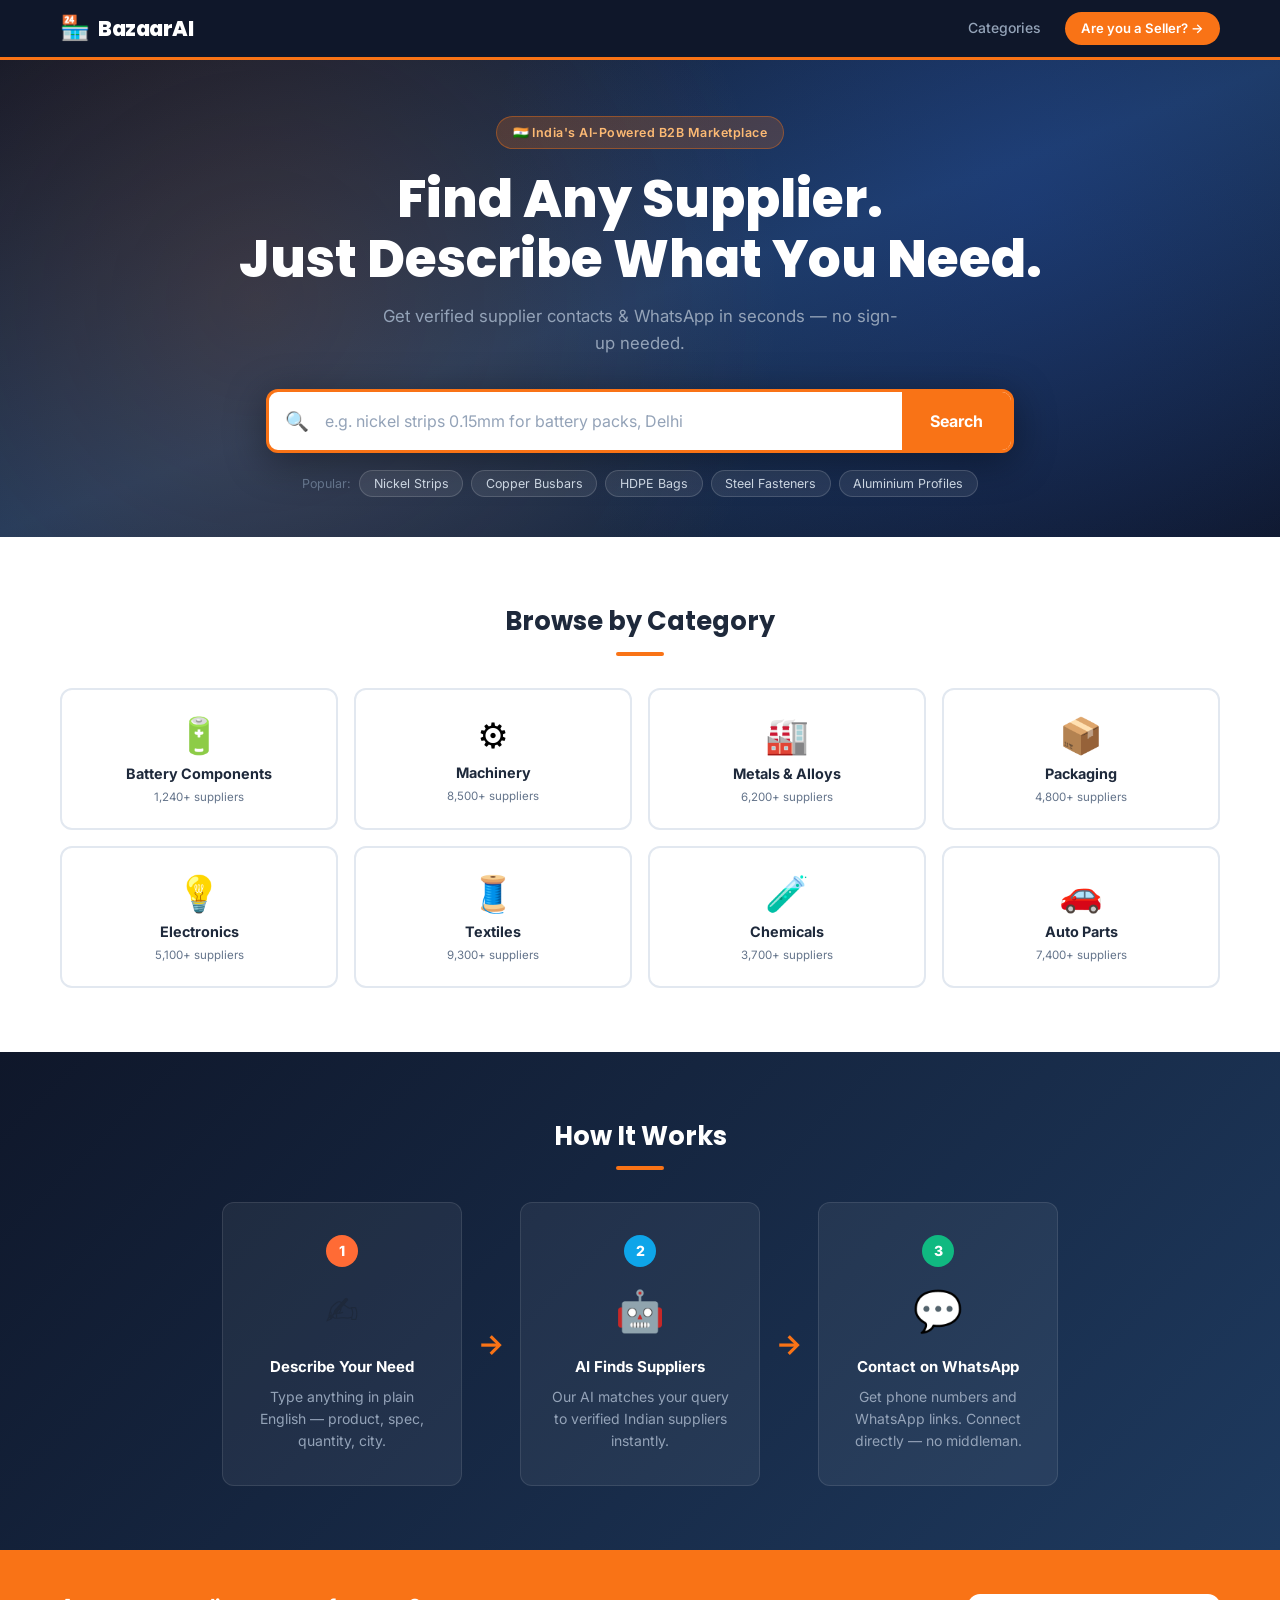
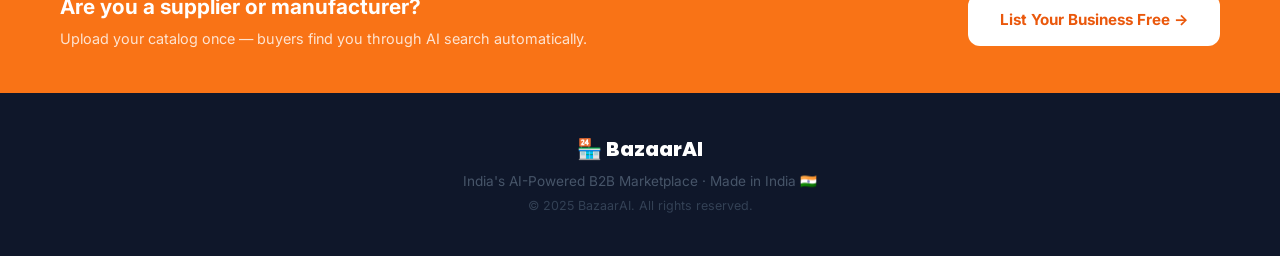
==== commit 5f853f4e: "Redesign: colorful classified-style B2B marketplace - Buyer: simple search bar → AI summary + contac" ====
--- a/index.html
+++ b/index.html
@@ -3,378 +3,150 @@
 <head>
   <meta charset="UTF-8" />
   <meta name="viewport" content="width=device-width, initial-scale=1" />
-  <title>BazaarAI — India's AI-Powered B2B Marketplace</title>
-  <meta name="description" content="Find verified Indian suppliers instantly using natural language AI search. B2B marketplace powered by AI." />
+  <title>BazaarAI — India's B2B Marketplace</title>
   <link rel="preconnect" href="https://fonts.googleapis.com" />
   <link rel="preconnect" href="https://fonts.gstatic.com" crossorigin />
-  <link href="https://fonts.googleapis.com/css2?family=Inter:wght@300;400;500;600;700&family=Poppins:wght@600;700;800&display=swap" rel="stylesheet" />
+  <link href="https://fonts.googleapis.com/css2?family=Inter:wght@400;500;600;700&family=Poppins:wght@700;800&display=swap" rel="stylesheet" />
   <link rel="stylesheet" href="styles.css" />
 </head>
 <body>
 
-<!-- ── AUTH MODAL ── -->
-<div class="modal-overlay" id="authModal">
-  <div class="modal">
-    <button class="modal-close" id="modalClose">×</button>
-    <div class="modal-tabs">
-      <button class="modal-tab active" data-tab="buyer">I'm a Buyer</button>
-      <button class="modal-tab" data-tab="seller">I'm a Seller</button>
-    </div>
-
-    <div class="modal-body" id="tabBuyer">
-      <p class="modal-title">Sign in to BazaarAI</p>
-      <button class="btn-google" id="googleSignIn">
-        <svg viewBox="0 0 24 24"><path fill="#4285F4" d="M22.56 12.25c0-.78-.07-1.53-.2-2.25H12v4.26h5.92c-.26 1.37-1.04 2.53-2.21 3.31v2.77h3.57c2.08-1.92 3.28-4.74 3.28-8.09z"/><path fill="#34A853" d="M12 23c2.97 0 5.46-.98 7.28-2.66l-3.57-2.77c-.98.66-2.23 1.06-3.71 1.06-2.86 0-5.29-1.93-6.16-4.53H2.18v2.84C3.99 20.53 7.7 23 12 23z"/><path fill="#FBBC05" d="M5.84 14.09c-.22-.66-.35-1.36-.35-2.09s.13-1.43.35-2.09V7.07H2.18C1.43 8.55 1 10.22 1 12s.43 3.45 1.18 4.93l3.66-2.84z"/><path fill="#EA4335" d="M12 5.38c1.62 0 3.06.56 4.21 1.64l3.15-3.15C17.45 2.09 14.97 1 12 1 7.7 1 3.99 3.47 2.18 7.07l3.66 2.84c.87-2.6 3.3-4.53 6.16-4.53z"/></svg>
-        Continue with Google
-      </button>
-      <div class="auth-divider"><span>or</span></div>
-      <div class="otp-step" id="otpStep1">
-        <label>Mobile Number
-          <div class="phone-input-row">
-            <span class="country-code">🇮🇳 +91</span>
-            <input type="tel" id="mobileInput" placeholder="Enter 10-digit number" maxlength="10" />
-          </div>
-        </label>
-        <button class="btn btn-primary btn-block" id="sendOtp">Send OTP</button>
-      </div>
-      <div class="otp-step hidden" id="otpStep2">
-        <p class="otp-hint">OTP sent to +91 <span id="mobileDisplay"></span></p>
-        <div class="otp-boxes" id="otpBoxes">
-          <input type="text" maxlength="1" class="otp-box" /><input type="text" maxlength="1" class="otp-box" /><input type="text" maxlength="1" class="otp-box" /><input type="text" maxlength="1" class="otp-box" /><input type="text" maxlength="1" class="otp-box" /><input type="text" maxlength="1" class="otp-box" />
-        </div>
-        <button class="btn btn-primary btn-block" id="verifyOtp">Verify & Sign In</button>
-        <p class="resend-link"><a href="#" id="resendOtp">Resend OTP</a></p>
-      </div>
-    </div>
-
-    <div class="modal-body hidden" id="tabSeller">
-      <p class="modal-title">Grow your business with AI</p>
-      <button class="btn-google" id="googleSignInSeller">
-        <svg viewBox="0 0 24 24"><path fill="#4285F4" d="M22.56 12.25c0-.78-.07-1.53-.2-2.25H12v4.26h5.92c-.26 1.37-1.04 2.53-2.21 3.31v2.77h3.57c2.08-1.92 3.28-4.74 3.28-8.09z"/><path fill="#34A853" d="M12 23c2.97 0 5.46-.98 7.28-2.66l-3.57-2.77c-.98.66-2.23 1.06-3.71 1.06-2.86 0-5.29-1.93-6.16-4.53H2.18v2.84C3.99 20.53 7.7 23 12 23z"/><path fill="#FBBC05" d="M5.84 14.09c-.22-.66-.35-1.36-.35-2.09s.13-1.43.35-2.09V7.07H2.18C1.43 8.55 1 10.22 1 12s.43 3.45 1.18 4.93l3.66-2.84z"/><path fill="#EA4335" d="M12 5.38c1.62 0 3.06.56 4.21 1.64l3.15-3.15C17.45 2.09 14.97 1 12 1 7.7 1 3.99 3.47 2.18 7.07l3.66 2.84c.87-2.6 3.3-4.53 6.16-4.53z"/></svg>
-        Register with Google
-      </button>
-      <div class="auth-divider"><span>or</span></div>
-      <a href="seller.html" class="btn btn-primary btn-block">Create Seller Account →</a>
-    </div>
-  </div>
-</div>
-
-<!-- ── HEADER ── -->
-<header class="header" id="header">
-  <div class="container header-inner">
-    <a href="index.html" class="brand">
-      <div class="brand-icon">B</div>
-      <div class="brand-text">
-        <span class="brand-name">BazaarAI</span>
-        <span class="brand-sub">India's AI B2B Marketplace</span>
-      </div>
+<!-- HEADER -->
+<header class="header">
+  <div class="container hdr-inner">
+    <a href="index.html" class="logo">
+      <span class="logo-icon">🏪</span>
+      <span class="logo-text">BazaarAI</span>
     </a>
-    <nav class="header-nav">
-      <a href="#how-it-works">How it Works</a>
+    <nav class="hdr-nav">
       <a href="#categories">Categories</a>
-      <a href="seller.html">For Sellers</a>
+      <a href="seller.html" class="hdr-seller-link">Are you a Seller? →</a>
     </nav>
-    <div class="header-actions">
-      <button class="btn btn-ghost-dark" id="loginBtn">Sign In</button>
-      <a href="seller.html" class="btn btn-accent">List Your Business</a>
-    </div>
-    <button class="burger" id="burger"><span></span><span></span><span></span></button>
   </div>
 </header>
 
-<!-- ── HERO ── -->
-<section class="hero" id="hero">
-  <div class="hero-bg-grid"></div>
-  <div class="container hero-inner">
-    <div class="hero-badge">
-      <span class="pulse-dot"></span>
-      AI-Powered · 50,000+ Verified Suppliers · India's #1 B2B Search
+<!-- HERO / SEARCH -->
+<section class="hero">
+  <div class="hero-top">
+    <p class="hero-tag">🇮🇳 India's AI-Powered B2B Marketplace</p>
+    <h1>Find Any Supplier.<br />Just Describe What You Need.</h1>
+    <p class="hero-sub">Get verified supplier contacts &amp; WhatsApp in seconds — no sign-up needed.</p>
+  </div>
+
+  <div class="search-wrap">
+    <div class="search-bar">
+      <span class="search-mag">🔍</span>
+      <input
+        type="text"
+        id="queryInput"
+        class="search-input"
+        placeholder="e.g. nickel strips 0.15mm for battery packs, Delhi"
+        autocomplete="off"
+      />
+      <button class="search-go" id="searchBtn">Search</button>
     </div>
-    <h1>Find Any Supplier in India<br /><span class="gradient-text">Just Ask in Plain English</span></h1>
-    <p class="hero-sub">No more endless browsing. Describe what you need and our AI finds the best-matched verified suppliers instantly.</p>
-
-    <!-- AI SEARCH BAR -->
-    <div class="search-container" id="searchContainer">
-      <div class="search-box">
-        <div class="search-icon">
-          <svg viewBox="0 0 24 24"><path d="M12 2C6.48 2 2 6.48 2 12s4.48 10 10 10 10-4.48 10-10S17.52 2 12 2zm-2 14.5v-9l6 4.5-6 4.5z"/></svg>
-        </div>
-        <input type="text" class="search-input" id="searchInput" placeholder="" autocomplete="off" />
-        <div class="search-typewriter" id="searchTypewriter">Ask anything, e.g. "nickel strips for 18650 battery packs"</div>
-        <button class="search-btn" id="searchBtn">
-          <svg viewBox="0 0 24 24"><path d="M2.01 21L23 12 2.01 3 2 10l15 2-15 2z"/></svg>
-        </button>
-      </div>
-      <div class="search-suggestions-row">
-        <span class="sugg-label">Try:</span>
-        <button class="sugg-chip" data-query="nickel strips supplier for battery manufacturing in India">Nickel strips for batteries</button>
-        <button class="sugg-chip" data-query="copper busbar manufacturer with custom dimensions Greater Noida">Copper busbars custom</button>
-        <button class="sugg-chip" data-query="industrial packaging materials HDPE bags Mumbai">HDPE packaging bags</button>
-        <button class="sugg-chip" data-query="steel fasteners bolts nuts bulk order Delhi NCR">Steel fasteners bulk</button>
-      </div>
-    </div>
-
-    <!-- HERO STATS -->
-    <div class="hero-stats">
-      <div class="hstat"><span class="hstat-n">50K+</span><span class="hstat-l">Verified Suppliers</span></div>
-      <div class="hstat-div"></div>
-      <div class="hstat"><span class="hstat-n">2M+</span><span class="hstat-l">Products Listed</span></div>
-      <div class="hstat-div"></div>
-      <div class="hstat"><span class="hstat-n">&lt; 2s</span><span class="hstat-l">AI Search Speed</span></div>
-      <div class="hstat-div"></div>
-      <div class="hstat"><span class="hstat-n">WhatsApp</span><span class="hstat-l">Direct Connect</span></div>
+    <div class="search-chips">
+      <span class="chip-label">Popular:</span>
+      <button class="chip" data-q="nickel strips for battery manufacturing">Nickel Strips</button>
+      <button class="chip" data-q="copper busbars custom size">Copper Busbars</button>
+      <button class="chip" data-q="HDPE packaging bags bulk order">HDPE Bags</button>
+      <button class="chip" data-q="steel fasteners bolts nuts wholesale">Steel Fasteners</button>
+      <button class="chip" data-q="aluminium extrusions profiles manufacturer">Aluminium Profiles</button>
     </div>
   </div>
 </section>
 
-<!-- ── AI SEARCH RESULTS (hidden initially) ── -->
-<section class="results-section hidden" id="resultsSection">
-  <div class="container results-layout">
+<!-- RESULTS (hidden until search) -->
+<section class="results-wrap" id="resultsWrap" style="display:none">
+  <div class="container">
+    <div class="results-meta">
+      <p class="results-query" id="resultsQuery"></p>
+      <button class="clear-btn" id="clearBtn">← New Search</button>
+    </div>
+    <div class="ai-answer-box" id="aiAnswerBox"></div>
+    <div class="contacts-grid" id="contactsGrid"></div>
+  </div>
+</section>
 
-    <!-- AI CHAT PANEL -->
-    <div class="ai-panel">
-      <div class="ai-header">
-        <div class="ai-avatar">AI</div>
-        <div>
-          <p class="ai-name">BazaarAI Assistant</p>
-          <p class="ai-status" id="aiStatus">Searching suppliers…</p>
-        </div>
+<!-- CATEGORIES -->
+<section class="categories" id="categories">
+  <div class="container">
+    <h2 class="sec-title">Browse by Category</h2>
+    <div class="cat-grid">
+      <button class="cat-tile" style="--c:#ff6b35" data-q="battery components nickel strip copper busbar manufacturer India">
+        <span>🔋</span><strong>Battery Components</strong><small>1,240+ suppliers</small>
+      </button>
+      <button class="cat-tile" style="--c:#0ea5e9" data-q="industrial machinery CNC equipment manufacturer India">
+        <span>⚙️</span><strong>Machinery</strong><small>8,500+ suppliers</small>
+      </button>
+      <button class="cat-tile" style="--c:#8b5cf6" data-q="steel iron aluminium metal raw material supplier bulk">
+        <span>🏭</span><strong>Metals & Alloys</strong><small>6,200+ suppliers</small>
+      </button>
+      <button class="cat-tile" style="--c:#10b981" data-q="HDPE PP industrial packaging material bags manufacturer">
+        <span>📦</span><strong>Packaging</strong><small>4,800+ suppliers</small>
+      </button>
+      <button class="cat-tile" style="--c:#f59e0b" data-q="PCB electronic components sensors relays manufacturer India">
+        <span>💡</span><strong>Electronics</strong><small>5,100+ suppliers</small>
+      </button>
+      <button class="cat-tile" style="--c:#ef4444" data-q="cotton polyester textile fabric yarn wholesale manufacturer">
+        <span>🧵</span><strong>Textiles</strong><small>9,300+ suppliers</small>
+      </button>
+      <button class="cat-tile" style="--c:#06b6d4" data-q="industrial chemical raw material polymer supplier">
+        <span>🧪</span><strong>Chemicals</strong><small>3,700+ suppliers</small>
+      </button>
+      <button class="cat-tile" style="--c:#84cc16" data-q="automobile auto parts engine components spare parts manufacturer">
+        <span>🚗</span><strong>Auto Parts</strong><small>7,400+ suppliers</small>
+      </button>
+    </div>
+  </div>
+</section>
+
+<!-- HOW IT WORKS -->
+<section class="how-section">
+  <div class="container">
+    <h2 class="sec-title">How It Works</h2>
+    <div class="how-steps">
+      <div class="how-step">
+        <div class="how-num" style="background:#ff6b35">1</div>
+        <div class="how-icon">✍️</div>
+        <h4>Describe Your Need</h4>
+        <p>Type anything in plain English — product, spec, quantity, city.</p>
       </div>
-      <div class="ai-messages" id="aiMessages"></div>
-      <div class="ai-input-row">
-        <input type="text" class="ai-followup" id="aiFollowup" placeholder="Refine your search…" />
-        <button class="search-btn small" id="aiFolowupBtn">
-          <svg viewBox="0 0 24 24"><path d="M2.01 21L23 12 2.01 3 2 10l15 2-15 2z"/></svg>
-        </button>
+      <div class="how-arrow">→</div>
+      <div class="how-step">
+        <div class="how-num" style="background:#0ea5e9">2</div>
+        <div class="how-icon">🤖</div>
+        <h4>AI Finds Suppliers</h4>
+        <p>Our AI matches your query to verified Indian suppliers instantly.</p>
       </div>
-    </div>
-
-    <!-- RESULTS PANEL -->
-    <div class="results-panel">
-      <div class="results-toolbar">
-        <p class="results-count" id="resultsCount"></p>
-        <div class="results-filters">
-          <select class="filter-select" id="sortFilter">
-            <option value="relevance">Sort: Relevance</option>
-            <option value="rating">Sort: Rating</option>
-            <option value="response">Sort: Response Time</option>
-          </select>
-          <select class="filter-select" id="locationFilter">
-            <option value="">All Locations</option>
-            <option>Delhi NCR</option>
-            <option>Mumbai</option>
-            <option>Pune</option>
-            <option>Bangalore</option>
-            <option>Surat</option>
-            <option>Ahmedabad</option>
-          </select>
-        </div>
-      </div>
-      <div class="supplier-grid" id="supplierGrid"></div>
-      <div class="load-more-wrap">
-        <button class="btn btn-outline" id="loadMore">Load More Suppliers</button>
+      <div class="how-arrow">→</div>
+      <div class="how-step">
+        <div class="how-num" style="background:#10b981">3</div>
+        <div class="how-icon">💬</div>
+        <h4>Contact on WhatsApp</h4>
+        <p>Get phone numbers and WhatsApp links. Connect directly — no middleman.</p>
       </div>
     </div>
   </div>
 </section>
 
-<!-- ── HOW IT WORKS ── -->
-<section class="how-it-works" id="how-it-works">
-  <div class="container">
-    <div class="section-head">
-      <p class="eyebrow">Simple & Fast</p>
-      <h2>How BazaarAI Works</h2>
-      <p class="section-lead">From query to supplier contact in under 60 seconds.</p>
+<!-- SELLER CTA STRIP -->
+<section class="seller-strip">
+  <div class="container seller-strip-inner">
+    <div>
+      <h3>Are you a supplier or manufacturer?</h3>
+      <p>Upload your catalog once — buyers find you through AI search automatically.</p>
     </div>
-    <div class="hiw-tabs">
-      <button class="hiw-tab active" data-role="buyer">For Buyers</button>
-      <button class="hiw-tab" data-role="seller">For Sellers</button>
-    </div>
-    <div class="hiw-steps" id="hiwBuyer">
-      <div class="hiw-step">
-        <div class="step-num">1</div>
-        <div class="step-icon">🔍</div>
-        <h4>Describe Your Need</h4>
-        <p>Type your requirement in plain English — product name, specs, quantity, location. No filters needed.</p>
-      </div>
-      <div class="hiw-connector"></div>
-      <div class="hiw-step">
-        <div class="step-num">2</div>
-        <div class="step-icon">🤖</div>
-        <h4>AI Finds Matches</h4>
-        <p>Our AI understands your intent, searches verified supplier data, and ranks the best matches.</p>
-      </div>
-      <div class="hiw-connector"></div>
-      <div class="hiw-step">
-        <div class="step-num">3</div>
-        <div class="step-icon">💬</div>
-        <h4>Connect via WhatsApp</h4>
-        <p>One click to open WhatsApp with the supplier. Your requirement is pre-filled. No back-and-forth.</p>
-      </div>
-    </div>
-    <div class="hiw-steps hidden" id="hiwSeller">
-      <div class="hiw-step">
-        <div class="step-num">1</div>
-        <div class="step-icon">📋</div>
-        <h4>Register & Upload</h4>
-        <p>Sign up with Google. Upload your catalog, product docs, and business details in any format.</p>
-      </div>
-      <div class="hiw-connector"></div>
-      <div class="hiw-step">
-        <div class="step-num">2</div>
-        <div class="step-icon">⚡</div>
-        <h4>AI Structures Your Data</h4>
-        <p>Our AI reads your documents and automatically creates searchable product listings, FAQs, and metadata.</p>
-      </div>
-      <div class="hiw-connector"></div>
-      <div class="hiw-step">
-        <div class="step-num">3</div>
-        <div class="step-icon">📈</div>
-        <h4>Get Qualified Leads</h4>
-        <p>Buyers with real intent find you through AI search. You get WhatsApp messages from ready-to-buy customers.</p>
-      </div>
-    </div>
+    <a href="seller.html" class="btn-strip">List Your Business Free →</a>
   </div>
 </section>
 
-<!-- ── CATEGORIES ── -->
-<section class="categories" id="categories">
-  <div class="container">
-    <div class="section-head">
-      <p class="eyebrow">Browse by Industry</p>
-      <h2>50+ Product Categories</h2>
-    </div>
-    <div class="cat-grid">
-      <button class="cat-card" data-query="nickel strips copper busbars battery components manufacturer India">
-        <span class="cat-emoji">🔋</span>
-        <span class="cat-name">Battery Components</span>
-        <span class="cat-count">1,240 suppliers</span>
-      </button>
-      <button class="cat-card" data-query="industrial machinery CNC lathe machine manufacturer India">
-        <span class="cat-emoji">⚙️</span>
-        <span class="cat-name">Machinery & Equipment</span>
-        <span class="cat-count">8,500 suppliers</span>
-      </button>
-      <button class="cat-card" data-query="steel iron metal raw material supplier bulk India">
-        <span class="cat-emoji">🏭</span>
-        <span class="cat-name">Metals & Alloys</span>
-        <span class="cat-count">6,200 suppliers</span>
-      </button>
-      <button class="cat-card" data-query="industrial packaging HDPE PP bags material supplier">
-        <span class="cat-emoji">📦</span>
-        <span class="cat-name">Packaging Materials</span>
-        <span class="cat-count">4,800 suppliers</span>
-      </button>
-      <button class="cat-card" data-query="electronic components PCB sensors industrial electronics manufacturer">
-        <span class="cat-emoji">💡</span>
-        <span class="cat-name">Electronics & Components</span>
-        <span class="cat-count">5,100 suppliers</span>
-      </button>
-      <button class="cat-card" data-query="textile fabric yarn manufacturer wholesale India">
-        <span class="cat-emoji">🧵</span>
-        <span class="cat-name">Textiles & Fabrics</span>
-        <span class="cat-count">9,300 suppliers</span>
-      </button>
-      <button class="cat-card" data-query="chemical industrial raw material supplier manufacturer India">
-        <span class="cat-emoji">🧪</span>
-        <span class="cat-name">Chemicals & Polymers</span>
-        <span class="cat-count">3,700 suppliers</span>
-      </button>
-      <button class="cat-card" data-query="auto parts automobile components spare parts manufacturer India">
-        <span class="cat-emoji">🚗</span>
-        <span class="cat-name">Auto Components</span>
-        <span class="cat-count">7,400 suppliers</span>
-      </button>
-    </div>
-  </div>
-</section>
-
-<!-- ── AI DEMO ── -->
-<section class="ai-demo">
-  <div class="container ai-demo-inner">
-    <div class="ai-demo-text">
-      <p class="eyebrow">See it in Action</p>
-      <h2>AI That Understands B2B Context</h2>
-      <p class="section-lead">Unlike keyword search, BazaarAI understands what you actually need — specs, quantities, certifications, location.</p>
-      <ul class="ai-features">
-        <li><span class="feat-icon">🎯</span><div><strong>Intent Understanding</strong><p>Knows "bulk" means wholesale pricing. Knows "sample" means small MOQ.</p></div></li>
-        <li><span class="feat-icon">🗺️</span><div><strong>Location Aware</strong><p>Automatically prioritises suppliers near your delivery location.</p></div></li>
-        <li><span class="feat-icon">📄</span><div><strong>Spec Matching</strong><p>Matches your technical specs (dimensions, grade, purity) to supplier capabilities.</p></div></li>
-        <li><span class="feat-icon">⚡</span><div><strong>Instant Results</strong><p>No form filling. No category navigation. Results in under 2 seconds.</p></div></li>
-      </ul>
-    </div>
-    <div class="ai-demo-mockup">
-      <div class="mockup-window">
-        <div class="mockup-bar"><span></span><span></span><span></span></div>
-        <div class="mockup-chat" id="mockupChat">
-          <div class="mockup-msg user">I need pure nickel strips, 0.15mm thick, 8mm wide, min 100kg, Delhi delivery</div>
-          <div class="mockup-msg ai typing" id="mockupTyping">
-            <span class="dot"></span><span class="dot"></span><span class="dot"></span>
-          </div>
-        </div>
-      </div>
-    </div>
-  </div>
-</section>
-
-<!-- ── TRUST ── -->
-<section class="trust-section">
-  <div class="container">
-    <div class="trust-grid">
-      <div class="trust-item">
-        <div class="trust-icon">🛡️</div>
-        <h4>Verified Suppliers</h4>
-        <p>GST, MSME, and business docs verified before listing.</p>
-      </div>
-      <div class="trust-item">
-        <div class="trust-icon">🔒</div>
-        <h4>Secure Login</h4>
-        <p>Google OAuth + OTP authentication. No passwords to remember.</p>
-      </div>
-      <div class="trust-item">
-        <div class="trust-icon">💬</div>
-        <h4>WhatsApp First</h4>
-        <p>Connect directly on WhatsApp — the way India does business.</p>
-      </div>
-      <div class="trust-item">
-        <div class="trust-icon">🤖</div>
-        <h4>AI-Powered</h4>
-        <p>Natural language search built for Indian SME requirements.</p>
-      </div>
-    </div>
-  </div>
-</section>
-
-<!-- ── CTA ── -->
-<section class="cta-section">
-  <div class="container cta-inner">
-    <h2>Ready to find suppliers smarter?</h2>
-    <p>Join 50,000+ Indian businesses already using BazaarAI</p>
-    <div class="cta-actions">
-      <button class="btn btn-white btn-lg" id="ctaBuyerBtn">Start Searching Free</button>
-      <a href="seller.html" class="btn btn-outline-white btn-lg">List Your Business</a>
-    </div>
-  </div>
-</section>
-
-<!-- ── FOOTER ── -->
+<!-- FOOTER -->
 <footer class="footer">
-  <div class="container footer-inner">
-    <div class="footer-brand">
-      <div class="brand-icon">B</div>
-      <div>
-        <p class="brand-name">BazaarAI</p>
-        <p class="footer-tagline">India's AI-Powered B2B Marketplace</p>
-      </div>
-    </div>
-    <div class="footer-links-grid">
-      <div><p class="fl-head">Platform</p><a href="#">Search Suppliers</a><a href="seller.html">Sell on BazaarAI</a><a href="#">Pricing</a></div>
-      <div><p class="fl-head">Company</p><a href="#">About</a><a href="#">Blog</a><a href="#">Careers</a></div>
-      <div><p class="fl-head">Support</p><a href="#">Help Center</a><a href="#">Contact</a><a href="#">Terms</a></div>
-    </div>
-  </div>
-  <div class="footer-bottom">
-    <div class="container"><p>© 2025 BazaarAI. Made in India 🇮🇳</p><p>AI-powered B2B search for Indian SMEs</p></div>
+  <div class="container ftr-inner">
+    <p class="ftr-logo">🏪 BazaarAI</p>
+    <p class="ftr-sub">India's AI-Powered B2B Marketplace · Made in India 🇮🇳</p>
+    <p class="ftr-copy">© 2025 BazaarAI. All rights reserved.</p>
   </div>
 </footer>
 
--- a/styles.css
+++ b/styles.css
@@ -1,432 +1,813 @@
 /* ── TOKENS ── */
 :root {
+  --orange: #f97316;
+  --orange-dark: #ea580c;
+  --orange-light: #fff7ed;
+  --blue: #1d4ed8;
+  --blue-light: #eff6ff;
+  --green: #16a34a;
+  --green-light: #f0fdf4;
   --ink: #1e293b;
   --muted: #64748b;
-  --accent: #f97316;
-  --accent-dark: #ea580c;
-  --accent-light: #fff7ed;
-  --primary: #1a56db;
-  --primary-dark: #1447c0;
-  --primary-light: #eff6ff;
-  --navy: #0f172a;
-  --navy-mid: #1e293b;
+  --line: #e2e8f0;
   --surface: #ffffff;
   --surface-alt: #f8fafc;
-  --line: #e2e8f0;
+  --navy: #0f172a;
   --wa: #25d366;
-  --radius: 14px;
+  --radius: 12px;
   --radius-sm: 8px;
-  --radius-xs: 6px;
-  --shadow-sm: 0 1px 3px rgba(15,23,42,.08);
-  --shadow: 0 4px 20px rgba(15,23,42,.10);
-  --shadow-lg: 0 16px 48px rgba(15,23,42,.18);
-  --header-h: 64px;
+  --shadow: 0 4px 24px rgba(15,23,42,.10);
+  --shadow-lg: 0 12px 40px rgba(15,23,42,.16);
+  --header-h: 60px;
 }
 
 *, *::before, *::after { box-sizing: border-box; margin: 0; padding: 0; }
 html { scroll-behavior: smooth; }
-body { font-family: "Inter", system-ui, sans-serif; color: var(--ink); background: var(--surface); line-height: 1.6; font-size: 15px; }
+body { font-family: "Inter", system-ui, sans-serif; color: var(--ink); background: var(--surface); font-size: 15px; line-height: 1.6; }
+a { color: inherit; text-decoration: none; }
 img { max-width: 100%; display: block; }
-a { color: inherit; text-decoration: none; }
-ul { list-style: none; }
 input, select, textarea, button { font-family: inherit; }
-
-/* ── UTIL ── */
-.container { width: min(1200px, 94vw); margin: 0 auto; }
 .hidden { display: none !important; }
-.eyebrow { font-size: .72rem; font-weight: 700; letter-spacing: .1em; text-transform: uppercase; color: var(--primary); margin-bottom: .5rem; }
-.section-head { text-align: center; max-width: 640px; margin: 0 auto 3rem; }
-.section-head h2 { font-family: "Poppins", sans-serif; font-size: clamp(1.6rem,3vw,2.2rem); font-weight: 700; margin-bottom: .6rem; }
-.section-lead { color: var(--muted); font-size: 1rem; }
-.gradient-text { background: linear-gradient(135deg, #f97316 0%, #f43f5e 50%, #a855f7 100%); -webkit-background-clip: text; -webkit-text-fill-color: transparent; background-clip: text; }
-
-/* ── BUTTONS ── */
-.btn { display: inline-flex; align-items: center; justify-content: center; gap: .45rem; padding: .6rem 1.3rem; border-radius: var(--radius-sm); font-size: .875rem; font-weight: 600; cursor: pointer; border: 2px solid transparent; transition: all .15s; white-space: nowrap; }
-.btn-accent { background: var(--accent); color: #fff; border-color: var(--accent); }
-.btn-accent:hover { background: var(--accent-dark); border-color: var(--accent-dark); }
-.btn-primary { background: var(--primary); color: #fff; border-color: var(--primary); }
-.btn-primary:hover { background: var(--primary-dark); border-color: var(--primary-dark); }
-.btn-outline { background: transparent; color: var(--primary); border-color: var(--primary); }
-.btn-outline:hover { background: var(--primary-light); }
-.btn-ghost-dark { background: transparent; color: var(--ink); border-color: var(--line); }
-.btn-ghost-dark:hover { background: var(--surface-alt); }
-.btn-white { background: #fff; color: var(--ink); border-color: #fff; font-weight: 700; }
-.btn-white:hover { background: #f1f5f9; }
-.btn-outline-white { background: transparent; color: #fff; border-color: rgba(255,255,255,.5); }
-.btn-outline-white:hover { background: rgba(255,255,255,.1); }
-.btn-wa { background: var(--wa); color: #fff; border-color: var(--wa); font-size: .8rem; padding: .4rem .9rem; }
-.btn-wa:hover { background: #1da851; }
-.btn-lg { padding: .85rem 2rem; font-size: 1rem; border-radius: var(--radius); }
-.btn-block { width: 100%; }
-.tiny { padding: .35rem .8rem; font-size: .78rem; }
+
+/* ── CONTAINER ── */
+.container { width: min(1160px, 94vw); margin: 0 auto; }
 
 /* ── HEADER ── */
-.header { position: sticky; top: 0; z-index: 100; background: var(--navy); height: var(--header-h); border-bottom: 1px solid rgba(255,255,255,.07); }
-.header-inner { display: flex; align-items: center; height: 100%; gap: 1.5rem; }
-.brand { display: flex; align-items: center; gap: .75rem; flex-shrink: 0; }
-.brand-icon { width: 38px; height: 38px; background: linear-gradient(135deg, var(--accent), #f43f5e); border-radius: 10px; display: flex; align-items: center; justify-content: center; font-family: "Poppins", sans-serif; font-weight: 800; font-size: 1.1rem; color: #fff; flex-shrink: 0; }
-.brand-text { display: flex; flex-direction: column; line-height: 1.2; }
-.brand-name { font-family: "Poppins", sans-serif; font-weight: 700; font-size: .95rem; color: #fff; }
-.brand-sub { font-size: .68rem; color: #64748b; }
-.header-nav { display: flex; align-items: center; gap: 1.75rem; margin-left: auto; }
-.header-nav a { color: #94a3b8; font-size: .875rem; font-weight: 500; transition: color .15s; }
-.header-nav a:hover { color: #fff; }
-.header-actions { display: flex; align-items: center; gap: .75rem; }
-.burger { display: none; flex-direction: column; gap: 5px; padding: 6px; background: none; border: none; cursor: pointer; margin-left: auto; }
-.burger span { display: block; width: 22px; height: 2px; background: #fff; border-radius: 2px; }
+.header {
+  height: var(--header-h);
+  background: var(--navy);
+  position: sticky;
+  top: 0;
+  z-index: 100;
+  border-bottom: 3px solid var(--orange);
+}
+.hdr-inner {
+  display: flex;
+  align-items: center;
+  justify-content: space-between;
+  height: 100%;
+}
+.logo {
+  display: flex;
+  align-items: center;
+  gap: .5rem;
+}
+.logo-icon { font-size: 1.5rem; }
+.logo-text {
+  font-family: "Poppins", sans-serif;
+  font-weight: 800;
+  font-size: 1.3rem;
+  color: #fff;
+  letter-spacing: -.5px;
+}
+.hdr-nav {
+  display: flex;
+  align-items: center;
+  gap: 1.5rem;
+}
+.hdr-nav a {
+  color: #94a3b8;
+  font-size: .875rem;
+  font-weight: 500;
+  transition: color .15s;
+}
+.hdr-nav a:hover { color: #fff; }
+.hdr-seller-link {
+  background: var(--orange);
+  color: #fff !important;
+  padding: .4rem 1rem;
+  border-radius: 99px;
+  font-weight: 600 !important;
+  font-size: .82rem !important;
+}
+.hdr-seller-link:hover { background: var(--orange-dark) !important; }
 
 /* ── HERO ── */
-.hero { position: relative; background: var(--navy); overflow: hidden; padding: 4.5rem 0 5rem; }
-.hero-bg-grid {
-  position: absolute; inset: 0; pointer-events: none;
-  background-image: linear-gradient(rgba(255,255,255,.03) 1px, transparent 1px), linear-gradient(90deg, rgba(255,255,255,.03) 1px, transparent 1px);
-  background-size: 60px 60px;
-}
-.hero-bg-grid::after { content: ''; position: absolute; inset: 0; background: radial-gradient(ellipse 70% 60% at 50% 40%, rgba(249,115,22,.12) 0%, transparent 70%); }
-.hero-inner { position: relative; display: flex; flex-direction: column; align-items: center; text-align: center; gap: 2rem; }
-.hero-badge { display: inline-flex; align-items: center; gap: .6rem; background: rgba(255,255,255,.07); border: 1px solid rgba(255,255,255,.12); border-radius: 99px; padding: .4rem 1rem; font-size: .78rem; color: #94a3b8; font-weight: 500; }
-.pulse-dot { width: 8px; height: 8px; background: #22c55e; border-radius: 50%; animation: pulse 2s infinite; flex-shrink: 0; }
-@keyframes pulse { 0%,100%{opacity:1;transform:scale(1)} 50%{opacity:.5;transform:scale(1.3)} }
-.hero-inner h1 { font-family: "Poppins", sans-serif; font-size: clamp(2rem,5vw,3.5rem); font-weight: 800; color: #fff; line-height: 1.1; }
-.hero-sub { color: #94a3b8; font-size: 1.1rem; max-width: 560px; }
-
-/* ── SEARCH ── */
-.search-container { width: 100%; max-width: 760px; }
-.search-box { position: relative; display: flex; align-items: center; background: #fff; border-radius: var(--radius); box-shadow: 0 8px 40px rgba(0,0,0,.35); overflow: hidden; border: 2px solid transparent; transition: border-color .2s, box-shadow .2s; }
-.search-box:focus-within { border-color: var(--accent); box-shadow: 0 8px 40px rgba(249,115,22,.25); }
-.search-icon { width: 52px; height: 56px; display: flex; align-items: center; justify-content: center; flex-shrink: 0; }
-.search-icon svg { width: 20px; height: 20px; fill: var(--accent); }
-.search-input { flex: 1; height: 56px; border: none; outline: none; font-size: 1rem; color: var(--ink); background: transparent; padding-right: .5rem; position: relative; z-index: 1; }
-.search-typewriter { position: absolute; left: 52px; top: 50%; transform: translateY(-50%); color: #94a3b8; font-size: 1rem; pointer-events: none; white-space: nowrap; overflow: hidden; transition: opacity .2s; }
-.search-input:focus ~ .search-typewriter,
-.search-input:not(:placeholder-shown) ~ .search-typewriter { opacity: 0; }
-.search-btn { width: 56px; height: 56px; border: none; background: var(--accent); color: #fff; cursor: pointer; display: flex; align-items: center; justify-content: center; transition: background .15s; flex-shrink: 0; }
-.search-btn:hover { background: var(--accent-dark); }
-.search-btn svg { width: 20px; height: 20px; fill: #fff; }
-.search-btn.small { width: 40px; height: 40px; border-radius: var(--radius-xs); }
-.search-suggestions-row { display: flex; align-items: center; gap: .6rem; margin-top: .9rem; flex-wrap: wrap; justify-content: center; }
-.sugg-label { font-size: .78rem; color: #64748b; }
-.sugg-chip { background: rgba(255,255,255,.08); border: 1px solid rgba(255,255,255,.12); color: #cbd5e1; border-radius: 99px; padding: .3rem .8rem; font-size: .78rem; cursor: pointer; transition: all .15s; }
-.sugg-chip:hover { background: rgba(249,115,22,.2); border-color: var(--accent); color: #fff; }
-
-/* ── HERO STATS ── */
-.hero-stats { display: flex; align-items: center; gap: 2rem; padding: 1.25rem 2rem; background: rgba(255,255,255,.04); border: 1px solid rgba(255,255,255,.08); border-radius: var(--radius); }
-.hstat { text-align: center; }
-.hstat-n { display: block; font-family: "Poppins",sans-serif; font-size: 1.35rem; font-weight: 700; color: #fff; }
-.hstat-l { font-size: .7rem; color: #64748b; text-transform: uppercase; letter-spacing: .05em; }
-.hstat-div { width: 1px; height: 36px; background: rgba(255,255,255,.1); }
+.hero {
+  background: linear-gradient(160deg, #0f172a 0%, #1e3a5f 50%, #0f172a 100%);
+  padding: 3.5rem 0 0;
+  text-align: center;
+  position: relative;
+  overflow: hidden;
+}
+.hero::before {
+  content: '';
+  position: absolute;
+  inset: 0;
+  background:
+    radial-gradient(circle at 20% 50%, rgba(249,115,22,.15) 0%, transparent 50%),
+    radial-gradient(circle at 80% 30%, rgba(29,78,216,.2) 0%, transparent 50%);
+  pointer-events: none;
+}
+.hero-top {
+  position: relative;
+  padding: 0 1rem;
+}
+.hero-tag {
+  display: inline-block;
+  background: rgba(249,115,22,.2);
+  border: 1px solid rgba(249,115,22,.4);
+  color: #fdba74;
+  font-size: .78rem;
+  font-weight: 600;
+  padding: .35rem 1rem;
+  border-radius: 99px;
+  margin-bottom: 1.25rem;
+  letter-spacing: .04em;
+}
+.hero h1 {
+  font-family: "Poppins", sans-serif;
+  font-size: clamp(2rem, 5vw, 3.25rem);
+  font-weight: 800;
+  color: #fff;
+  line-height: 1.15;
+  margin-bottom: .9rem;
+}
+.hero-sub {
+  color: #94a3b8;
+  font-size: 1.05rem;
+  max-width: 520px;
+  margin: 0 auto 2rem;
+}
+
+/* ── SEARCH BAR ── */
+.search-wrap {
+  position: relative;
+  max-width: 780px;
+  margin: 0 auto;
+  padding: 0 1rem;
+}
+.search-bar {
+  display: flex;
+  align-items: center;
+  background: #fff;
+  border-radius: var(--radius);
+  box-shadow: 0 8px 40px rgba(0,0,0,.4);
+  overflow: hidden;
+  border: 3px solid var(--orange);
+}
+.search-mag {
+  padding: 0 1rem;
+  font-size: 1.2rem;
+  flex-shrink: 0;
+}
+.search-input {
+  flex: 1;
+  height: 58px;
+  border: none;
+  outline: none;
+  font-size: 1rem;
+  color: var(--ink);
+  background: transparent;
+}
+.search-input::placeholder { color: #94a3b8; }
+.search-go {
+  height: 58px;
+  padding: 0 1.75rem;
+  background: var(--orange);
+  color: #fff;
+  border: none;
+  font-size: 1rem;
+  font-weight: 700;
+  cursor: pointer;
+  transition: background .15s;
+  flex-shrink: 0;
+}
+.search-go:hover { background: var(--orange-dark); }
+
+/* Category chips */
+.search-chips {
+  display: flex;
+  align-items: center;
+  gap: .5rem;
+  flex-wrap: wrap;
+  justify-content: center;
+  padding: 1.1rem 0 2.5rem;
+}
+.chip-label { color: #64748b; font-size: .78rem; }
+.chip {
+  background: rgba(255,255,255,.08);
+  border: 1px solid rgba(255,255,255,.15);
+  color: #cbd5e1;
+  border-radius: 99px;
+  padding: .3rem .85rem;
+  font-size: .78rem;
+  cursor: pointer;
+  transition: all .15s;
+}
+.chip:hover {
+  background: var(--orange);
+  border-color: var(--orange);
+  color: #fff;
+}
 
 /* ── RESULTS ── */
-.results-section { padding: 2rem 0 4rem; background: var(--surface-alt); }
-.results-layout { display: grid; grid-template-columns: 340px 1fr; gap: 2rem; align-items: start; }
-.ai-panel { background: var(--navy); border-radius: var(--radius); overflow: hidden; position: sticky; top: calc(var(--header-h) + 1rem); }
-.ai-header { display: flex; align-items: center; gap: .75rem; padding: 1rem 1.25rem; border-bottom: 1px solid rgba(255,255,255,.08); }
-.ai-avatar { width: 36px; height: 36px; background: linear-gradient(135deg,var(--accent),#f43f5e); border-radius: 50%; display: flex; align-items: center; justify-content: center; font-size: .75rem; font-weight: 700; color: #fff; flex-shrink: 0; }
-.ai-name { color: #fff; font-weight: 600; font-size: .875rem; }
-.ai-status { color: #64748b; font-size: .75rem; }
-.ai-messages { padding: 1.25rem; display: flex; flex-direction: column; gap: 1rem; min-height: 200px; max-height: 420px; overflow-y: auto; }
-.ai-msg { border-radius: var(--radius-sm); padding: .875rem 1rem; font-size: .875rem; line-height: 1.6; }
-.ai-msg.user { background: rgba(249,115,22,.15); color: #fed7aa; align-self: flex-end; max-width: 90%; }
-.ai-msg.bot { background: rgba(255,255,255,.06); color: #e2e8f0; }
-.ai-msg.bot strong { color: #fff; }
-.ai-msg.bot ul { margin: .5rem 0 0 1rem; list-style: disc; }
-.ai-msg.bot ul li { margin-bottom: .2rem; color: #94a3b8; font-size: .82rem; }
-.typing-dots span { display: inline-block; width: 6px; height: 6px; background: #94a3b8; border-radius: 50%; margin: 0 2px; animation: blink 1.2s infinite; }
-.typing-dots span:nth-child(2) { animation-delay: .2s; }
-.typing-dots span:nth-child(3) { animation-delay: .4s; }
-@keyframes blink { 0%,80%,100%{opacity:.2} 40%{opacity:1} }
-.ai-input-row { display: flex; align-items: center; gap: .5rem; padding: .75rem 1rem; border-top: 1px solid rgba(255,255,255,.08); }
-.ai-followup { flex: 1; background: rgba(255,255,255,.06); border: 1px solid rgba(255,255,255,.1); border-radius: var(--radius-xs); padding: .5rem .75rem; color: #fff; font-size: .85rem; outline: none; }
-.ai-followup::placeholder { color: #475569; }
-.ai-followup:focus { border-color: var(--accent); }
-
-/* ── SUPPLIER CARDS ── */
-.results-toolbar { display: flex; align-items: center; justify-content: space-between; margin-bottom: 1.25rem; flex-wrap: wrap; gap: .75rem; }
-.results-count { font-size: .875rem; color: var(--muted); font-weight: 500; }
-.results-filters { display: flex; gap: .75rem; }
-.filter-select { padding: .45rem .75rem; border: 1px solid var(--line); border-radius: var(--radius-xs); font-size: .82rem; background: #fff; color: var(--ink); cursor: pointer; outline: none; }
-.supplier-grid { display: flex; flex-direction: column; gap: 1rem; }
-.supplier-card { background: #fff; border: 1px solid var(--line); border-radius: var(--radius); padding: 1.25rem; transition: box-shadow .2s, border-color .2s; display: grid; grid-template-columns: auto 1fr auto; gap: 1rem; align-items: start; }
-.supplier-card:hover { box-shadow: var(--shadow); border-color: #bfdbfe; }
-.sc-avatar { width: 52px; height: 52px; border-radius: var(--radius-sm); background: linear-gradient(135deg,var(--primary-light),#dbeafe); display: flex; align-items: center; justify-content: center; font-family: "Poppins",sans-serif; font-weight: 700; font-size: 1.1rem; color: var(--primary); flex-shrink: 0; }
-.sc-body { min-width: 0; }
-.sc-top { display: flex; align-items: center; gap: .6rem; flex-wrap: wrap; margin-bottom: .3rem; }
-.sc-name { font-weight: 700; font-size: 1rem; }
-.sc-verified { background: #dcfce7; color: #16a34a; font-size: .65rem; font-weight: 700; padding: .2rem .5rem; border-radius: 99px; }
-.sc-rating { display: flex; align-items: center; gap: .25rem; font-size: .78rem; font-weight: 600; color: #92400e; background: #fef3c7; padding: .2rem .5rem; border-radius: 99px; }
-.sc-location { font-size: .8rem; color: var(--muted); margin-bottom: .5rem; }
-.sc-tags { display: flex; flex-wrap: wrap; gap: .4rem; margin-bottom: .6rem; }
-.sc-tag { background: var(--surface-alt); border: 1px solid var(--line); border-radius: 99px; padding: .2rem .6rem; font-size: .72rem; color: var(--muted); }
-.sc-match { font-size: .8rem; color: #1d4ed8; font-weight: 500; margin-bottom: .5rem; }
-.sc-match span { background: #dbeafe; padding: .1rem .4rem; border-radius: 4px; }
-.sc-meta { display: flex; gap: 1rem; font-size: .78rem; color: var(--muted); }
-.sc-actions { display: flex; flex-direction: column; gap: .5rem; align-items: flex-end; flex-shrink: 0; }
-.sc-response { font-size: .72rem; color: var(--muted); text-align: right; }
-.load-more-wrap { text-align: center; margin-top: 2rem; }
+.results-wrap {
+  background: var(--surface-alt);
+  padding: 2rem 0 3rem;
+  min-height: 60vh;
+}
+.results-meta {
+  display: flex;
+  align-items: center;
+  justify-content: space-between;
+  margin-bottom: 1.25rem;
+  flex-wrap: wrap;
+  gap: .75rem;
+}
+.results-query {
+  font-size: .95rem;
+  color: var(--muted);
+  font-weight: 500;
+}
+.results-query strong { color: var(--ink); }
+.clear-btn {
+  background: none;
+  border: 1px solid var(--line);
+  border-radius: 99px;
+  padding: .35rem .9rem;
+  font-size: .8rem;
+  color: var(--muted);
+  cursor: pointer;
+  transition: all .15s;
+}
+.clear-btn:hover { border-color: var(--orange); color: var(--orange); }
+
+/* AI Answer box */
+.ai-answer-box {
+  background: linear-gradient(135deg, #fffbeb, #fff7ed);
+  border: 2px solid #fed7aa;
+  border-left: 5px solid var(--orange);
+  border-radius: var(--radius);
+  padding: 1.1rem 1.25rem;
+  margin-bottom: 1.5rem;
+  font-size: .93rem;
+  color: var(--ink);
+  line-height: 1.7;
+  display: none;
+}
+.ai-answer-box.show { display: block; }
+.ai-answer-box strong { color: var(--orange-dark); }
+
+/* Contact Cards Grid */
+.contacts-grid {
+  display: grid;
+  grid-template-columns: repeat(auto-fill, minmax(320px, 1fr));
+  gap: 1.25rem;
+}
+
+/* Contact Card */
+.contact-card {
+  background: #fff;
+  border: 2px solid var(--line);
+  border-radius: var(--radius);
+  overflow: hidden;
+  transition: box-shadow .2s, border-color .2s, transform .2s;
+}
+.contact-card:hover {
+  box-shadow: var(--shadow);
+  border-color: var(--orange);
+  transform: translateY(-2px);
+}
+.cc-header {
+  background: linear-gradient(135deg, var(--orange), #f43f5e);
+  padding: 1rem 1.25rem;
+  display: flex;
+  align-items: center;
+  gap: .85rem;
+}
+.cc-avatar {
+  width: 46px;
+  height: 46px;
+  background: rgba(255,255,255,.25);
+  border-radius: 10px;
+  display: flex;
+  align-items: center;
+  justify-content: center;
+  font-weight: 800;
+  font-size: 1rem;
+  color: #fff;
+  flex-shrink: 0;
+}
+.cc-name { color: #fff; font-weight: 700; font-size: 1rem; line-height: 1.3; }
+.cc-location { color: rgba(255,255,255,.75); font-size: .78rem; }
+.cc-verified {
+  margin-left: auto;
+  background: rgba(255,255,255,.2);
+  color: #fff;
+  font-size: .68rem;
+  font-weight: 700;
+  padding: .25rem .6rem;
+  border-radius: 99px;
+  border: 1px solid rgba(255,255,255,.3);
+  flex-shrink: 0;
+}
+.cc-body { padding: 1rem 1.25rem; }
+.cc-tags {
+  display: flex;
+  flex-wrap: wrap;
+  gap: .35rem;
+  margin-bottom: .85rem;
+}
+.cc-tag {
+  background: var(--orange-light);
+  color: var(--orange-dark);
+  border: 1px solid #fed7aa;
+  border-radius: 99px;
+  padding: .2rem .65rem;
+  font-size: .72rem;
+  font-weight: 600;
+}
+.cc-match {
+  font-size: .8rem;
+  color: var(--blue);
+  background: var(--blue-light);
+  border-radius: var(--radius-sm);
+  padding: .45rem .7rem;
+  margin-bottom: .85rem;
+  font-weight: 500;
+}
+.cc-contacts {
+  display: flex;
+  flex-direction: column;
+  gap: .5rem;
+}
+.cc-phone, .cc-wa {
+  display: flex;
+  align-items: center;
+  gap: .6rem;
+  padding: .6rem .9rem;
+  border-radius: var(--radius-sm);
+  font-size: .875rem;
+  font-weight: 600;
+  cursor: pointer;
+  border: none;
+  transition: all .15s;
+  text-decoration: none;
+  width: 100%;
+  justify-content: center;
+}
+.cc-phone {
+  background: var(--surface-alt);
+  border: 1.5px solid var(--line);
+  color: var(--ink);
+}
+.cc-phone:hover { border-color: var(--blue); background: var(--blue-light); color: var(--blue); }
+.cc-wa {
+  background: var(--wa);
+  color: #fff;
+}
+.cc-wa:hover { background: #1da851; }
+
+/* Response badge */
+.cc-footer {
+  padding: .6rem 1.25rem;
+  background: var(--surface-alt);
+  border-top: 1px solid var(--line);
+  display: flex;
+  align-items: center;
+  justify-content: space-between;
+  font-size: .75rem;
+  color: var(--muted);
+}
+.cc-rating { color: #b45309; font-weight: 600; }
+
+/* Loading skeleton */
+.skeleton-card {
+  background: #fff;
+  border: 2px solid var(--line);
+  border-radius: var(--radius);
+  overflow: hidden;
+}
+.skel-header { height: 76px; background: linear-gradient(90deg, #e2e8f0 25%, #f1f5f9 50%, #e2e8f0 75%); background-size: 200% 100%; animation: shimmer 1.2s infinite; }
+.skel-body { padding: 1rem 1.25rem; display: flex; flex-direction: column; gap: .6rem; }
+.skel-line { height: 12px; border-radius: 99px; background: linear-gradient(90deg, #e2e8f0 25%, #f1f5f9 50%, #e2e8f0 75%); background-size: 200% 100%; animation: shimmer 1.2s infinite; }
+.skel-line.short { width: 60%; }
+.skel-btn { height: 38px; border-radius: var(--radius-sm); background: linear-gradient(90deg, #e2e8f0 25%, #f1f5f9 50%, #e2e8f0 75%); background-size: 200% 100%; animation: shimmer 1.2s infinite; margin-top: .4rem; }
+@keyframes shimmer { 0%{background-position:200% 0} 100%{background-position:-200% 0} }
+
+/* ── CATEGORIES ── */
+.categories { padding: 4rem 0; background: var(--surface); }
+.sec-title {
+  font-family: "Poppins", sans-serif;
+  font-size: 1.6rem;
+  font-weight: 700;
+  text-align: center;
+  margin-bottom: 2rem;
+  position: relative;
+}
+.sec-title::after {
+  content: '';
+  display: block;
+  width: 48px;
+  height: 4px;
+  background: var(--orange);
+  border-radius: 2px;
+  margin: .6rem auto 0;
+}
+.cat-grid {
+  display: grid;
+  grid-template-columns: repeat(4, 1fr);
+  gap: 1rem;
+}
+.cat-tile {
+  display: flex;
+  flex-direction: column;
+  align-items: center;
+  gap: .5rem;
+  padding: 1.5rem 1rem;
+  border-radius: var(--radius);
+  border: 2px solid var(--line);
+  background: #fff;
+  cursor: pointer;
+  transition: all .18s;
+  text-align: center;
+}
+.cat-tile:hover {
+  border-color: var(--c);
+  box-shadow: 0 4px 20px rgba(0,0,0,.08);
+  transform: translateY(-3px);
+  background: color-mix(in srgb, var(--c) 8%, white);
+}
+.cat-tile span:first-child { font-size: 2.2rem; }
+.cat-tile strong { font-size: .9rem; font-weight: 700; color: var(--ink); }
+.cat-tile small { font-size: .72rem; color: var(--muted); }
 
 /* ── HOW IT WORKS ── */
-.how-it-works { padding: 5rem 0; background: var(--surface); }
-.hiw-tabs { display: flex; justify-content: center; gap: 1rem; margin-bottom: 3rem; }
-.hiw-tab { padding: .65rem 1.75rem; border-radius: 99px; border: 2px solid var(--line); background: transparent; color: var(--muted); font-weight: 600; cursor: pointer; font-size: .9rem; transition: all .15s; }
-.hiw-tab.active { background: var(--primary); border-color: var(--primary); color: #fff; }
-.hiw-steps { display: flex; align-items: flex-start; justify-content: center; gap: 0; }
-.hiw-step { text-align: center; max-width: 220px; padding: 2rem 1.25rem; position: relative; }
-.step-num { position: absolute; top: 1.25rem; left: 50%; transform: translateX(-50%); width: 28px; height: 28px; background: var(--primary); color: #fff; border-radius: 50%; font-size: .78rem; font-weight: 700; display: flex; align-items: center; justify-content: center; }
-.step-icon { font-size: 2.5rem; margin-bottom: 1rem; margin-top: .5rem; }
-.hiw-step h4 { font-weight: 700; margin-bottom: .5rem; }
-.hiw-step p { color: var(--muted); font-size: .875rem; }
-.hiw-connector { flex: 1; height: 2px; background: linear-gradient(90deg,var(--primary),#a5b4fc); align-self: center; margin-top: -2rem; max-width: 80px; }
-
-/* ── CATEGORIES ── */
-.categories { padding: 4rem 0; background: var(--surface-alt); }
-.cat-grid { display: grid; grid-template-columns: repeat(4,1fr); gap: 1rem; }
-.cat-card { background: #fff; border: 1px solid var(--line); border-radius: var(--radius); padding: 1.5rem 1rem; text-align: center; cursor: pointer; display: flex; flex-direction: column; align-items: center; gap: .4rem; transition: all .15s; }
-.cat-card:hover { border-color: var(--accent); box-shadow: var(--shadow); transform: translateY(-2px); }
-.cat-emoji { font-size: 2rem; }
-.cat-name { font-weight: 700; font-size: .9rem; }
-.cat-count { font-size: .75rem; color: var(--muted); }
-
-/* ── AI DEMO ── */
-.ai-demo { padding: 5rem 0; background: var(--navy); }
-.ai-demo-inner { display: grid; grid-template-columns: 1fr 1fr; gap: 5rem; align-items: center; }
-.ai-demo-text .eyebrow { color: var(--accent); }
-.ai-demo-text h2 { font-family: "Poppins",sans-serif; font-size: clamp(1.6rem,3vw,2.2rem); font-weight: 700; color: #fff; margin-bottom: .75rem; }
-.ai-demo-text .section-lead { color: #94a3b8; }
-.ai-features { margin-top: 2rem; display: flex; flex-direction: column; gap: 1.25rem; }
-.ai-features li { display: flex; gap: 1rem; }
-.feat-icon { font-size: 1.4rem; flex-shrink: 0; }
-.ai-features li strong { display: block; color: #fff; font-weight: 600; margin-bottom: .2rem; }
-.ai-features li p { color: #64748b; font-size: .875rem; }
-
-/* ── MOCKUP ── */
-.mockup-window { background: #1e293b; border-radius: var(--radius); overflow: hidden; box-shadow: var(--shadow-lg); border: 1px solid rgba(255,255,255,.1); }
-.mockup-bar { display: flex; gap: .4rem; padding: .75rem 1rem; background: #0f172a; }
-.mockup-bar span { width: 12px; height: 12px; border-radius: 50%; background: #374151; }
-.mockup-bar span:nth-child(1) { background: #ef4444; }
-.mockup-bar span:nth-child(2) { background: #f59e0b; }
-.mockup-bar span:nth-child(3) { background: #22c55e; }
-.mockup-chat { padding: 1.25rem; display: flex; flex-direction: column; gap: 1rem; min-height: 280px; }
-.mockup-msg { border-radius: var(--radius-sm); padding: .75rem 1rem; font-size: .875rem; line-height: 1.6; max-width: 85%; }
-.mockup-msg.user { background: rgba(249,115,22,.2); color: #fed7aa; align-self: flex-end; }
-.mockup-msg.ai { background: rgba(255,255,255,.06); color: #e2e8f0; align-self: flex-start; }
-.mockup-msg.typing { background: rgba(255,255,255,.04); padding: .9rem 1rem; }
-.dot { display: inline-block; width: 7px; height: 7px; background: #64748b; border-radius: 50%; margin: 0 2px; animation: blink 1.2s infinite; }
-.dot:nth-child(2) { animation-delay: .2s; }
-.dot:nth-child(3) { animation-delay: .4s; }
-
-/* ── TRUST ── */
-.trust-section { padding: 4rem 0; background: var(--surface-alt); }
-.trust-grid { display: grid; grid-template-columns: repeat(4,1fr); gap: 1.5rem; }
-.trust-item { text-align: center; padding: 2rem 1rem; }
-.trust-icon { font-size: 2rem; margin-bottom: 1rem; }
-.trust-item h4 { font-weight: 700; margin-bottom: .4rem; }
-.trust-item p { color: var(--muted); font-size: .875rem; }
-
-/* ── CTA ── */
-.cta-section { padding: 5rem 0; background: linear-gradient(135deg,#1a56db 0%,#7c3aed 100%); }
-.cta-inner { text-align: center; }
-.cta-inner h2 { font-family: "Poppins",sans-serif; font-size: clamp(1.75rem,3vw,2.5rem); font-weight: 700; color: #fff; margin-bottom: .75rem; }
-.cta-inner p { color: rgba(255,255,255,.75); margin-bottom: 2rem; font-size: 1.05rem; }
-.cta-actions { display: flex; justify-content: center; gap: 1rem; flex-wrap: wrap; }
+.how-section {
+  padding: 4rem 0;
+  background: linear-gradient(135deg, #0f172a 0%, #1e3a5f 100%);
+}
+.how-section .sec-title { color: #fff; }
+.how-section .sec-title::after { background: var(--orange); }
+.how-steps {
+  display: flex;
+  align-items: center;
+  justify-content: center;
+  gap: 0;
+  flex-wrap: wrap;
+}
+.how-step {
+  background: rgba(255,255,255,.06);
+  border: 1px solid rgba(255,255,255,.1);
+  border-radius: var(--radius);
+  padding: 2rem 1.5rem;
+  text-align: center;
+  max-width: 240px;
+  position: relative;
+}
+.how-num {
+  width: 32px;
+  height: 32px;
+  border-radius: 50%;
+  color: #fff;
+  font-weight: 800;
+  font-size: .875rem;
+  display: flex;
+  align-items: center;
+  justify-content: center;
+  margin: 0 auto .75rem;
+}
+.how-icon { font-size: 2.5rem; margin-bottom: .75rem; }
+.how-step h4 { color: #fff; font-weight: 700; margin-bottom: .4rem; }
+.how-step p { color: #94a3b8; font-size: .875rem; }
+.how-arrow {
+  font-size: 1.75rem;
+  color: var(--orange);
+  padding: 0 1rem;
+  font-weight: 700;
+}
+
+/* ── SELLER STRIP ── */
+.seller-strip {
+  background: var(--orange);
+  padding: 2.5rem 0;
+}
+.seller-strip-inner {
+  display: flex;
+  align-items: center;
+  justify-content: space-between;
+  gap: 2rem;
+  flex-wrap: wrap;
+}
+.seller-strip h3 { color: #fff; font-size: 1.3rem; font-weight: 700; margin-bottom: .25rem; }
+.seller-strip p { color: rgba(255,255,255,.8); font-size: .9rem; }
+.btn-strip {
+  background: #fff;
+  color: var(--orange-dark);
+  font-weight: 700;
+  padding: .85rem 2rem;
+  border-radius: var(--radius);
+  font-size: .95rem;
+  white-space: nowrap;
+  transition: all .15s;
+  display: inline-block;
+}
+.btn-strip:hover { background: #fff7ed; box-shadow: 0 4px 16px rgba(0,0,0,.15); }
 
 /* ── FOOTER ── */
-.footer { background: var(--navy); padding: 3.5rem 0 0; }
-.footer-inner { display: grid; grid-template-columns: 1.5fr 1fr; gap: 3rem; padding-bottom: 3rem; border-bottom: 1px solid rgba(255,255,255,.07); }
-.footer-brand { display: flex; align-items: center; gap: .75rem; }
-.footer-tagline { color: #475569; font-size: .8rem; margin-top: .1rem; }
-.footer-links-grid { display: grid; grid-template-columns: repeat(3,1fr); gap: 1.5rem; }
-.footer-links-grid > div { display: flex; flex-direction: column; gap: .5rem; }
-.fl-head { color: #fff; font-weight: 600; font-size: .78rem; text-transform: uppercase; letter-spacing: .07em; margin-bottom: .25rem; }
-.footer-links-grid a { color: #475569; font-size: .85rem; transition: color .15s; }
-.footer-links-grid a:hover { color: #fff; }
-.footer-bottom { padding: 1.25rem 0; }
-.footer-bottom .container { display: flex; justify-content: space-between; flex-wrap: wrap; gap: .5rem; }
-.footer-bottom p { color: #334155; font-size: .78rem; }
-
-/* ── AUTH MODAL ── */
-.modal-overlay { position: fixed; inset: 0; background: rgba(0,0,0,.6); backdrop-filter: blur(6px); z-index: 1000; display: flex; align-items: center; justify-content: center; opacity: 0; pointer-events: none; transition: opacity .2s; }
-.modal-overlay.open { opacity: 1; pointer-events: all; }
-.modal { background: #fff; border-radius: var(--radius); width: min(460px,94vw); max-height: 90vh; overflow-y: auto; position: relative; padding: 2rem; box-shadow: var(--shadow-lg); }
-.modal-close { position: absolute; top: 1rem; right: 1rem; background: none; border: none; font-size: 1.4rem; cursor: pointer; color: var(--muted); line-height: 1; }
-.modal-close:hover { color: var(--ink); }
-.modal-tabs { display: flex; gap: .5rem; margin-bottom: 1.5rem; background: var(--surface-alt); border-radius: var(--radius-sm); padding: .25rem; }
-.modal-tab { flex: 1; padding: .55rem; border-radius: var(--radius-xs); border: none; background: transparent; font-size: .875rem; font-weight: 600; cursor: pointer; color: var(--muted); transition: all .15s; }
-.modal-tab.active { background: #fff; color: var(--ink); box-shadow: var(--shadow-sm); }
-.modal-title { font-family: "Poppins",sans-serif; font-weight: 700; font-size: 1.2rem; margin-bottom: 1.25rem; }
-.btn-google { width: 100%; display: flex; align-items: center; justify-content: center; gap: .75rem; padding: .75rem 1.25rem; border: 1.5px solid var(--line); border-radius: var(--radius-sm); background: #fff; font-size: .9rem; font-weight: 600; cursor: pointer; transition: all .15s; color: var(--ink); }
-.btn-google svg { width: 20px; height: 20px; }
-.btn-google:hover { border-color: #9ca3af; box-shadow: var(--shadow-sm); }
-.auth-divider { display: flex; align-items: center; gap: .75rem; margin: 1.25rem 0; }
-.auth-divider::before,.auth-divider::after { content:''; flex:1; height:1px; background: var(--line); }
-.auth-divider span { font-size: .78rem; color: var(--muted); }
-.otp-step label { display: flex; flex-direction: column; gap: .35rem; font-size: .85rem; font-weight: 600; margin-bottom: .9rem; }
-.phone-input-row { display: flex; align-items: center; border: 1.5px solid var(--line); border-radius: var(--radius-sm); overflow: hidden; transition: border-color .15s; }
-.phone-input-row:focus-within { border-color: var(--primary); }
-.country-code { padding: .65rem .75rem; background: var(--surface-alt); font-size: .875rem; border-right: 1px solid var(--line); white-space: nowrap; }
-.phone-input-row input { flex:1; border:none; outline:none; padding: .65rem .75rem; font-size: .9rem; }
-.otp-hint { font-size: .85rem; color: var(--muted); margin-bottom: 1rem; }
-.otp-boxes { display: flex; gap: .5rem; justify-content: center; margin-bottom: 1rem; }
-.otp-box { width: 44px; height: 48px; border: 1.5px solid var(--line); border-radius: var(--radius-xs); text-align: center; font-size: 1.25rem; font-weight: 700; outline: none; transition: border-color .15s; }
-.otp-box:focus { border-color: var(--primary); }
-.resend-link { text-align: center; font-size: .8rem; color: var(--muted); margin-top: .75rem; }
-.resend-link a { color: var(--primary); font-weight: 600; }
-
-/* ── SELLER PAGE ── */
-.seller-page .hero { padding: 0; }
-.seller-hero { background: var(--navy); padding: 4rem 0 5rem; position: relative; overflow: hidden; }
-.seller-hero::before { content:''; position:absolute; inset:0; background: radial-gradient(ellipse 60% 70% at 80% 50%,rgba(249,115,22,.12),transparent); }
-.seller-hero-inner { position:relative; display:grid; grid-template-columns:1fr 1fr; gap:4rem; align-items:center; }
-.seller-hero-text .hero-badge { display:inline-flex; align-items:center; gap:.6rem; background:rgba(255,255,255,.07); border:1px solid rgba(255,255,255,.12); border-radius:99px; padding:.4rem 1rem; font-size:.78rem; color:#94a3b8; margin-bottom:1.5rem; }
-.seller-hero-text h1 { font-family:"Poppins",sans-serif; font-size:clamp(2rem,4vw,3rem); font-weight:800; color:#fff; line-height:1.1; margin-bottom:1rem; }
-.hero-sub { color:#94a3b8; font-size:1.05rem; margin-bottom:1.5rem; }
-.seller-benefits { display:flex; flex-direction:column; gap:.6rem; margin-bottom:2rem; }
-.benefit { display:flex; align-items:center; gap:.6rem; color:#cbd5e1; font-size:.9rem; }
-.benefit span { color:var(--wa); font-weight:700; }
-
-/* Upload Preview Card */
-.upload-preview-card { background:rgba(255,255,255,.05); border:1px solid rgba(255,255,255,.12); border-radius:var(--radius); padding:1.75rem; }
-.upc-header { display:flex; align-items:center; gap:.75rem; margin-bottom:1rem; }
-.upc-avatar { width:44px; height:44px; background:linear-gradient(135deg,var(--accent),#f43f5e); border-radius:10px; display:flex; align-items:center; justify-content:center; font-weight:700; color:#fff; font-size:.9rem; flex-shrink:0; }
-.upc-name { color:#fff; font-weight:700; }
-.upc-loc { color:#64748b; font-size:.8rem; }
-.verified-badge { margin-left:auto; background:#dcfce7; color:#16a34a; font-size:.7rem; font-weight:700; padding:.25rem .6rem; border-radius:99px; }
-.upc-tags { display:flex; flex-wrap:wrap; gap:.4rem; margin-bottom:1.25rem; }
-.upc-tags span { background:rgba(255,255,255,.08); color:#cbd5e1; font-size:.75rem; padding:.2rem .65rem; border-radius:99px; border:1px solid rgba(255,255,255,.1); }
-.upc-stats { display:grid; grid-template-columns:repeat(3,1fr); gap:.75rem; text-align:center; margin-bottom:1rem; }
-.upc-stats strong { display:block; color:#fff; font-size:1.1rem; font-weight:700; }
-.upc-stats p { color:#64748b; font-size:.72rem; }
-.upc-ai-tag { background:rgba(249,115,22,.15); border:1px solid rgba(249,115,22,.3); border-radius:var(--radius-xs); padding:.5rem .75rem; font-size:.78rem; color:#fed7aa; }
-
-/* ── WIZARD ── */
-.onboarding-wizard { padding: 3rem 0 5rem; background: var(--surface-alt); }
-.wizard-wrap { max-width: 780px; }
-.wizard-progress { display:flex; align-items:center; margin-bottom:3rem; }
-.wp-step { display:flex; flex-direction:column; align-items:center; gap:.4rem; flex-shrink:0; }
-.wp-dot { width:36px; height:36px; border-radius:50%; background:var(--line); color:var(--muted); display:flex; align-items:center; justify-content:center; font-weight:700; font-size:.875rem; transition:all .3s; }
-.wp-step.active .wp-dot,.wp-step.done .wp-dot { background:var(--primary); color:#fff; }
-.wp-step span { font-size:.72rem; font-weight:600; color:var(--muted); white-space:nowrap; }
-.wp-step.active span { color:var(--primary); }
-.wp-line { flex:1; height:2px; background:var(--line); transition:background .3s; margin: 0 .5rem; margin-bottom:1.2rem; }
-.wp-line.done { background:var(--primary); }
-
-.wizard-step { background:#fff; border-radius:var(--radius); padding:2.5rem; box-shadow:var(--shadow-sm); }
-.wizard-step h2 { font-family:"Poppins",sans-serif; font-size:1.5rem; font-weight:700; margin-bottom:.4rem; }
-.step-sub { color:var(--muted); font-size:.9rem; margin-bottom:1.75rem; }
-.wiz-form label,.step label { display:flex; flex-direction:column; gap:.35rem; font-size:.83rem; font-weight:600; color:var(--ink); margin-bottom:.75rem; }
-.wiz-form input,.wiz-form select,.wiz-form textarea,
-.step input,.step select,.step textarea { padding:.65rem .9rem; border:1.5px solid var(--line); border-radius:var(--radius-xs); font-size:.9rem; background:#fff; color:var(--ink); outline:none; transition:border-color .15s,box-shadow .15s; width:100%; }
-.wiz-form input:focus,.wiz-form select:focus,.wiz-form textarea:focus,
-.step input:focus,.step select:focus,.step textarea:focus { border-color:var(--primary); box-shadow:0 0 0 3px var(--primary-light); }
-.wiz-form textarea { resize:vertical; }
-.form-row { display:grid; grid-template-columns:1fr 1fr; gap:1rem; }
-.step-actions { display:flex; justify-content:flex-end; gap:.75rem; margin-top:2rem; }
-
-/* Products Builder */
-.products-builder { display:flex; flex-direction:column; gap:1.25rem; margin-bottom:1rem; }
-.product-entry { border:1.5px solid var(--line); border-radius:var(--radius-sm); padding:1.25rem; background:var(--surface-alt); }
-.pe-header { display:flex; justify-content:space-between; align-items:center; margin-bottom:1rem; }
-.pe-num { font-weight:700; font-size:.85rem; color:var(--primary); }
-.pe-remove { background:none; border:none; color:var(--muted); cursor:pointer; font-size:1rem; padding:.2rem .4rem; border-radius:4px; }
-.pe-remove:hover { background:#fee2e2; color:#dc2626; }
-.add-product-btn { margin-bottom:1.5rem; }
-
-/* Upload Zones */
-.upload-grid { display:grid; grid-template-columns:repeat(3,1fr); gap:1rem; margin-bottom:1.75rem; }
-.upload-zone { border:2px dashed var(--line); border-radius:var(--radius); padding:2rem 1rem; text-align:center; transition:all .15s; cursor:default; }
-.upload-zone.has-file { border-color:var(--wa); border-style:solid; background:#f0fdf4; }
-.uz-icon { font-size:2rem; margin-bottom:.75rem; }
-.uz-title { font-weight:700; font-size:.9rem; margin-bottom:.3rem; }
-.uz-sub { color:var(--muted); font-size:.78rem; margin-bottom:1rem; }
-.uz-preview { margin-top:.75rem; font-size:.8rem; color:var(--wa); font-weight:600; }
-
-/* AI Processing */
-.ai-processing,.ai-success { text-align:center; padding:2rem 1rem; }
-.ai-proc-icon { font-size:3rem; margin-bottom:1rem; }
-.proc-steps { margin-top:2rem; display:flex; flex-direction:column; gap:.75rem; text-align:left; }
-.proc-step { display:flex; align-items:center; gap:.75rem; padding:.75rem 1rem; border-radius:var(--radius-xs); background:var(--surface-alt); font-size:.875rem; color:var(--muted); }
-.proc-step.done { background:#f0fdf4; color:#15803d; }
-.proc-step.done .proc-spinner::before { content:'✓'; }
-.proc-spinner { width:18px; height:18px; border:2px solid var(--line); border-top-color:var(--primary); border-radius:50%; animation:spin .8s linear infinite; flex-shrink:0; display:flex; align-items:center; justify-content:center; font-size:.75rem; }
-.proc-step.done .proc-spinner { border:none; animation:none; color:var(--wa); font-size:1rem; }
-@keyframes spin { to{transform:rotate(360deg)} }
-.success-checkmark { width:72px; height:72px; background:#dcfce7; border-radius:50%; display:flex; align-items:center; justify-content:center; font-size:2rem; color:#16a34a; margin:0 auto 1.5rem; }
-.success-stats { display:flex; justify-content:center; gap:3rem; margin:2rem 0; }
-.ss-item { text-align:center; }
-.ss-num { display:block; font-family:"Poppins",sans-serif; font-size:2rem; font-weight:700; color:var(--primary); }
-.ss-label { font-size:.78rem; color:var(--muted); }
-.success-actions { display:flex; justify-content:center; gap:1rem; flex-wrap:wrap; }
-
-/* ── DASHBOARD ── */
-.seller-dashboard { padding:3rem 0 5rem; background:var(--surface-alt); }
-.dashboard-header { display:flex; justify-content:space-between; align-items:center; margin-bottom:2rem; flex-wrap:wrap; gap:1rem; }
-.dashboard-header h2 { font-family:"Poppins",sans-serif; font-size:1.5rem; font-weight:700; }
-.dash-sub { color:var(--muted); font-size:.9rem; }
-.dash-header-actions { display:flex; gap:.75rem; }
-.kpi-grid { display:grid; grid-template-columns:repeat(4,1fr); gap:1.25rem; margin-bottom:2.5rem; }
-.kpi-card { background:#fff; border:1px solid var(--line); border-radius:var(--radius); padding:1.5rem; text-align:center; }
-.kpi-icon { font-size:1.5rem; margin-bottom:.5rem; }
-.kpi-val { font-family:"Poppins",sans-serif; font-size:2rem; font-weight:700; color:var(--ink); }
-.kpi-label { color:var(--muted); font-size:.8rem; margin:.25rem 0; }
-.kpi-trend { font-size:.75rem; font-weight:600; }
-.kpi-trend.up { color:#16a34a; }
-.kpi-trend.neutral { color:var(--muted); }
-.dash-section { background:#fff; border:1px solid var(--line); border-radius:var(--radius); padding:1.5rem; margin-bottom:1.5rem; }
-.dash-section-head { display:flex; justify-content:space-between; align-items:center; margin-bottom:1.25rem; }
-.dash-section-head h3 { font-weight:700; font-size:1rem; }
-.leads-table { display:flex; flex-direction:column; gap:0; }
-.leads-head { display:grid; grid-template-columns:180px 1fr 120px 100px 100px; gap:1rem; padding:.6rem 1rem; background:var(--surface-alt); border-radius:var(--radius-xs); font-size:.72rem; font-weight:700; text-transform:uppercase; letter-spacing:.05em; color:var(--muted); }
-.lead-row { display:grid; grid-template-columns:180px 1fr 120px 100px 100px; gap:1rem; padding:.875rem 1rem; border-bottom:1px solid var(--line); align-items:center; font-size:.85rem; }
-.lead-row:last-child { border-bottom:none; }
-.lead-buyer { display:flex; align-items:center; gap:.6rem; }
-.lead-avatar { width:32px; height:32px; border-radius:50%; background:var(--primary-light); color:var(--primary); font-weight:700; font-size:.72rem; display:flex; align-items:center; justify-content:center; flex-shrink:0; }
-.lead-buyer p { font-weight:600; font-size:.83rem; line-height:1.2; }
-.lead-co { color:var(--muted); font-size:.72rem; }
-.lead-query { color:var(--muted); font-size:.82rem; font-style:italic; }
-.lead-loc { font-size:.8rem; color:var(--muted); }
-.lead-time { font-size:.78rem; color:var(--muted); }
-.listed-products { display:grid; grid-template-columns:repeat(5,1fr); gap:1rem; }
-.lp-card { border:1px solid var(--line); border-radius:var(--radius-sm); padding:1rem; display:flex; flex-direction:column; align-items:center; gap:.5rem; text-align:center; }
-.lp-img { font-size:1.75rem; }
-.lp-name { font-weight:700; font-size:.85rem; }
-.lp-meta { color:var(--muted); font-size:.72rem; }
-.lp-status { font-size:.68rem; font-weight:700; padding:.2rem .5rem; border-radius:99px; }
-.lp-status.active { background:#dcfce7; color:#16a34a; }
-.lp-add { border-style:dashed; cursor:pointer; }
-.lp-add:hover { border-color:var(--accent); }
-.lp-add .lp-img { color:var(--accent); }
+.footer {
+  background: var(--navy);
+  padding: 2.5rem 0;
+  border-top: 3px solid var(--orange);
+}
+.ftr-inner { text-align: center; }
+.ftr-logo { font-family: "Poppins", sans-serif; font-weight: 800; font-size: 1.25rem; color: #fff; margin-bottom: .35rem; }
+.ftr-sub { color: #475569; font-size: .85rem; margin-bottom: .25rem; }
+.ftr-copy { color: #334155; font-size: .78rem; }
+
+/* ══════════════════════════
+   SELLER PAGE
+══════════════════════════ */
+.seller-hero {
+  background: linear-gradient(160deg, #0f172a, #1e3a5f);
+  padding: 4rem 0;
+}
+.seller-hero-inner {
+  display: grid;
+  grid-template-columns: 1fr 1fr;
+  gap: 4rem;
+  align-items: center;
+}
+.seller-tag {
+  display: inline-block;
+  background: rgba(249,115,22,.2);
+  border: 1px solid rgba(249,115,22,.4);
+  color: #fdba74;
+  font-size: .78rem;
+  font-weight: 600;
+  padding: .35rem 1rem;
+  border-radius: 99px;
+  margin-bottom: 1.25rem;
+}
+.seller-hero-text h1 {
+  font-family: "Poppins", sans-serif;
+  font-size: clamp(1.75rem, 3.5vw, 2.75rem);
+  font-weight: 800;
+  color: #fff;
+  line-height: 1.15;
+  margin-bottom: .9rem;
+}
+.orange-text { color: var(--orange); }
+.seller-sub { color: #94a3b8; font-size: 1rem; margin-bottom: 1.75rem; }
+.seller-perks { display: flex; flex-direction: column; gap: .8rem; }
+.perk { display: flex; align-items: center; gap: .75rem; color: #cbd5e1; font-size: .9rem; }
+.perk-icon {
+  width: 24px; height: 24px; border-radius: 50%;
+  display: flex; align-items: center; justify-content: center;
+  font-size: .75rem; font-weight: 700; flex-shrink: 0;
+}
+
+/* Preview card */
+.preview-label { color: #64748b; font-size: .78rem; margin-bottom: .75rem; font-weight: 600; text-transform: uppercase; letter-spacing: .05em; }
+.preview-card {
+  background: #fff;
+  border-radius: var(--radius);
+  overflow: hidden;
+  box-shadow: var(--shadow-lg);
+}
+.pc-top {
+  background: linear-gradient(135deg, var(--orange), #f43f5e);
+  padding: 1rem 1.25rem;
+  display: flex;
+  align-items: center;
+  gap: .75rem;
+}
+.pc-avatar {
+  width: 42px; height: 42px;
+  background: rgba(255,255,255,.25);
+  border-radius: 10px;
+  display: flex; align-items: center; justify-content: center;
+  font-weight: 800; color: #fff; font-size: .9rem;
+}
+.pc-name { color: #fff; font-weight: 700; font-size: .95rem; }
+.pc-loc { color: rgba(255,255,255,.75); font-size: .75rem; }
+.pc-badge { margin-left: auto; background: rgba(255,255,255,.2); color: #fff; font-size: .68rem; font-weight: 700; padding: .2rem .55rem; border-radius: 99px; }
+.pc-tags { display: flex; flex-wrap: wrap; gap: .4rem; padding: .9rem 1.1rem .5rem; }
+.pc-tags span { background: var(--orange-light); color: var(--orange-dark); border: 1px solid #fed7aa; border-radius: 99px; padding: .2rem .6rem; font-size: .72rem; font-weight: 600; }
+.pc-contacts { display: flex; gap: .6rem; padding: .5rem 1.1rem .9rem; }
+.pc-phone, .pc-wa {
+  flex: 1; padding: .6rem; border-radius: var(--radius-sm);
+  text-align: center; font-size: .8rem; font-weight: 600;
+}
+.pc-phone { background: var(--surface-alt); border: 1.5px solid var(--line); color: var(--ink); }
+.pc-wa { background: var(--wa); color: #fff; }
+.pc-ai-note { margin: 0 1.1rem .9rem; background: #fff7ed; border: 1px solid #fed7aa; border-radius: var(--radius-sm); padding: .5rem .75rem; font-size: .75rem; color: #92400e; }
+
+/* ── SELLER FLOW ── */
+.seller-flow {
+  background: var(--surface-alt);
+  padding: 4rem 0 5rem;
+}
+.seller-flow-inner {
+  max-width: 620px;
+  margin: 0 auto;
+}
+.flow-card {
+  background: #fff;
+  border-radius: var(--radius);
+  padding: 2.5rem;
+  box-shadow: var(--shadow);
+  border: 2px solid var(--line);
+}
+.flow-step-badge {
+  display: inline-block;
+  font-size: .72rem;
+  font-weight: 700;
+  letter-spacing: .07em;
+  text-transform: uppercase;
+  padding: .3rem .8rem;
+  border-radius: 99px;
+  margin-bottom: 1.25rem;
+}
+.flow-step-badge.orange { background: var(--orange-light); color: var(--orange-dark); border: 1px solid #fed7aa; }
+.flow-step-badge.blue { background: var(--blue-light); color: var(--blue); border: 1px solid #bfdbfe; }
+.flow-step-badge.green { background: var(--green-light); color: var(--green); border: 1px solid #bbf7d0; }
+.flow-card h2 { font-family: "Poppins", sans-serif; font-size: 1.5rem; font-weight: 700; margin-bottom: .4rem; }
+.flow-sub { color: var(--muted); font-size: .9rem; margin-bottom: 1.75rem; }
+.flow-note { text-align: center; font-size: .78rem; color: var(--muted); margin-top: .85rem; }
+
+/* Google button */
+.btn-google {
+  width: 100%;
+  display: flex;
+  align-items: center;
+  justify-content: center;
+  gap: .85rem;
+  padding: .9rem 1.5rem;
+  border: 2px solid var(--line);
+  border-radius: var(--radius);
+  background: #fff;
+  font-size: 1rem;
+  font-weight: 600;
+  cursor: pointer;
+  color: var(--ink);
+  transition: all .15s;
+  box-shadow: var(--shadow);
+}
+.btn-google:hover { border-color: #9ca3af; box-shadow: var(--shadow-lg); }
+
+/* Logged-in bar */
+.logged-in-bar {
+  display: flex;
+  align-items: center;
+  gap: .6rem;
+  background: var(--green-light);
+  border: 1.5px solid #bbf7d0;
+  border-radius: var(--radius-sm);
+  padding: .6rem 1rem;
+  font-size: .85rem;
+  margin-bottom: 1.5rem;
+  color: var(--ink);
+}
+.logged-in-dot { width: 8px; height: 8px; background: var(--green); border-radius: 50%; flex-shrink: 0; }
+.logged-in-check { margin-left: auto; color: var(--green); font-weight: 700; font-size: .8rem; }
+
+/* Quick info fields */
+.quick-info { margin-bottom: 1.5rem; }
+.qi-row { display: grid; grid-template-columns: 1fr 1fr; gap: 1rem; margin-bottom: 1rem; }
+.quick-info label {
+  display: flex; flex-direction: column; gap: .35rem;
+  font-size: .83rem; font-weight: 600; color: var(--ink);
+}
+.quick-info input {
+  padding: .65rem .9rem;
+  border: 2px solid var(--line);
+  border-radius: var(--radius-sm);
+  font-size: .9rem;
+  color: var(--ink);
+  outline: none;
+  transition: border-color .15s, box-shadow .15s;
+  width: 100%;
+}
+.quick-info input:focus { border-color: var(--orange); box-shadow: 0 0 0 3px rgba(249,115,22,.15); }
+.wa-input-row {
+  display: flex;
+  align-items: center;
+  border: 2px solid var(--line);
+  border-radius: var(--radius-sm);
+  overflow: hidden;
+  transition: border-color .15s;
+}
+.wa-input-row:focus-within { border-color: var(--orange); box-shadow: 0 0 0 3px rgba(249,115,22,.15); }
+.wa-prefix { padding: .65rem .75rem; background: var(--surface-alt); border-right: 1.5px solid var(--line); font-size: .85rem; white-space: nowrap; }
+.wa-input-row input { border: none; outline: none; padding: .65rem .75rem; font-size: .9rem; flex: 1; }
+
+/* Upload zone */
+.upload-zone {
+  border: 3px dashed var(--line);
+  border-radius: var(--radius);
+  padding: 2.5rem 1.5rem;
+  text-align: center;
+  transition: all .2s;
+  margin-bottom: 1.5rem;
+  cursor: default;
+  background: var(--surface-alt);
+}
+.upload-zone.drag-over { border-color: var(--orange); background: var(--orange-light); }
+.upload-zone.has-files { border-color: var(--green); border-style: solid; background: var(--green-light); }
+.uz-icon { font-size: 3rem; margin-bottom: .75rem; }
+.uz-title { font-weight: 700; font-size: 1rem; margin-bottom: .35rem; }
+.uz-sub { color: var(--muted); font-size: .82rem; margin-bottom: 1.25rem; }
+.btn-choose {
+  background: #fff;
+  border: 2px solid var(--orange);
+  color: var(--orange);
+  padding: .6rem 1.5rem;
+  border-radius: var(--radius-sm);
+  font-size: .9rem;
+  font-weight: 600;
+  cursor: pointer;
+  transition: all .15s;
+}
+.btn-choose:hover { background: var(--orange); color: #fff; }
+.uz-files-list { display: flex; flex-direction: column; gap: .5rem; margin-bottom: 1rem; }
+.uz-file-item {
+  display: flex; align-items: center; gap: .75rem;
+  background: #fff; border: 1.5px solid var(--line);
+  border-radius: var(--radius-sm); padding: .6rem .9rem;
+  font-size: .85rem; font-weight: 500;
+}
+.uz-file-item .file-icon { font-size: 1.1rem; }
+.uz-file-item .file-size { color: var(--muted); font-size: .75rem; margin-left: auto; }
+.btn-add-more { background: none; border: none; color: var(--orange); font-weight: 600; font-size: .85rem; cursor: pointer; text-decoration: underline; }
+
+/* Submit button */
+.btn-submit {
+  width: 100%;
+  padding: 1rem;
+  background: linear-gradient(135deg, var(--orange), #f43f5e);
+  color: #fff;
+  border: none;
+  border-radius: var(--radius);
+  font-size: 1.05rem;
+  font-weight: 700;
+  cursor: pointer;
+  transition: all .15s;
+  box-shadow: 0 4px 20px rgba(249,115,22,.35);
+  letter-spacing: .01em;
+}
+.btn-submit:hover { box-shadow: 0 6px 28px rgba(249,115,22,.45); transform: translateY(-1px); }
+.btn-submit:disabled { opacity: .7; cursor: not-allowed; transform: none; }
+
+/* Success */
+.success-top { text-align: center; margin-bottom: 2rem; }
+.success-tick {
+  width: 72px; height: 72px;
+  background: var(--green-light);
+  border: 3px solid var(--green);
+  border-radius: 50%;
+  display: flex; align-items: center; justify-content: center;
+  font-size: 2rem; color: var(--green);
+  margin: 0 auto 1.25rem;
+}
+.success-top h2 { font-family: "Poppins", sans-serif; font-size: 1.75rem; font-weight: 700; margin-bottom: .4rem; }
+.success-stats {
+  display: grid;
+  grid-template-columns: repeat(3, 1fr);
+  gap: 1rem;
+  background: var(--surface-alt);
+  border-radius: var(--radius);
+  padding: 1.5rem;
+  margin-bottom: 1.75rem;
+  border: 2px solid var(--line);
+}
+.ss { text-align: center; }
+.ss-n { display: block; font-family: "Poppins", sans-serif; font-size: 2rem; font-weight: 700; color: var(--orange); }
+.ss-l { font-size: .78rem; color: var(--muted); }
+.success-actions { display: flex; flex-direction: column; gap: .75rem; }
+.btn-primary-big {
+  display: block; text-align: center;
+  background: var(--orange); color: #fff;
+  padding: .9rem; border-radius: var(--radius);
+  font-weight: 700; font-size: .95rem;
+  transition: background .15s;
+}
+.btn-primary-big:hover { background: var(--orange-dark); }
+.btn-outline-big {
+  display: block; text-align: center;
+  background: transparent; color: var(--muted);
+  border: 2px solid var(--line);
+  padding: .85rem; border-radius: var(--radius);
+  font-weight: 600; font-size: .9rem;
+  cursor: pointer; transition: all .15s;
+  width: 100%;
+}
+.btn-outline-big:hover { border-color: var(--orange); color: var(--orange); }
 
 /* ── RESPONSIVE ── */
-@media (max-width:1024px) {
-  .results-layout { grid-template-columns:1fr; }
-  .ai-panel { position:static; }
-  .cat-grid { grid-template-columns:repeat(2,1fr); }
-  .trust-grid { grid-template-columns:repeat(2,1fr); }
-  .kpi-grid { grid-template-columns:repeat(2,1fr); }
-  .listed-products { grid-template-columns:repeat(3,1fr); }
-  .leads-head,.lead-row { grid-template-columns:150px 1fr 100px 90px 90px; font-size:.78rem; }
-}
-@media (max-width:768px) {
-  .header-nav { display:none; }
-  .ai-demo-inner { grid-template-columns:1fr; }
-  .seller-hero-inner { grid-template-columns:1fr; }
-  .hiw-steps { flex-direction:column; align-items:center; }
-  .hiw-connector { width:2px; height:30px; margin:0; }
-  .form-row { grid-template-columns:1fr; }
-  .upload-grid { grid-template-columns:1fr; }
-  .footer-inner { grid-template-columns:1fr; }
-  .footer-links-grid { grid-template-columns:repeat(3,1fr); }
-  .listed-products { grid-template-columns:repeat(2,1fr); }
-  .leads-head { display:none; }
-  .lead-row { grid-template-columns:1fr 1fr; gap:.5rem; }
-  .lead-query { grid-column:1/-1; }
-  .supplier-card { grid-template-columns:auto 1fr; }
-  .sc-actions { flex-direction:row; align-items:center; grid-column:1/-1; }
-}
-@media (max-width:480px) {
-  .hero-stats { flex-wrap:wrap; gap:1rem; justify-content:center; }
-  .kpi-grid { grid-template-columns:1fr 1fr; }
-  .cat-grid { grid-template-columns:repeat(2,1fr); }
-  .trust-grid { grid-template-columns:1fr; }
-  .success-stats { gap:1.5rem; }
-  .footer-links-grid { grid-template-columns:1fr 1fr; }
-}
+@media (max-width: 900px) {
+  .cat-grid { grid-template-columns: repeat(2, 1fr); }
+  .seller-hero-inner { grid-template-columns: 1fr; }
+  .seller-hero-card { display: none; }
+}
+@media (max-width: 640px) {
+  .hdr-seller-link { display: none; }
+  .hero h1 { font-size: 1.75rem; }
+  .how-steps { flex-direction: column; align-items: center; }
+  .how-arrow { transform: rotate(90deg); }
+  .seller-strip-inner { flex-direction: column; text-align: center; }
+  .qi-row { grid-template-columns: 1fr; }
+  .success-stats { grid-template-columns: 1fr 1fr; }
+  .contacts-grid { grid-template-columns: 1fr; }
+}
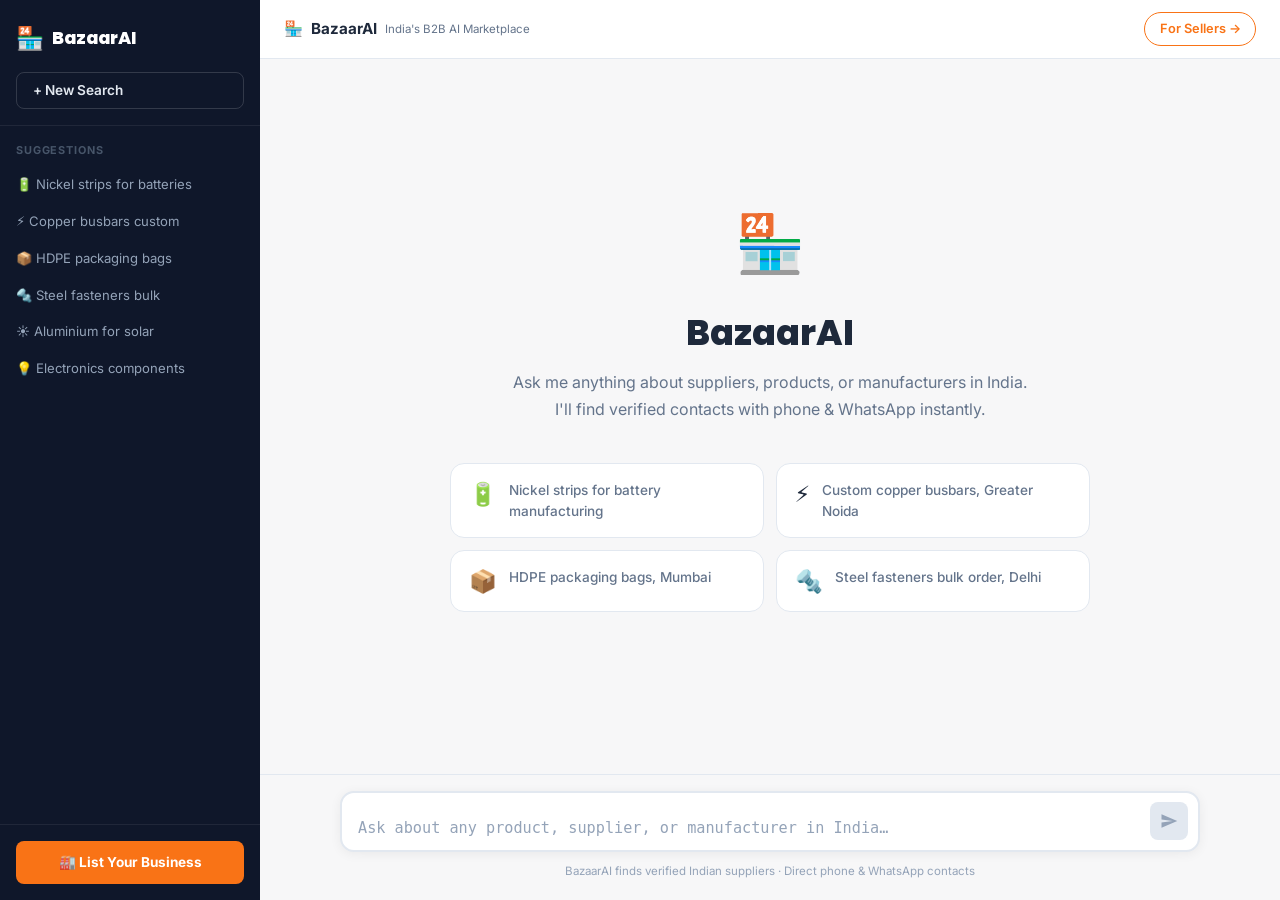
==== commit 041c94bb: "Redesign: ChatGPT-style chat with inline supplier cards - Full sidebar + chat layout like ChatGPT - " ====
--- a/index.html
+++ b/index.html
@@ -3,7 +3,7 @@
 <head>
   <meta charset="UTF-8" />
   <meta name="viewport" content="width=device-width, initial-scale=1" />
-  <title>BazaarAI — India's B2B Marketplace</title>
+  <title>BazaarAI — Ask Anything, Find Any Supplier</title>
   <link rel="preconnect" href="https://fonts.googleapis.com" />
   <link rel="preconnect" href="https://fonts.gstatic.com" crossorigin />
   <link href="https://fonts.googleapis.com/css2?family=Inter:wght@400;500;600;700&family=Poppins:wght@700;800&display=swap" rel="stylesheet" />
@@ -11,144 +11,93 @@
 </head>
 <body>
 
-<!-- HEADER -->
-<header class="header">
-  <div class="container hdr-inner">
-    <a href="index.html" class="logo">
-      <span class="logo-icon">🏪</span>
+<!-- SIDEBAR -->
+<aside class="sidebar" id="sidebar">
+  <div class="sidebar-top">
+    <div class="sidebar-logo">
+      <span>🏪</span>
       <span class="logo-text">BazaarAI</span>
-    </a>
-    <nav class="hdr-nav">
-      <a href="#categories">Categories</a>
-      <a href="seller.html" class="hdr-seller-link">Are you a Seller? →</a>
-    </nav>
+    </div>
+    <button class="new-chat-btn" id="newChatBtn">+ New Search</button>
   </div>
-</header>
+  <div class="sidebar-history">
+    <p class="sidebar-section-label">Suggestions</p>
+    <button class="history-item" data-q="I need nickel strips 0.15mm thick for 18650 battery pack assembly in Pune">🔋 Nickel strips for batteries</button>
+    <button class="history-item" data-q="Looking for copper busbar manufacturer who can do custom shapes, need 500 pieces">⚡ Copper busbars custom</button>
+    <button class="history-item" data-q="Need HDPE bags bulk order, 10000 pieces, custom print, Mumbai delivery">📦 HDPE packaging bags</button>
+    <button class="history-item" data-q="Steel fasteners grade 8.8, bolts and nuts, 2 tonnes, Delhi NCR supplier">🔩 Steel fasteners bulk</button>
+    <button class="history-item" data-q="Aluminium extrusion profiles for solar panel mounting structure">☀️ Aluminium for solar</button>
+    <button class="history-item" data-q="Industrial PCB components and sensors, RoHS certified, low MOQ">💡 Electronics components</button>
+  </div>
+  <div class="sidebar-bottom">
+    <a href="seller.html" class="sidebar-seller-link">🏭 List Your Business</a>
+  </div>
+</aside>
 
-<!-- HERO / SEARCH -->
-<section class="hero">
-  <div class="hero-top">
-    <p class="hero-tag">🇮🇳 India's AI-Powered B2B Marketplace</p>
-    <h1>Find Any Supplier.<br />Just Describe What You Need.</h1>
-    <p class="hero-sub">Get verified supplier contacts &amp; WhatsApp in seconds — no sign-up needed.</p>
+<!-- MAIN CHAT AREA -->
+<main class="chat-main" id="chatMain">
+
+  <!-- TOP BAR -->
+  <div class="chat-topbar">
+    <button class="topbar-menu" id="menuBtn">☰</button>
+    <div class="topbar-brand">
+      <span>🏪</span>
+      <span>BazaarAI</span>
+      <span class="topbar-sub">India's B2B AI Marketplace</span>
+    </div>
+    <a href="seller.html" class="topbar-seller-btn">For Sellers →</a>
   </div>
 
-  <div class="search-wrap">
-    <div class="search-bar">
-      <span class="search-mag">🔍</span>
-      <input
-        type="text"
-        id="queryInput"
-        class="search-input"
-        placeholder="e.g. nickel strips 0.15mm for battery packs, Delhi"
-        autocomplete="off"
-      />
-      <button class="search-go" id="searchBtn">Search</button>
+  <!-- MESSAGES -->
+  <div class="messages-area" id="messagesArea">
+
+    <!-- WELCOME SCREEN (shown initially) -->
+    <div class="welcome-screen" id="welcomeScreen">
+      <div class="welcome-logo">🏪</div>
+      <h1 class="welcome-title">BazaarAI</h1>
+      <p class="welcome-sub">Ask me anything about suppliers, products, or manufacturers in India.<br />I'll find verified contacts with phone &amp; WhatsApp instantly.</p>
+      <div class="welcome-examples">
+        <button class="example-card" data-q="I need pure nickel strips 0.15mm thick for battery manufacturing, 100kg, Delhi delivery">
+          <span class="ex-icon">🔋</span>
+          <span class="ex-text">Nickel strips for battery manufacturing</span>
+        </button>
+        <button class="example-card" data-q="Find me a copper busbar manufacturer near Greater Noida who can do custom dimensions with no tooling cost">
+          <span class="ex-icon">⚡</span>
+          <span class="ex-text">Custom copper busbars, Greater Noida</span>
+        </button>
+        <button class="example-card" data-q="Who are the top packaging bag manufacturers in Mumbai for HDPE bags, I need 10000 pieces">
+          <span class="ex-icon">📦</span>
+          <span class="ex-text">HDPE packaging bags, Mumbai</span>
+        </button>
+        <button class="example-card" data-q="I want to buy steel fasteners bolts grade 8.8 in bulk, 2 tonnes, who should I contact in Delhi NCR">
+          <span class="ex-icon">🔩</span>
+          <span class="ex-text">Steel fasteners bulk order, Delhi</span>
+        </button>
+      </div>
     </div>
-    <div class="search-chips">
-      <span class="chip-label">Popular:</span>
-      <button class="chip" data-q="nickel strips for battery manufacturing">Nickel Strips</button>
-      <button class="chip" data-q="copper busbars custom size">Copper Busbars</button>
-      <button class="chip" data-q="HDPE packaging bags bulk order">HDPE Bags</button>
-      <button class="chip" data-q="steel fasteners bolts nuts wholesale">Steel Fasteners</button>
-      <button class="chip" data-q="aluminium extrusions profiles manufacturer">Aluminium Profiles</button>
-    </div>
+
+    <!-- CHAT MESSAGES will be injected here -->
+    <div id="chatMessages"></div>
+
   </div>
-</section>
 
-<!-- RESULTS (hidden until search) -->
-<section class="results-wrap" id="resultsWrap" style="display:none">
-  <div class="container">
-    <div class="results-meta">
-      <p class="results-query" id="resultsQuery"></p>
-      <button class="clear-btn" id="clearBtn">← New Search</button>
-    </div>
-    <div class="ai-answer-box" id="aiAnswerBox"></div>
-    <div class="contacts-grid" id="contactsGrid"></div>
-  </div>
-</section>
-
-<!-- CATEGORIES -->
-<section class="categories" id="categories">
-  <div class="container">
-    <h2 class="sec-title">Browse by Category</h2>
-    <div class="cat-grid">
-      <button class="cat-tile" style="--c:#ff6b35" data-q="battery components nickel strip copper busbar manufacturer India">
-        <span>🔋</span><strong>Battery Components</strong><small>1,240+ suppliers</small>
-      </button>
-      <button class="cat-tile" style="--c:#0ea5e9" data-q="industrial machinery CNC equipment manufacturer India">
-        <span>⚙️</span><strong>Machinery</strong><small>8,500+ suppliers</small>
-      </button>
-      <button class="cat-tile" style="--c:#8b5cf6" data-q="steel iron aluminium metal raw material supplier bulk">
-        <span>🏭</span><strong>Metals & Alloys</strong><small>6,200+ suppliers</small>
-      </button>
-      <button class="cat-tile" style="--c:#10b981" data-q="HDPE PP industrial packaging material bags manufacturer">
-        <span>📦</span><strong>Packaging</strong><small>4,800+ suppliers</small>
-      </button>
-      <button class="cat-tile" style="--c:#f59e0b" data-q="PCB electronic components sensors relays manufacturer India">
-        <span>💡</span><strong>Electronics</strong><small>5,100+ suppliers</small>
-      </button>
-      <button class="cat-tile" style="--c:#ef4444" data-q="cotton polyester textile fabric yarn wholesale manufacturer">
-        <span>🧵</span><strong>Textiles</strong><small>9,300+ suppliers</small>
-      </button>
-      <button class="cat-tile" style="--c:#06b6d4" data-q="industrial chemical raw material polymer supplier">
-        <span>🧪</span><strong>Chemicals</strong><small>3,700+ suppliers</small>
-      </button>
-      <button class="cat-tile" style="--c:#84cc16" data-q="automobile auto parts engine components spare parts manufacturer">
-        <span>🚗</span><strong>Auto Parts</strong><small>7,400+ suppliers</small>
+  <!-- INPUT BAR -->
+  <div class="input-area">
+    <div class="input-box">
+      <textarea
+        id="userInput"
+        class="user-textarea"
+        placeholder="Ask about any product, supplier, or manufacturer in India…"
+        rows="1"
+      ></textarea>
+      <button class="send-btn" id="sendBtn" disabled>
+        <svg viewBox="0 0 24 24"><path d="M2.01 21L23 12 2.01 3 2 10l15 2-15 2z"/></svg>
       </button>
     </div>
+    <p class="input-note">BazaarAI finds verified Indian suppliers · Direct phone &amp; WhatsApp contacts</p>
   </div>
-</section>
 
-<!-- HOW IT WORKS -->
-<section class="how-section">
-  <div class="container">
-    <h2 class="sec-title">How It Works</h2>
-    <div class="how-steps">
-      <div class="how-step">
-        <div class="how-num" style="background:#ff6b35">1</div>
-        <div class="how-icon">✍️</div>
-        <h4>Describe Your Need</h4>
-        <p>Type anything in plain English — product, spec, quantity, city.</p>
-      </div>
-      <div class="how-arrow">→</div>
-      <div class="how-step">
-        <div class="how-num" style="background:#0ea5e9">2</div>
-        <div class="how-icon">🤖</div>
-        <h4>AI Finds Suppliers</h4>
-        <p>Our AI matches your query to verified Indian suppliers instantly.</p>
-      </div>
-      <div class="how-arrow">→</div>
-      <div class="how-step">
-        <div class="how-num" style="background:#10b981">3</div>
-        <div class="how-icon">💬</div>
-        <h4>Contact on WhatsApp</h4>
-        <p>Get phone numbers and WhatsApp links. Connect directly — no middleman.</p>
-      </div>
-    </div>
-  </div>
-</section>
-
-<!-- SELLER CTA STRIP -->
-<section class="seller-strip">
-  <div class="container seller-strip-inner">
-    <div>
-      <h3>Are you a supplier or manufacturer?</h3>
-      <p>Upload your catalog once — buyers find you through AI search automatically.</p>
-    </div>
-    <a href="seller.html" class="btn-strip">List Your Business Free →</a>
-  </div>
-</section>
-
-<!-- FOOTER -->
-<footer class="footer">
-  <div class="container ftr-inner">
-    <p class="ftr-logo">🏪 BazaarAI</p>
-    <p class="ftr-sub">India's AI-Powered B2B Marketplace · Made in India 🇮🇳</p>
-    <p class="ftr-copy">© 2025 BazaarAI. All rights reserved.</p>
-  </div>
-</footer>
+</main>
 
 <script src="script.js"></script>
 </body>
--- a/styles.css
+++ b/styles.css
@@ -1,813 +1,556 @@
 /* ── TOKENS ── */
 :root {
+  --sidebar-w: 260px;
   --orange: #f97316;
   --orange-dark: #ea580c;
-  --orange-light: #fff7ed;
-  --blue: #1d4ed8;
-  --blue-light: #eff6ff;
-  --green: #16a34a;
-  --green-light: #f0fdf4;
+  --green: #25d366;
   --ink: #1e293b;
   --muted: #64748b;
   --line: #e2e8f0;
   --surface: #ffffff;
-  --surface-alt: #f8fafc;
+  --bg: #f7f7f8;
   --navy: #0f172a;
-  --wa: #25d366;
-  --radius: 12px;
+  --ai-bubble: #ffffff;
+  --user-bubble: #1e3a5f;
+  --radius: 14px;
   --radius-sm: 8px;
-  --shadow: 0 4px 24px rgba(15,23,42,.10);
-  --shadow-lg: 0 12px 40px rgba(15,23,42,.16);
-  --header-h: 60px;
 }
 
 *, *::before, *::after { box-sizing: border-box; margin: 0; padding: 0; }
-html { scroll-behavior: smooth; }
-body { font-family: "Inter", system-ui, sans-serif; color: var(--ink); background: var(--surface); font-size: 15px; line-height: 1.6; }
+html, body { height: 100%; overflow: hidden; }
+body { font-family: "Inter", system-ui, sans-serif; color: var(--ink); background: var(--bg); display: flex; font-size: 15px; line-height: 1.6; }
 a { color: inherit; text-decoration: none; }
-img { max-width: 100%; display: block; }
-input, select, textarea, button { font-family: inherit; }
-.hidden { display: none !important; }
-
-/* ── CONTAINER ── */
-.container { width: min(1160px, 94vw); margin: 0 auto; }
-
-/* ── HEADER ── */
-.header {
-  height: var(--header-h);
+button { font-family: inherit; cursor: pointer; border: none; background: none; }
+
+/* ══════════════════════════
+   SIDEBAR
+══════════════════════════ */
+.sidebar {
+  width: var(--sidebar-w);
   background: var(--navy);
-  position: sticky;
-  top: 0;
-  z-index: 100;
-  border-bottom: 3px solid var(--orange);
-}
-.hdr-inner {
-  display: flex;
-  align-items: center;
-  justify-content: space-between;
-  height: 100%;
-}
-.logo {
+  display: flex;
+  flex-direction: column;
+  flex-shrink: 0;
+  height: 100vh;
+  overflow: hidden;
+}
+.sidebar-top {
+  padding: 1.25rem 1rem 1rem;
+  border-bottom: 1px solid rgba(255,255,255,.07);
+}
+.sidebar-logo {
   display: flex;
   align-items: center;
   gap: .5rem;
-}
-.logo-icon { font-size: 1.5rem; }
-.logo-text {
+  margin-bottom: 1rem;
+}
+.sidebar-logo span:first-child { font-size: 1.4rem; }
+.logo-text { font-family: "Poppins", sans-serif; font-weight: 800; font-size: 1.1rem; color: #fff; }
+.new-chat-btn {
+  width: 100%;
+  padding: .6rem 1rem;
+  border-radius: var(--radius-sm);
+  border: 1px solid rgba(255,255,255,.15);
+  color: #e2e8f0;
+  font-size: .85rem;
+  font-weight: 600;
+  transition: all .15s;
+  text-align: left;
+}
+.new-chat-btn:hover { background: rgba(255,255,255,.08); }
+
+.sidebar-section-label {
+  font-size: .68rem;
+  font-weight: 700;
+  text-transform: uppercase;
+  letter-spacing: .08em;
+  color: #475569;
+  padding: 1rem 1rem .4rem;
+}
+.sidebar-history { flex: 1; overflow-y: auto; padding-bottom: 1rem; }
+.history-item {
+  display: block;
+  width: 100%;
+  padding: .65rem 1rem;
+  font-size: .82rem;
+  color: #94a3b8;
+  text-align: left;
+  border-radius: var(--radius-sm);
+  transition: all .15s;
+  white-space: nowrap;
+  overflow: hidden;
+  text-overflow: ellipsis;
+}
+.history-item:hover { background: rgba(255,255,255,.07); color: #e2e8f0; }
+
+.sidebar-bottom {
+  padding: 1rem;
+  border-top: 1px solid rgba(255,255,255,.07);
+}
+.sidebar-seller-link {
+  display: block;
+  padding: .65rem 1rem;
+  border-radius: var(--radius-sm);
+  background: var(--orange);
+  color: #fff;
+  font-size: .85rem;
+  font-weight: 700;
+  text-align: center;
+  transition: background .15s;
+}
+.sidebar-seller-link:hover { background: var(--orange-dark); }
+
+/* ══════════════════════════
+   CHAT MAIN
+══════════════════════════ */
+.chat-main {
+  flex: 1;
+  display: flex;
+  flex-direction: column;
+  height: 100vh;
+  overflow: hidden;
+  min-width: 0;
+}
+
+/* TOP BAR */
+.chat-topbar {
+  display: flex;
+  align-items: center;
+  gap: 1rem;
+  padding: .75rem 1.5rem;
+  border-bottom: 1px solid var(--line);
+  background: var(--surface);
+  flex-shrink: 0;
+}
+.topbar-menu {
+  font-size: 1.2rem;
+  color: var(--muted);
+  display: none;
+}
+.topbar-brand {
+  display: flex;
+  align-items: center;
+  gap: .5rem;
+  font-weight: 700;
+  font-size: .95rem;
+}
+.topbar-sub {
+  font-size: .72rem;
+  color: var(--muted);
+  font-weight: 400;
+}
+.topbar-seller-btn {
+  margin-left: auto;
+  font-size: .8rem;
+  font-weight: 600;
+  color: var(--orange);
+  border: 1.5px solid var(--orange);
+  padding: .35rem .9rem;
+  border-radius: 99px;
+  transition: all .15s;
+}
+.topbar-seller-btn:hover { background: var(--orange); color: #fff; }
+
+/* MESSAGES AREA */
+.messages-area {
+  flex: 1;
+  overflow-y: auto;
+  padding: 2rem 0;
+  scroll-behavior: smooth;
+}
+.messages-area::-webkit-scrollbar { width: 4px; }
+.messages-area::-webkit-scrollbar-thumb { background: var(--line); border-radius: 2px; }
+
+/* ── WELCOME SCREEN ── */
+.welcome-screen {
+  display: flex;
+  flex-direction: column;
+  align-items: center;
+  justify-content: center;
+  text-align: center;
+  padding: 3rem 1.5rem;
+  min-height: 70vh;
+}
+.welcome-logo { font-size: 3.5rem; margin-bottom: 1rem; }
+.welcome-title {
   font-family: "Poppins", sans-serif;
+  font-size: 2.2rem;
   font-weight: 800;
-  font-size: 1.3rem;
+  color: var(--ink);
+  margin-bottom: .5rem;
+}
+.welcome-sub {
+  color: var(--muted);
+  font-size: 1rem;
+  max-width: 520px;
+  margin-bottom: 2.5rem;
+  line-height: 1.7;
+}
+.welcome-examples {
+  display: grid;
+  grid-template-columns: 1fr 1fr;
+  gap: .75rem;
+  max-width: 640px;
+  width: 100%;
+}
+.example-card {
+  display: flex;
+  align-items: flex-start;
+  gap: .75rem;
+  padding: 1rem 1.1rem;
+  border: 1.5px solid var(--line);
+  border-radius: var(--radius);
+  background: var(--surface);
+  text-align: left;
+  transition: all .18s;
+  color: var(--ink);
+}
+.example-card:hover { border-color: var(--orange); box-shadow: 0 4px 16px rgba(249,115,22,.12); }
+.ex-icon { font-size: 1.4rem; flex-shrink: 0; }
+.ex-text { font-size: .85rem; font-weight: 500; color: var(--muted); line-height: 1.5; }
+
+/* ── MESSAGE ROW ── */
+.msg-row {
+  display: flex;
+  padding: .5rem 1.5rem;
+  max-width: 860px;
+  margin: 0 auto;
+  width: 100%;
+  gap: 1rem;
+  animation: fadeUp .25s ease;
+}
+@keyframes fadeUp { from{opacity:0;transform:translateY(8px)} to{opacity:1;transform:none} }
+
+/* User message */
+.msg-row.user { flex-direction: row-reverse; }
+.msg-row.user .msg-bubble {
+  background: var(--user-bubble);
   color: #fff;
-  letter-spacing: -.5px;
-}
-.hdr-nav {
-  display: flex;
-  align-items: center;
-  gap: 1.5rem;
-}
-.hdr-nav a {
-  color: #94a3b8;
-  font-size: .875rem;
-  font-weight: 500;
-  transition: color .15s;
-}
-.hdr-nav a:hover { color: #fff; }
-.hdr-seller-link {
-  background: var(--orange);
-  color: #fff !important;
-  padding: .4rem 1rem;
-  border-radius: 99px;
-  font-weight: 600 !important;
-  font-size: .82rem !important;
-}
-.hdr-seller-link:hover { background: var(--orange-dark) !important; }
-
-/* ── HERO ── */
-.hero {
-  background: linear-gradient(160deg, #0f172a 0%, #1e3a5f 50%, #0f172a 100%);
-  padding: 3.5rem 0 0;
-  text-align: center;
-  position: relative;
+  border-radius: 18px 4px 18px 18px;
+  max-width: 72%;
+}
+
+/* AI message */
+.msg-row.ai .msg-bubble {
+  background: var(--ai-bubble);
+  color: var(--ink);
+  border: 1.5px solid var(--line);
+  border-radius: 4px 18px 18px 18px;
+  max-width: 90%;
+  box-shadow: 0 2px 8px rgba(0,0,0,.05);
+}
+
+.msg-avatar {
+  width: 34px;
+  height: 34px;
+  border-radius: 50%;
+  display: flex;
+  align-items: center;
+  justify-content: center;
+  font-size: .85rem;
+  font-weight: 700;
+  flex-shrink: 0;
+  margin-top: 2px;
+}
+.msg-row.user .msg-avatar { background: var(--user-bubble); color: #fff; }
+.msg-row.ai  .msg-avatar { background: linear-gradient(135deg, var(--orange), #f43f5e); color: #fff; font-size: 1rem; }
+
+.msg-bubble {
+  padding: .9rem 1.1rem;
+  font-size: .925rem;
+  line-height: 1.7;
+  word-break: break-word;
+}
+.msg-bubble p { margin-bottom: .6rem; }
+.msg-bubble p:last-child { margin-bottom: 0; }
+.msg-bubble strong { font-weight: 700; }
+.msg-bubble em { font-style: italic; color: var(--muted); }
+
+/* ── TYPING INDICATOR ── */
+.typing-indicator {
+  display: flex;
+  align-items: center;
+  gap: 5px;
+  padding: .85rem 1.1rem;
+}
+.typing-dot {
+  width: 7px; height: 7px;
+  background: #94a3b8;
+  border-radius: 50%;
+  animation: typingBounce 1.3s infinite;
+}
+.typing-dot:nth-child(2) { animation-delay: .15s; }
+.typing-dot:nth-child(3) { animation-delay: .3s; }
+@keyframes typingBounce { 0%,60%,100%{transform:translateY(0)} 30%{transform:translateY(-6px)} }
+
+/* ── SUPPLIER CARDS (inline in AI message) ── */
+.suppliers-inline {
+  display: flex;
+  flex-direction: column;
+  gap: .75rem;
+  margin-top: .85rem;
+}
+.sup-card {
+  border: 1.5px solid var(--line);
+  border-radius: var(--radius);
   overflow: hidden;
-}
-.hero::before {
-  content: '';
-  position: absolute;
-  inset: 0;
-  background:
-    radial-gradient(circle at 20% 50%, rgba(249,115,22,.15) 0%, transparent 50%),
-    radial-gradient(circle at 80% 30%, rgba(29,78,216,.2) 0%, transparent 50%);
-  pointer-events: none;
-}
-.hero-top {
-  position: relative;
-  padding: 0 1rem;
-}
-.hero-tag {
-  display: inline-block;
-  background: rgba(249,115,22,.2);
-  border: 1px solid rgba(249,115,22,.4);
-  color: #fdba74;
-  font-size: .78rem;
-  font-weight: 600;
-  padding: .35rem 1rem;
-  border-radius: 99px;
-  margin-bottom: 1.25rem;
-  letter-spacing: .04em;
-}
-.hero h1 {
-  font-family: "Poppins", sans-serif;
-  font-size: clamp(2rem, 5vw, 3.25rem);
-  font-weight: 800;
-  color: #fff;
-  line-height: 1.15;
-  margin-bottom: .9rem;
-}
-.hero-sub {
-  color: #94a3b8;
-  font-size: 1.05rem;
-  max-width: 520px;
-  margin: 0 auto 2rem;
-}
-
-/* ── SEARCH BAR ── */
-.search-wrap {
-  position: relative;
-  max-width: 780px;
+  background: #fff;
+  transition: box-shadow .2s;
+}
+.sup-card:hover { box-shadow: 0 4px 20px rgba(0,0,0,.1); }
+
+.sup-card-header {
+  display: flex;
+  align-items: center;
+  gap: .85rem;
+  padding: .85rem 1rem;
+  background: linear-gradient(135deg, #1e3a5f, #0f172a);
+}
+.sup-avatar {
+  width: 42px; height: 42px;
+  border-radius: var(--radius-sm);
+  background: rgba(255,255,255,.15);
+  display: flex; align-items: center; justify-content: center;
+  font-weight: 800; font-size: .95rem; color: #fff; flex-shrink: 0;
+}
+.sup-name { color: #fff; font-weight: 700; font-size: .95rem; line-height: 1.25; }
+.sup-loc  { color: rgba(255,255,255,.6); font-size: .75rem; }
+.sup-verified { margin-left: auto; background: rgba(255,255,255,.15); color: #fff; font-size: .65rem; font-weight: 700; padding: .2rem .55rem; border-radius: 99px; border: 1px solid rgba(255,255,255,.2); flex-shrink: 0; }
+
+.sup-card-body { padding: .85rem 1rem; }
+.sup-tags { display: flex; flex-wrap: wrap; gap: .35rem; margin-bottom: .65rem; }
+.sup-tag { background: #fff7ed; color: #c2410c; border: 1px solid #fed7aa; border-radius: 99px; padding: .18rem .6rem; font-size: .72rem; font-weight: 600; }
+.sup-detail { font-size: .82rem; color: var(--muted); margin-bottom: .75rem; line-height: 1.5; }
+.sup-detail strong { color: var(--ink); }
+
+.sup-actions { display: grid; grid-template-columns: 1fr 1fr; gap: .5rem; }
+.sup-phone, .sup-wa {
+  display: flex; align-items: center; justify-content: center; gap: .5rem;
+  padding: .6rem .75rem;
+  border-radius: var(--radius-sm);
+  font-size: .82rem; font-weight: 700;
+  transition: all .15s;
+  text-decoration: none;
+}
+.sup-phone { background: #f1f5f9; color: var(--ink); border: 1.5px solid var(--line); }
+.sup-phone:hover { border-color: #94a3b8; background: #e2e8f0; }
+.sup-wa { background: var(--green); color: #fff; }
+.sup-wa:hover { background: #1da851; }
+
+.sup-footer {
+  display: flex; align-items: center; justify-content: space-between;
+  padding: .5rem 1rem;
+  background: #f8fafc;
+  border-top: 1px solid var(--line);
+  font-size: .75rem; color: var(--muted);
+}
+.sup-rating { color: #92400e; font-weight: 600; }
+
+/* ── INPUT AREA ── */
+.input-area {
+  padding: 1rem 1.5rem 1.25rem;
+  background: var(--bg);
+  border-top: 1px solid var(--line);
+  flex-shrink: 0;
+}
+.input-box {
+  display: flex;
+  align-items: flex-end;
+  gap: .75rem;
+  background: var(--surface);
+  border: 2px solid var(--line);
+  border-radius: var(--radius);
+  padding: .6rem .6rem .6rem 1rem;
+  transition: border-color .2s, box-shadow .2s;
+  max-width: 860px;
   margin: 0 auto;
-  padding: 0 1rem;
-}
-.search-bar {
-  display: flex;
-  align-items: center;
-  background: #fff;
-  border-radius: var(--radius);
-  box-shadow: 0 8px 40px rgba(0,0,0,.4);
-  overflow: hidden;
-  border: 3px solid var(--orange);
-}
-.search-mag {
-  padding: 0 1rem;
-  font-size: 1.2rem;
-  flex-shrink: 0;
-}
-.search-input {
+  box-shadow: 0 2px 12px rgba(0,0,0,.06);
+}
+.input-box:focus-within { border-color: var(--orange); box-shadow: 0 0 0 3px rgba(249,115,22,.12); }
+.user-textarea {
   flex: 1;
-  height: 58px;
   border: none;
   outline: none;
-  font-size: 1rem;
+  resize: none;
+  font-size: .95rem;
+  background: transparent;
   color: var(--ink);
-  background: transparent;
-}
-.search-input::placeholder { color: #94a3b8; }
-.search-go {
-  height: 58px;
-  padding: 0 1.75rem;
+  max-height: 160px;
+  line-height: 1.6;
+  overflow-y: auto;
+}
+.user-textarea::placeholder { color: #94a3b8; }
+.send-btn {
+  width: 38px; height: 38px;
   background: var(--orange);
-  color: #fff;
-  border: none;
-  font-size: 1rem;
-  font-weight: 700;
-  cursor: pointer;
-  transition: background .15s;
+  border-radius: var(--radius-sm);
+  display: flex; align-items: center; justify-content: center;
+  transition: all .15s;
   flex-shrink: 0;
 }
-.search-go:hover { background: var(--orange-dark); }
-
-/* Category chips */
-.search-chips {
-  display: flex;
-  align-items: center;
-  gap: .5rem;
-  flex-wrap: wrap;
-  justify-content: center;
-  padding: 1.1rem 0 2.5rem;
-}
-.chip-label { color: #64748b; font-size: .78rem; }
-.chip {
-  background: rgba(255,255,255,.08);
-  border: 1px solid rgba(255,255,255,.15);
-  color: #cbd5e1;
-  border-radius: 99px;
-  padding: .3rem .85rem;
-  font-size: .78rem;
-  cursor: pointer;
-  transition: all .15s;
-}
-.chip:hover {
-  background: var(--orange);
-  border-color: var(--orange);
-  color: #fff;
-}
-
-/* ── RESULTS ── */
-.results-wrap {
-  background: var(--surface-alt);
-  padding: 2rem 0 3rem;
-  min-height: 60vh;
-}
-.results-meta {
-  display: flex;
-  align-items: center;
-  justify-content: space-between;
-  margin-bottom: 1.25rem;
-  flex-wrap: wrap;
-  gap: .75rem;
-}
-.results-query {
-  font-size: .95rem;
-  color: var(--muted);
-  font-weight: 500;
-}
-.results-query strong { color: var(--ink); }
-.clear-btn {
-  background: none;
-  border: 1px solid var(--line);
-  border-radius: 99px;
-  padding: .35rem .9rem;
-  font-size: .8rem;
-  color: var(--muted);
-  cursor: pointer;
-  transition: all .15s;
-}
-.clear-btn:hover { border-color: var(--orange); color: var(--orange); }
-
-/* AI Answer box */
-.ai-answer-box {
-  background: linear-gradient(135deg, #fffbeb, #fff7ed);
-  border: 2px solid #fed7aa;
-  border-left: 5px solid var(--orange);
-  border-radius: var(--radius);
-  padding: 1.1rem 1.25rem;
-  margin-bottom: 1.5rem;
-  font-size: .93rem;
-  color: var(--ink);
-  line-height: 1.7;
-  display: none;
-}
-.ai-answer-box.show { display: block; }
-.ai-answer-box strong { color: var(--orange-dark); }
-
-/* Contact Cards Grid */
-.contacts-grid {
-  display: grid;
-  grid-template-columns: repeat(auto-fill, minmax(320px, 1fr));
-  gap: 1.25rem;
-}
-
-/* Contact Card */
-.contact-card {
-  background: #fff;
-  border: 2px solid var(--line);
-  border-radius: var(--radius);
-  overflow: hidden;
-  transition: box-shadow .2s, border-color .2s, transform .2s;
-}
-.contact-card:hover {
-  box-shadow: var(--shadow);
-  border-color: var(--orange);
-  transform: translateY(-2px);
-}
-.cc-header {
-  background: linear-gradient(135deg, var(--orange), #f43f5e);
-  padding: 1rem 1.25rem;
-  display: flex;
-  align-items: center;
-  gap: .85rem;
-}
-.cc-avatar {
-  width: 46px;
-  height: 46px;
-  background: rgba(255,255,255,.25);
-  border-radius: 10px;
-  display: flex;
-  align-items: center;
-  justify-content: center;
-  font-weight: 800;
-  font-size: 1rem;
-  color: #fff;
-  flex-shrink: 0;
-}
-.cc-name { color: #fff; font-weight: 700; font-size: 1rem; line-height: 1.3; }
-.cc-location { color: rgba(255,255,255,.75); font-size: .78rem; }
-.cc-verified {
+.send-btn:disabled { background: #e2e8f0; cursor: not-allowed; }
+.send-btn:not(:disabled):hover { background: var(--orange-dark); }
+.send-btn svg { width: 18px; height: 18px; fill: #fff; }
+.send-btn:disabled svg { fill: #94a3b8; }
+.input-note {
+  text-align: center;
+  font-size: .72rem;
+  color: #94a3b8;
+  margin-top: .6rem;
+  max-width: 860px;
   margin-left: auto;
-  background: rgba(255,255,255,.2);
-  color: #fff;
-  font-size: .68rem;
-  font-weight: 700;
-  padding: .25rem .6rem;
-  border-radius: 99px;
-  border: 1px solid rgba(255,255,255,.3);
-  flex-shrink: 0;
-}
-.cc-body { padding: 1rem 1.25rem; }
-.cc-tags {
-  display: flex;
-  flex-wrap: wrap;
-  gap: .35rem;
-  margin-bottom: .85rem;
-}
-.cc-tag {
-  background: var(--orange-light);
-  color: var(--orange-dark);
-  border: 1px solid #fed7aa;
-  border-radius: 99px;
-  padding: .2rem .65rem;
-  font-size: .72rem;
-  font-weight: 600;
-}
-.cc-match {
-  font-size: .8rem;
-  color: var(--blue);
-  background: var(--blue-light);
-  border-radius: var(--radius-sm);
-  padding: .45rem .7rem;
-  margin-bottom: .85rem;
-  font-weight: 500;
-}
-.cc-contacts {
-  display: flex;
-  flex-direction: column;
-  gap: .5rem;
-}
-.cc-phone, .cc-wa {
-  display: flex;
-  align-items: center;
-  gap: .6rem;
-  padding: .6rem .9rem;
-  border-radius: var(--radius-sm);
-  font-size: .875rem;
-  font-weight: 600;
-  cursor: pointer;
-  border: none;
-  transition: all .15s;
-  text-decoration: none;
-  width: 100%;
-  justify-content: center;
-}
-.cc-phone {
-  background: var(--surface-alt);
-  border: 1.5px solid var(--line);
-  color: var(--ink);
-}
-.cc-phone:hover { border-color: var(--blue); background: var(--blue-light); color: var(--blue); }
-.cc-wa {
-  background: var(--wa);
-  color: #fff;
-}
-.cc-wa:hover { background: #1da851; }
-
-/* Response badge */
-.cc-footer {
-  padding: .6rem 1.25rem;
-  background: var(--surface-alt);
-  border-top: 1px solid var(--line);
-  display: flex;
-  align-items: center;
-  justify-content: space-between;
-  font-size: .75rem;
-  color: var(--muted);
-}
-.cc-rating { color: #b45309; font-weight: 600; }
-
-/* Loading skeleton */
-.skeleton-card {
-  background: #fff;
-  border: 2px solid var(--line);
-  border-radius: var(--radius);
-  overflow: hidden;
-}
-.skel-header { height: 76px; background: linear-gradient(90deg, #e2e8f0 25%, #f1f5f9 50%, #e2e8f0 75%); background-size: 200% 100%; animation: shimmer 1.2s infinite; }
-.skel-body { padding: 1rem 1.25rem; display: flex; flex-direction: column; gap: .6rem; }
-.skel-line { height: 12px; border-radius: 99px; background: linear-gradient(90deg, #e2e8f0 25%, #f1f5f9 50%, #e2e8f0 75%); background-size: 200% 100%; animation: shimmer 1.2s infinite; }
-.skel-line.short { width: 60%; }
-.skel-btn { height: 38px; border-radius: var(--radius-sm); background: linear-gradient(90deg, #e2e8f0 25%, #f1f5f9 50%, #e2e8f0 75%); background-size: 200% 100%; animation: shimmer 1.2s infinite; margin-top: .4rem; }
-@keyframes shimmer { 0%{background-position:200% 0} 100%{background-position:-200% 0} }
-
-/* ── CATEGORIES ── */
-.categories { padding: 4rem 0; background: var(--surface); }
-.sec-title {
-  font-family: "Poppins", sans-serif;
-  font-size: 1.6rem;
-  font-weight: 700;
-  text-align: center;
-  margin-bottom: 2rem;
-  position: relative;
-}
-.sec-title::after {
-  content: '';
-  display: block;
-  width: 48px;
-  height: 4px;
-  background: var(--orange);
-  border-radius: 2px;
-  margin: .6rem auto 0;
-}
-.cat-grid {
-  display: grid;
-  grid-template-columns: repeat(4, 1fr);
-  gap: 1rem;
-}
-.cat-tile {
-  display: flex;
-  flex-direction: column;
-  align-items: center;
-  gap: .5rem;
-  padding: 1.5rem 1rem;
-  border-radius: var(--radius);
-  border: 2px solid var(--line);
-  background: #fff;
-  cursor: pointer;
-  transition: all .18s;
-  text-align: center;
-}
-.cat-tile:hover {
-  border-color: var(--c);
-  box-shadow: 0 4px 20px rgba(0,0,0,.08);
-  transform: translateY(-3px);
-  background: color-mix(in srgb, var(--c) 8%, white);
-}
-.cat-tile span:first-child { font-size: 2.2rem; }
-.cat-tile strong { font-size: .9rem; font-weight: 700; color: var(--ink); }
-.cat-tile small { font-size: .72rem; color: var(--muted); }
-
-/* ── HOW IT WORKS ── */
-.how-section {
-  padding: 4rem 0;
-  background: linear-gradient(135deg, #0f172a 0%, #1e3a5f 100%);
-}
-.how-section .sec-title { color: #fff; }
-.how-section .sec-title::after { background: var(--orange); }
-.how-steps {
-  display: flex;
-  align-items: center;
-  justify-content: center;
-  gap: 0;
-  flex-wrap: wrap;
-}
-.how-step {
-  background: rgba(255,255,255,.06);
-  border: 1px solid rgba(255,255,255,.1);
-  border-radius: var(--radius);
-  padding: 2rem 1.5rem;
-  text-align: center;
-  max-width: 240px;
-  position: relative;
-}
-.how-num {
-  width: 32px;
-  height: 32px;
-  border-radius: 50%;
-  color: #fff;
-  font-weight: 800;
-  font-size: .875rem;
-  display: flex;
-  align-items: center;
-  justify-content: center;
-  margin: 0 auto .75rem;
-}
-.how-icon { font-size: 2.5rem; margin-bottom: .75rem; }
-.how-step h4 { color: #fff; font-weight: 700; margin-bottom: .4rem; }
-.how-step p { color: #94a3b8; font-size: .875rem; }
-.how-arrow {
-  font-size: 1.75rem;
-  color: var(--orange);
-  padding: 0 1rem;
-  font-weight: 700;
-}
-
-/* ── SELLER STRIP ── */
-.seller-strip {
-  background: var(--orange);
-  padding: 2.5rem 0;
-}
-.seller-strip-inner {
-  display: flex;
-  align-items: center;
-  justify-content: space-between;
-  gap: 2rem;
-  flex-wrap: wrap;
-}
-.seller-strip h3 { color: #fff; font-size: 1.3rem; font-weight: 700; margin-bottom: .25rem; }
-.seller-strip p { color: rgba(255,255,255,.8); font-size: .9rem; }
-.btn-strip {
-  background: #fff;
-  color: var(--orange-dark);
-  font-weight: 700;
-  padding: .85rem 2rem;
-  border-radius: var(--radius);
-  font-size: .95rem;
-  white-space: nowrap;
-  transition: all .15s;
-  display: inline-block;
-}
-.btn-strip:hover { background: #fff7ed; box-shadow: 0 4px 16px rgba(0,0,0,.15); }
-
-/* ── FOOTER ── */
-.footer {
-  background: var(--navy);
-  padding: 2.5rem 0;
-  border-top: 3px solid var(--orange);
-}
-.ftr-inner { text-align: center; }
-.ftr-logo { font-family: "Poppins", sans-serif; font-weight: 800; font-size: 1.25rem; color: #fff; margin-bottom: .35rem; }
-.ftr-sub { color: #475569; font-size: .85rem; margin-bottom: .25rem; }
-.ftr-copy { color: #334155; font-size: .78rem; }
+  margin-right: auto;
+}
 
 /* ══════════════════════════
    SELLER PAGE
 ══════════════════════════ */
-.seller-hero {
-  background: linear-gradient(160deg, #0f172a, #1e3a5f);
+body.seller { display: block; overflow: auto; }
+
+.s-header {
+  background: var(--navy);
+  padding: 1rem 0;
+  border-bottom: 3px solid var(--orange);
+  position: sticky; top: 0; z-index: 10;
+}
+.s-header-inner {
+  width: min(1100px,94vw); margin: 0 auto;
+  display: flex; align-items: center; justify-content: space-between;
+}
+.s-logo { display: flex; align-items: center; gap: .5rem; }
+.s-logo span:first-child { font-size: 1.4rem; }
+.s-logo span:last-child { font-family:"Poppins",sans-serif; font-weight:800; font-size:1.1rem; color:#fff; }
+.s-back { color:#94a3b8; font-size:.85rem; transition:color .15s; }
+.s-back:hover { color:#fff; }
+
+.s-hero {
+  background: linear-gradient(160deg, var(--navy) 0%, #1e3a5f 100%);
   padding: 4rem 0;
 }
-.seller-hero-inner {
-  display: grid;
-  grid-template-columns: 1fr 1fr;
-  gap: 4rem;
-  align-items: center;
-}
-.seller-tag {
+.s-hero-inner {
+  width: min(1100px,94vw); margin: 0 auto;
+  display: grid; grid-template-columns: 1fr 1fr; gap: 4rem; align-items: center;
+}
+.s-badge {
   display: inline-block;
-  background: rgba(249,115,22,.2);
-  border: 1px solid rgba(249,115,22,.4);
-  color: #fdba74;
-  font-size: .78rem;
-  font-weight: 600;
-  padding: .35rem 1rem;
-  border-radius: 99px;
-  margin-bottom: 1.25rem;
-}
-.seller-hero-text h1 {
+  background: rgba(249,115,22,.2); border: 1px solid rgba(249,115,22,.4);
+  color: #fdba74; font-size: .75rem; font-weight: 700;
+  padding: .35rem 1rem; border-radius: 99px; margin-bottom: 1.25rem;
+}
+.s-hero-text h1 {
   font-family: "Poppins", sans-serif;
   font-size: clamp(1.75rem, 3.5vw, 2.75rem);
-  font-weight: 800;
-  color: #fff;
-  line-height: 1.15;
-  margin-bottom: .9rem;
-}
-.orange-text { color: var(--orange); }
-.seller-sub { color: #94a3b8; font-size: 1rem; margin-bottom: 1.75rem; }
-.seller-perks { display: flex; flex-direction: column; gap: .8rem; }
-.perk { display: flex; align-items: center; gap: .75rem; color: #cbd5e1; font-size: .9rem; }
-.perk-icon {
-  width: 24px; height: 24px; border-radius: 50%;
-  display: flex; align-items: center; justify-content: center;
-  font-size: .75rem; font-weight: 700; flex-shrink: 0;
-}
-
-/* Preview card */
-.preview-label { color: #64748b; font-size: .78rem; margin-bottom: .75rem; font-weight: 600; text-transform: uppercase; letter-spacing: .05em; }
-.preview-card {
-  background: #fff;
-  border-radius: var(--radius);
-  overflow: hidden;
-  box-shadow: var(--shadow-lg);
-}
-.pc-top {
-  background: linear-gradient(135deg, var(--orange), #f43f5e);
-  padding: 1rem 1.25rem;
-  display: flex;
-  align-items: center;
-  gap: .75rem;
-}
-.pc-avatar {
-  width: 42px; height: 42px;
-  background: rgba(255,255,255,.25);
-  border-radius: 10px;
-  display: flex; align-items: center; justify-content: center;
-  font-weight: 800; color: #fff; font-size: .9rem;
-}
-.pc-name { color: #fff; font-weight: 700; font-size: .95rem; }
-.pc-loc { color: rgba(255,255,255,.75); font-size: .75rem; }
-.pc-badge { margin-left: auto; background: rgba(255,255,255,.2); color: #fff; font-size: .68rem; font-weight: 700; padding: .2rem .55rem; border-radius: 99px; }
-.pc-tags { display: flex; flex-wrap: wrap; gap: .4rem; padding: .9rem 1.1rem .5rem; }
-.pc-tags span { background: var(--orange-light); color: var(--orange-dark); border: 1px solid #fed7aa; border-radius: 99px; padding: .2rem .6rem; font-size: .72rem; font-weight: 600; }
-.pc-contacts { display: flex; gap: .6rem; padding: .5rem 1.1rem .9rem; }
-.pc-phone, .pc-wa {
-  flex: 1; padding: .6rem; border-radius: var(--radius-sm);
-  text-align: center; font-size: .8rem; font-weight: 600;
-}
-.pc-phone { background: var(--surface-alt); border: 1.5px solid var(--line); color: var(--ink); }
-.pc-wa { background: var(--wa); color: #fff; }
-.pc-ai-note { margin: 0 1.1rem .9rem; background: #fff7ed; border: 1px solid #fed7aa; border-radius: var(--radius-sm); padding: .5rem .75rem; font-size: .75rem; color: #92400e; }
-
-/* ── SELLER FLOW ── */
-.seller-flow {
-  background: var(--surface-alt);
-  padding: 4rem 0 5rem;
-}
-.seller-flow-inner {
-  max-width: 620px;
-  margin: 0 auto;
-}
-.flow-card {
+  font-weight: 800; color: #fff; line-height: 1.15; margin-bottom: .9rem;
+}
+.s-orange { color: var(--orange); }
+.s-hero-sub { color: #94a3b8; font-size: 1rem; margin-bottom: 1.75rem; }
+.s-perks { display: flex; flex-direction: column; gap: .7rem; }
+.s-perk { display: flex; align-items: center; gap: .75rem; color: #cbd5e1; font-size: .9rem; }
+.s-perk-check { width: 22px; height: 22px; border-radius: 50%; background: rgba(37,211,102,.2); border: 1.5px solid var(--green); color: var(--green); display: flex; align-items: center; justify-content: center; font-size: .7rem; font-weight: 800; flex-shrink: 0; }
+
+/* Preview card in seller hero */
+.s-preview { background:#fff; border-radius: var(--radius); overflow: hidden; box-shadow: 0 16px 48px rgba(0,0,0,.25); }
+.sp-head { background: linear-gradient(135deg, var(--orange), #f43f5e); padding: 1.1rem 1.25rem; display: flex; align-items: center; gap: .85rem; }
+.sp-av { width:44px; height:44px; background:rgba(255,255,255,.25); border-radius:10px; display:flex; align-items:center; justify-content:center; font-weight:800; color:#fff; font-size:.95rem; }
+.sp-name { color:#fff; font-weight:700; }
+.sp-loc { color:rgba(255,255,255,.7); font-size:.75rem; }
+.sp-badge { margin-left:auto; background:rgba(255,255,255,.2); color:#fff; font-size:.68rem; font-weight:700; padding:.2rem .55rem; border-radius:99px; }
+.sp-body { padding:1rem 1.25rem; }
+.sp-tags { display:flex; flex-wrap:wrap; gap:.35rem; margin-bottom:.85rem; }
+.sp-tags span { background:#fff7ed; color:#c2410c; border:1px solid #fed7aa; border-radius:99px; padding:.18rem .6rem; font-size:.72rem; font-weight:600; }
+.sp-btns { display:grid; grid-template-columns:1fr 1fr; gap:.5rem; }
+.sp-ph { padding:.65rem; background:#f1f5f9; border:1.5px solid var(--line); border-radius:var(--radius-sm); text-align:center; font-size:.82rem; font-weight:700; }
+.sp-wa { padding:.65rem; background:var(--green); color:#fff; border-radius:var(--radius-sm); text-align:center; font-size:.82rem; font-weight:700; }
+.sp-ai { margin:.85rem 1.25rem; background:#fff7ed; border:1px solid #fed7aa; border-radius:var(--radius-sm); padding:.55rem .8rem; font-size:.75rem; color:#92400e; }
+
+/* Seller flow */
+.s-flow { background: #f7f7f8; padding: 4rem 0 5rem; }
+.s-flow-inner { width: min(600px, 94vw); margin: 0 auto; }
+.s-card {
   background: #fff;
   border-radius: var(--radius);
   padding: 2.5rem;
-  box-shadow: var(--shadow);
+  box-shadow: 0 4px 24px rgba(0,0,0,.08);
   border: 2px solid var(--line);
 }
-.flow-step-badge {
-  display: inline-block;
-  font-size: .72rem;
-  font-weight: 700;
-  letter-spacing: .07em;
-  text-transform: uppercase;
-  padding: .3rem .8rem;
-  border-radius: 99px;
-  margin-bottom: 1.25rem;
-}
-.flow-step-badge.orange { background: var(--orange-light); color: var(--orange-dark); border: 1px solid #fed7aa; }
-.flow-step-badge.blue { background: var(--blue-light); color: var(--blue); border: 1px solid #bfdbfe; }
-.flow-step-badge.green { background: var(--green-light); color: var(--green); border: 1px solid #bbf7d0; }
-.flow-card h2 { font-family: "Poppins", sans-serif; font-size: 1.5rem; font-weight: 700; margin-bottom: .4rem; }
-.flow-sub { color: var(--muted); font-size: .9rem; margin-bottom: 1.75rem; }
-.flow-note { text-align: center; font-size: .78rem; color: var(--muted); margin-top: .85rem; }
-
-/* Google button */
+.s-step-pill { display:inline-block; font-size:.72rem; font-weight:700; letter-spacing:.07em; text-transform:uppercase; padding:.3rem .85rem; border-radius:99px; margin-bottom:1.25rem; }
+.s-step-pill.p1 { background:#fff7ed; color:#c2410c; border:1px solid #fed7aa; }
+.s-step-pill.p2 { background:#eff6ff; color:#1d4ed8; border:1px solid #bfdbfe; }
+.s-card h2 { font-family:"Poppins",sans-serif; font-size:1.5rem; font-weight:700; margin-bottom:.35rem; }
+.s-sub { color:var(--muted); font-size:.9rem; margin-bottom:1.75rem; }
+
 .btn-google {
-  width: 100%;
-  display: flex;
-  align-items: center;
-  justify-content: center;
-  gap: .85rem;
-  padding: .9rem 1.5rem;
-  border: 2px solid var(--line);
-  border-radius: var(--radius);
-  background: #fff;
-  font-size: 1rem;
-  font-weight: 600;
-  cursor: pointer;
-  color: var(--ink);
-  transition: all .15s;
-  box-shadow: var(--shadow);
-}
-.btn-google:hover { border-color: #9ca3af; box-shadow: var(--shadow-lg); }
-
-/* Logged-in bar */
-.logged-in-bar {
-  display: flex;
-  align-items: center;
-  gap: .6rem;
-  background: var(--green-light);
-  border: 1.5px solid #bbf7d0;
-  border-radius: var(--radius-sm);
-  padding: .6rem 1rem;
-  font-size: .85rem;
-  margin-bottom: 1.5rem;
-  color: var(--ink);
-}
-.logged-in-dot { width: 8px; height: 8px; background: var(--green); border-radius: 50%; flex-shrink: 0; }
-.logged-in-check { margin-left: auto; color: var(--green); font-weight: 700; font-size: .8rem; }
-
-/* Quick info fields */
-.quick-info { margin-bottom: 1.5rem; }
-.qi-row { display: grid; grid-template-columns: 1fr 1fr; gap: 1rem; margin-bottom: 1rem; }
-.quick-info label {
-  display: flex; flex-direction: column; gap: .35rem;
-  font-size: .83rem; font-weight: 600; color: var(--ink);
-}
-.quick-info input {
-  padding: .65rem .9rem;
-  border: 2px solid var(--line);
-  border-radius: var(--radius-sm);
-  font-size: .9rem;
-  color: var(--ink);
-  outline: none;
-  transition: border-color .15s, box-shadow .15s;
-  width: 100%;
-}
-.quick-info input:focus { border-color: var(--orange); box-shadow: 0 0 0 3px rgba(249,115,22,.15); }
-.wa-input-row {
-  display: flex;
-  align-items: center;
-  border: 2px solid var(--line);
-  border-radius: var(--radius-sm);
-  overflow: hidden;
-  transition: border-color .15s;
-}
-.wa-input-row:focus-within { border-color: var(--orange); box-shadow: 0 0 0 3px rgba(249,115,22,.15); }
-.wa-prefix { padding: .65rem .75rem; background: var(--surface-alt); border-right: 1.5px solid var(--line); font-size: .85rem; white-space: nowrap; }
-.wa-input-row input { border: none; outline: none; padding: .65rem .75rem; font-size: .9rem; flex: 1; }
-
-/* Upload zone */
-.upload-zone {
-  border: 3px dashed var(--line);
-  border-radius: var(--radius);
-  padding: 2.5rem 1.5rem;
-  text-align: center;
-  transition: all .2s;
-  margin-bottom: 1.5rem;
-  cursor: default;
-  background: var(--surface-alt);
-}
-.upload-zone.drag-over { border-color: var(--orange); background: var(--orange-light); }
-.upload-zone.has-files { border-color: var(--green); border-style: solid; background: var(--green-light); }
-.uz-icon { font-size: 3rem; margin-bottom: .75rem; }
-.uz-title { font-weight: 700; font-size: 1rem; margin-bottom: .35rem; }
-.uz-sub { color: var(--muted); font-size: .82rem; margin-bottom: 1.25rem; }
-.btn-choose {
-  background: #fff;
-  border: 2px solid var(--orange);
-  color: var(--orange);
-  padding: .6rem 1.5rem;
-  border-radius: var(--radius-sm);
-  font-size: .9rem;
-  font-weight: 600;
-  cursor: pointer;
-  transition: all .15s;
-}
-.btn-choose:hover { background: var(--orange); color: #fff; }
-.uz-files-list { display: flex; flex-direction: column; gap: .5rem; margin-bottom: 1rem; }
-.uz-file-item {
-  display: flex; align-items: center; gap: .75rem;
-  background: #fff; border: 1.5px solid var(--line);
-  border-radius: var(--radius-sm); padding: .6rem .9rem;
-  font-size: .85rem; font-weight: 500;
-}
-.uz-file-item .file-icon { font-size: 1.1rem; }
-.uz-file-item .file-size { color: var(--muted); font-size: .75rem; margin-left: auto; }
-.btn-add-more { background: none; border: none; color: var(--orange); font-weight: 600; font-size: .85rem; cursor: pointer; text-decoration: underline; }
-
-/* Submit button */
+  width:100%; display:flex; align-items:center; justify-content:center; gap:.85rem;
+  padding:.9rem 1.5rem; border:2px solid var(--line); border-radius:var(--radius);
+  background:#fff; font-size:1rem; font-weight:600; cursor:pointer; color:var(--ink);
+  transition:all .15s; box-shadow:0 2px 8px rgba(0,0,0,.06);
+}
+.btn-google:hover { border-color:#9ca3af; box-shadow:0 4px 16px rgba(0,0,0,.1); }
+
+.s-note { text-align:center; font-size:.78rem; color:var(--muted); margin-top:.85rem; }
+
+.s-logged { display:flex; align-items:center; gap:.6rem; background:#f0fdf4; border:1.5px solid #bbf7d0; border-radius:var(--radius-sm); padding:.6rem 1rem; font-size:.85rem; margin-bottom:1.5rem; }
+.s-logged-dot { width:8px; height:8px; background:var(--green); border-radius:50%; }
+.s-logged-ok { margin-left:auto; color:#16a34a; font-weight:700; font-size:.8rem; }
+
+.s-qrow { display:grid; grid-template-columns:1fr 1fr; gap:1rem; margin-bottom:1rem; }
+.s-label { display:flex; flex-direction:column; gap:.35rem; font-size:.83rem; font-weight:600; color:var(--ink); margin-bottom:.75rem; }
+.s-label input { padding:.65rem .9rem; border:2px solid var(--line); border-radius:var(--radius-sm); font-size:.9rem; color:var(--ink); outline:none; width:100%; transition:border-color .15s; }
+.s-label input:focus { border-color:var(--orange); box-shadow:0 0 0 3px rgba(249,115,22,.12); }
+.s-wa-row { display:flex; align-items:center; border:2px solid var(--line); border-radius:var(--radius-sm); overflow:hidden; transition:border-color .15s; }
+.s-wa-row:focus-within { border-color:var(--orange); }
+.s-wa-pre { padding:.65rem .75rem; background:#f8fafc; border-right:1.5px solid var(--line); font-size:.85rem; white-space:nowrap; }
+.s-wa-row input { flex:1; border:none; outline:none; padding:.65rem .75rem; font-size:.9rem; }
+
+.s-upload-zone {
+  border:3px dashed var(--line); border-radius:var(--radius);
+  padding:2.5rem 1.5rem; text-align:center; background:#f8fafc;
+  transition:all .2s; margin-bottom:1.5rem;
+}
+.s-upload-zone.drag-over { border-color:var(--orange); background:#fff7ed; }
+.s-upload-zone.filled { border-color:#16a34a; border-style:solid; background:#f0fdf4; }
+.uz-icon { font-size:2.75rem; margin-bottom:.75rem; }
+.uz-title { font-weight:700; font-size:1rem; margin-bottom:.35rem; }
+.uz-sub { color:var(--muted); font-size:.82rem; margin-bottom:1.25rem; }
+.btn-choose { background:#fff; border:2px solid var(--orange); color:var(--orange); padding:.6rem 1.5rem; border-radius:var(--radius-sm); font-size:.9rem; font-weight:700; cursor:pointer; transition:all .15s; }
+.btn-choose:hover { background:var(--orange); color:#fff; }
+.file-list { display:flex; flex-direction:column; gap:.5rem; margin-bottom:1rem; }
+.file-row { display:flex; align-items:center; gap:.75rem; background:#fff; border:1.5px solid var(--line); border-radius:var(--radius-sm); padding:.6rem .9rem; font-size:.84rem; font-weight:500; }
+.file-row .fsz { color:var(--muted); font-size:.75rem; margin-left:auto; }
+.btn-more-files { color:var(--orange); font-weight:600; font-size:.84rem; cursor:pointer; text-decoration:underline; border:none; background:none; }
+
 .btn-submit {
-  width: 100%;
-  padding: 1rem;
-  background: linear-gradient(135deg, var(--orange), #f43f5e);
-  color: #fff;
-  border: none;
-  border-radius: var(--radius);
-  font-size: 1.05rem;
-  font-weight: 700;
-  cursor: pointer;
-  transition: all .15s;
-  box-shadow: 0 4px 20px rgba(249,115,22,.35);
-  letter-spacing: .01em;
-}
-.btn-submit:hover { box-shadow: 0 6px 28px rgba(249,115,22,.45); transform: translateY(-1px); }
-.btn-submit:disabled { opacity: .7; cursor: not-allowed; transform: none; }
+  width:100%; padding:1rem; background:linear-gradient(135deg,var(--orange),#f43f5e);
+  color:#fff; border:none; border-radius:var(--radius); font-size:1.05rem; font-weight:700;
+  cursor:pointer; transition:all .15s; box-shadow:0 4px 20px rgba(249,115,22,.35); letter-spacing:.01em;
+}
+.btn-submit:hover { transform:translateY(-1px); box-shadow:0 6px 28px rgba(249,115,22,.45); }
+.btn-submit:disabled { opacity:.65; cursor:not-allowed; transform:none; }
 
 /* Success */
-.success-top { text-align: center; margin-bottom: 2rem; }
-.success-tick {
-  width: 72px; height: 72px;
-  background: var(--green-light);
-  border: 3px solid var(--green);
-  border-radius: 50%;
-  display: flex; align-items: center; justify-content: center;
-  font-size: 2rem; color: var(--green);
-  margin: 0 auto 1.25rem;
-}
-.success-top h2 { font-family: "Poppins", sans-serif; font-size: 1.75rem; font-weight: 700; margin-bottom: .4rem; }
-.success-stats {
-  display: grid;
-  grid-template-columns: repeat(3, 1fr);
-  gap: 1rem;
-  background: var(--surface-alt);
-  border-radius: var(--radius);
-  padding: 1.5rem;
-  margin-bottom: 1.75rem;
-  border: 2px solid var(--line);
-}
-.ss { text-align: center; }
-.ss-n { display: block; font-family: "Poppins", sans-serif; font-size: 2rem; font-weight: 700; color: var(--orange); }
-.ss-l { font-size: .78rem; color: var(--muted); }
-.success-actions { display: flex; flex-direction: column; gap: .75rem; }
-.btn-primary-big {
-  display: block; text-align: center;
-  background: var(--orange); color: #fff;
-  padding: .9rem; border-radius: var(--radius);
-  font-weight: 700; font-size: .95rem;
-  transition: background .15s;
-}
-.btn-primary-big:hover { background: var(--orange-dark); }
-.btn-outline-big {
-  display: block; text-align: center;
-  background: transparent; color: var(--muted);
-  border: 2px solid var(--line);
-  padding: .85rem; border-radius: var(--radius);
-  font-weight: 600; font-size: .9rem;
-  cursor: pointer; transition: all .15s;
-  width: 100%;
-}
-.btn-outline-big:hover { border-color: var(--orange); color: var(--orange); }
+.s-success { text-align:center; }
+.s-tick { width:72px; height:72px; background:#f0fdf4; border:3px solid #16a34a; border-radius:50%; display:flex; align-items:center; justify-content:center; font-size:2rem; color:#16a34a; margin:0 auto 1.25rem; }
+.s-success h2 { font-family:"Poppins",sans-serif; font-size:1.75rem; font-weight:700; margin-bottom:.4rem; }
+.s-success-stats { display:grid; grid-template-columns:repeat(3,1fr); gap:1rem; background:#f8fafc; border-radius:var(--radius); padding:1.5rem; margin:1.5rem 0; border:2px solid var(--line); }
+.ss-item { text-align:center; }
+.ss-n { display:block; font-family:"Poppins",sans-serif; font-size:2rem; font-weight:700; color:var(--orange); }
+.ss-l { font-size:.75rem; color:var(--muted); }
+.s-success-btns { display:flex; flex-direction:column; gap:.75rem; }
+.btn-see { display:block; text-align:center; background:var(--orange); color:#fff; padding:.9rem; border-radius:var(--radius); font-weight:700; transition:background .15s; }
+.btn-see:hover { background:var(--orange-dark); }
+.btn-more { background:transparent; border:2px solid var(--line); color:var(--muted); padding:.85rem; border-radius:var(--radius); font-size:.9rem; font-weight:600; width:100%; cursor:pointer; transition:all .15s; }
+.btn-more:hover { border-color:var(--orange); color:var(--orange); }
 
 /* ── RESPONSIVE ── */
-@media (max-width: 900px) {
-  .cat-grid { grid-template-columns: repeat(2, 1fr); }
-  .seller-hero-inner { grid-template-columns: 1fr; }
-  .seller-hero-card { display: none; }
-}
-@media (max-width: 640px) {
-  .hdr-seller-link { display: none; }
-  .hero h1 { font-size: 1.75rem; }
-  .how-steps { flex-direction: column; align-items: center; }
-  .how-arrow { transform: rotate(90deg); }
-  .seller-strip-inner { flex-direction: column; text-align: center; }
-  .qi-row { grid-template-columns: 1fr; }
-  .success-stats { grid-template-columns: 1fr 1fr; }
-  .contacts-grid { grid-template-columns: 1fr; }
-}
+@media (max-width: 768px) {
+  .sidebar { display: none; position: fixed; z-index: 200; }
+  .sidebar.open { display: flex; }
+  .topbar-menu { display: block; }
+  .welcome-examples { grid-template-columns: 1fr; }
+  .msg-row { padding: .5rem 1rem; }
+  .input-area { padding: .75rem 1rem 1rem; }
+  .s-hero-inner { grid-template-columns: 1fr; }
+  .s-preview { display: none; }
+  .s-qrow { grid-template-columns: 1fr; }
+  .s-success-stats { grid-template-columns: 1fr 1fr; }
+}
